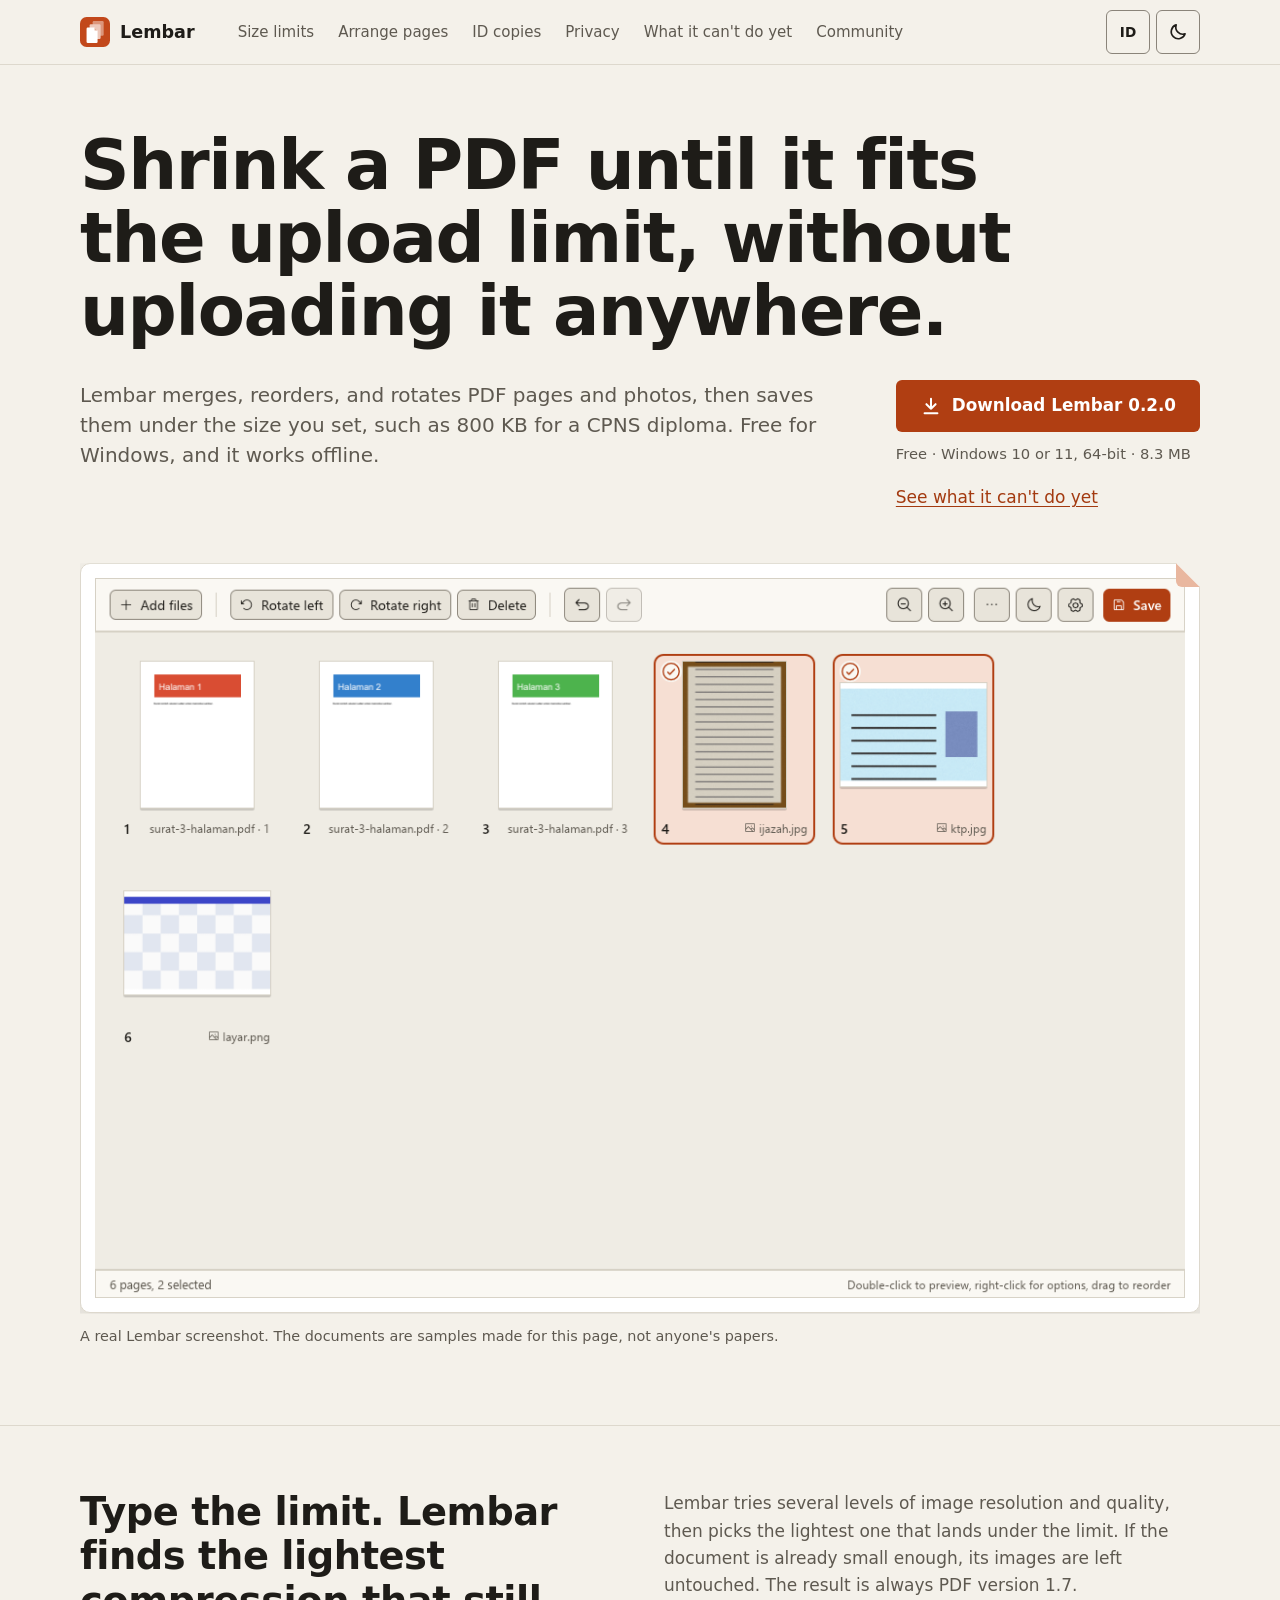
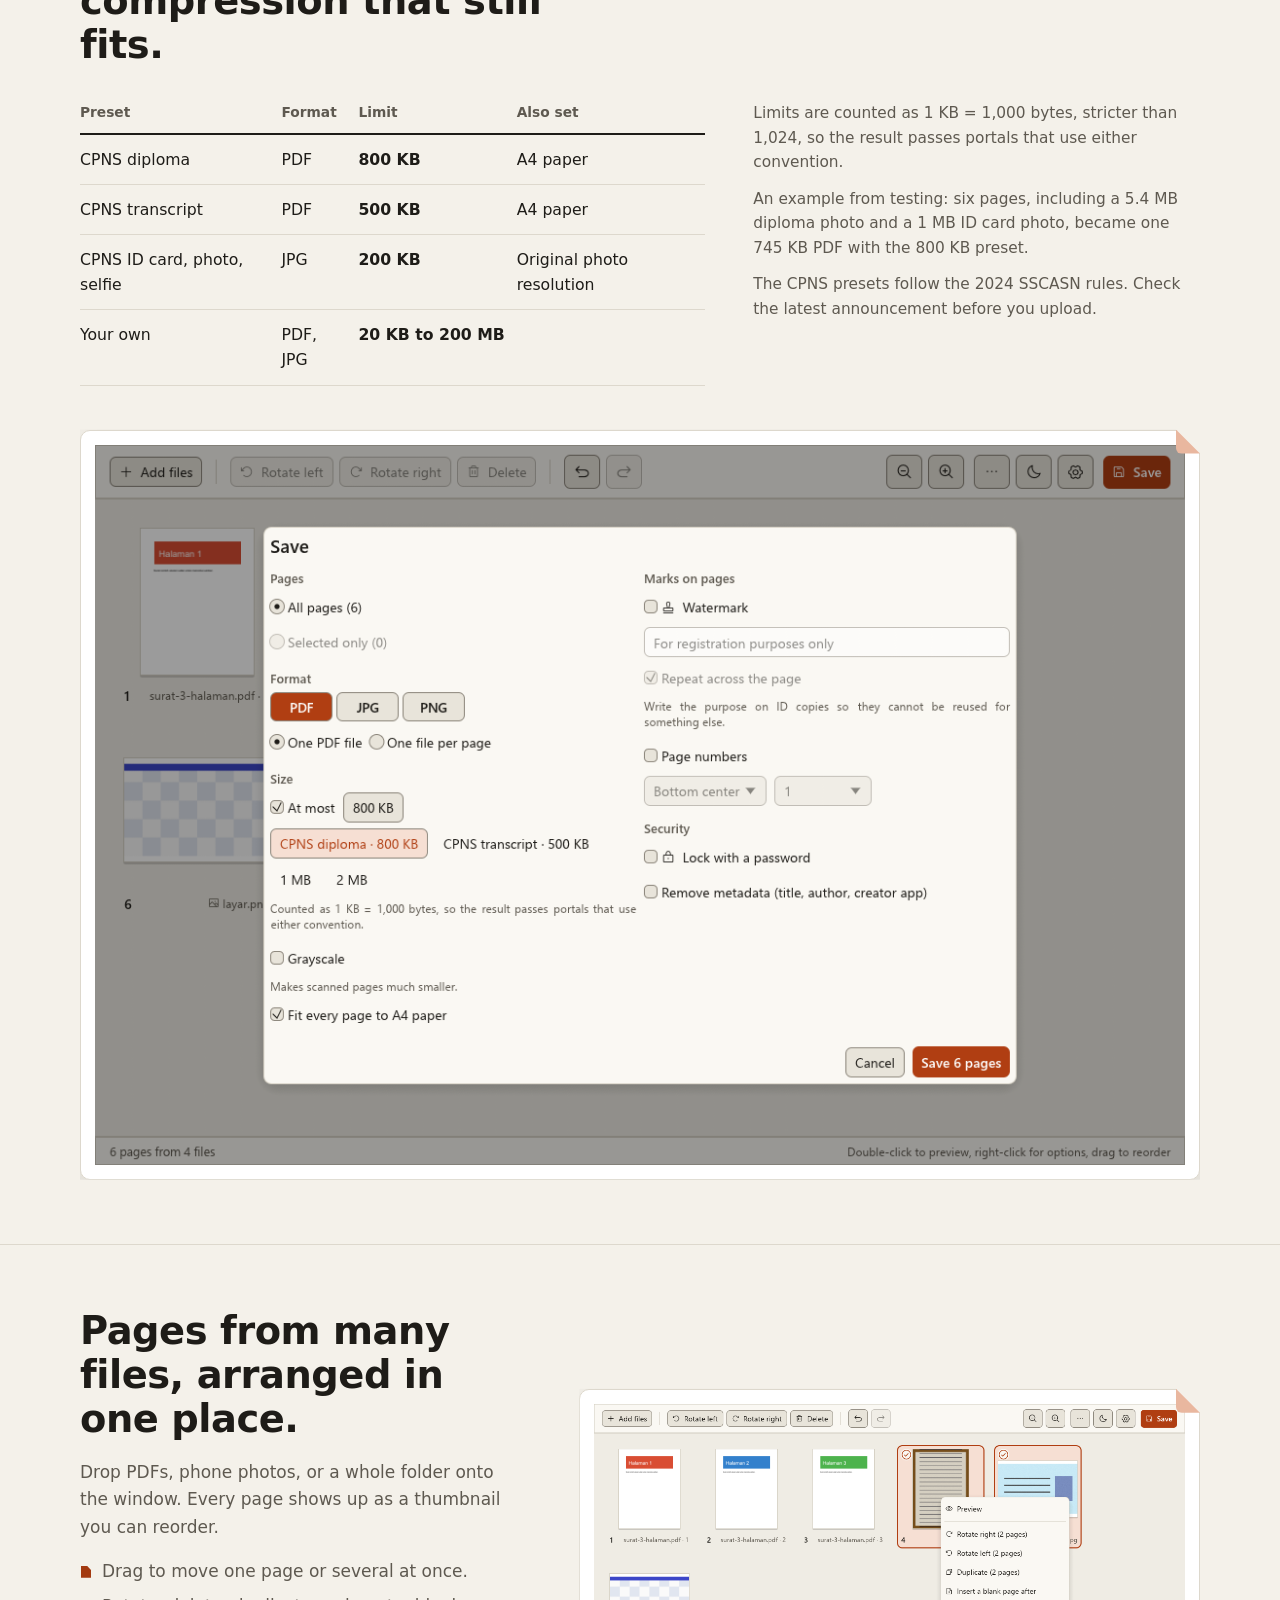
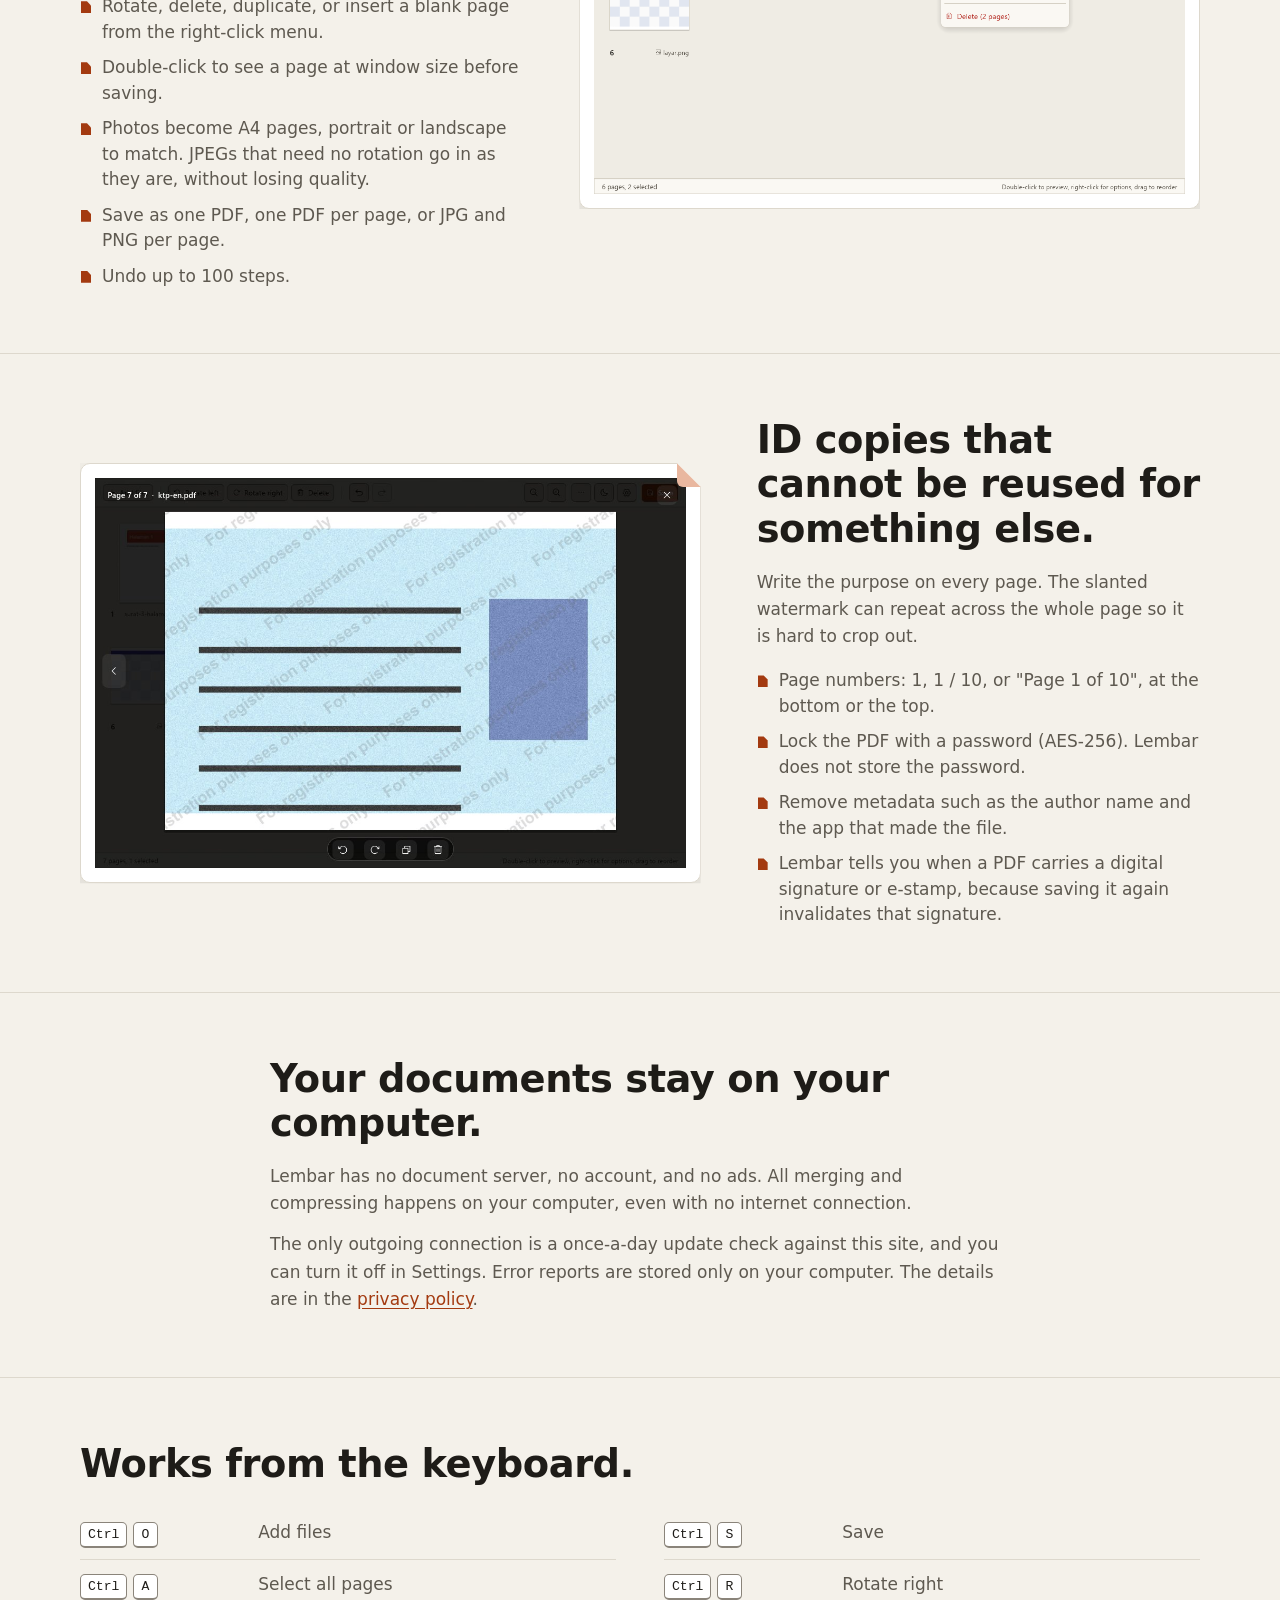
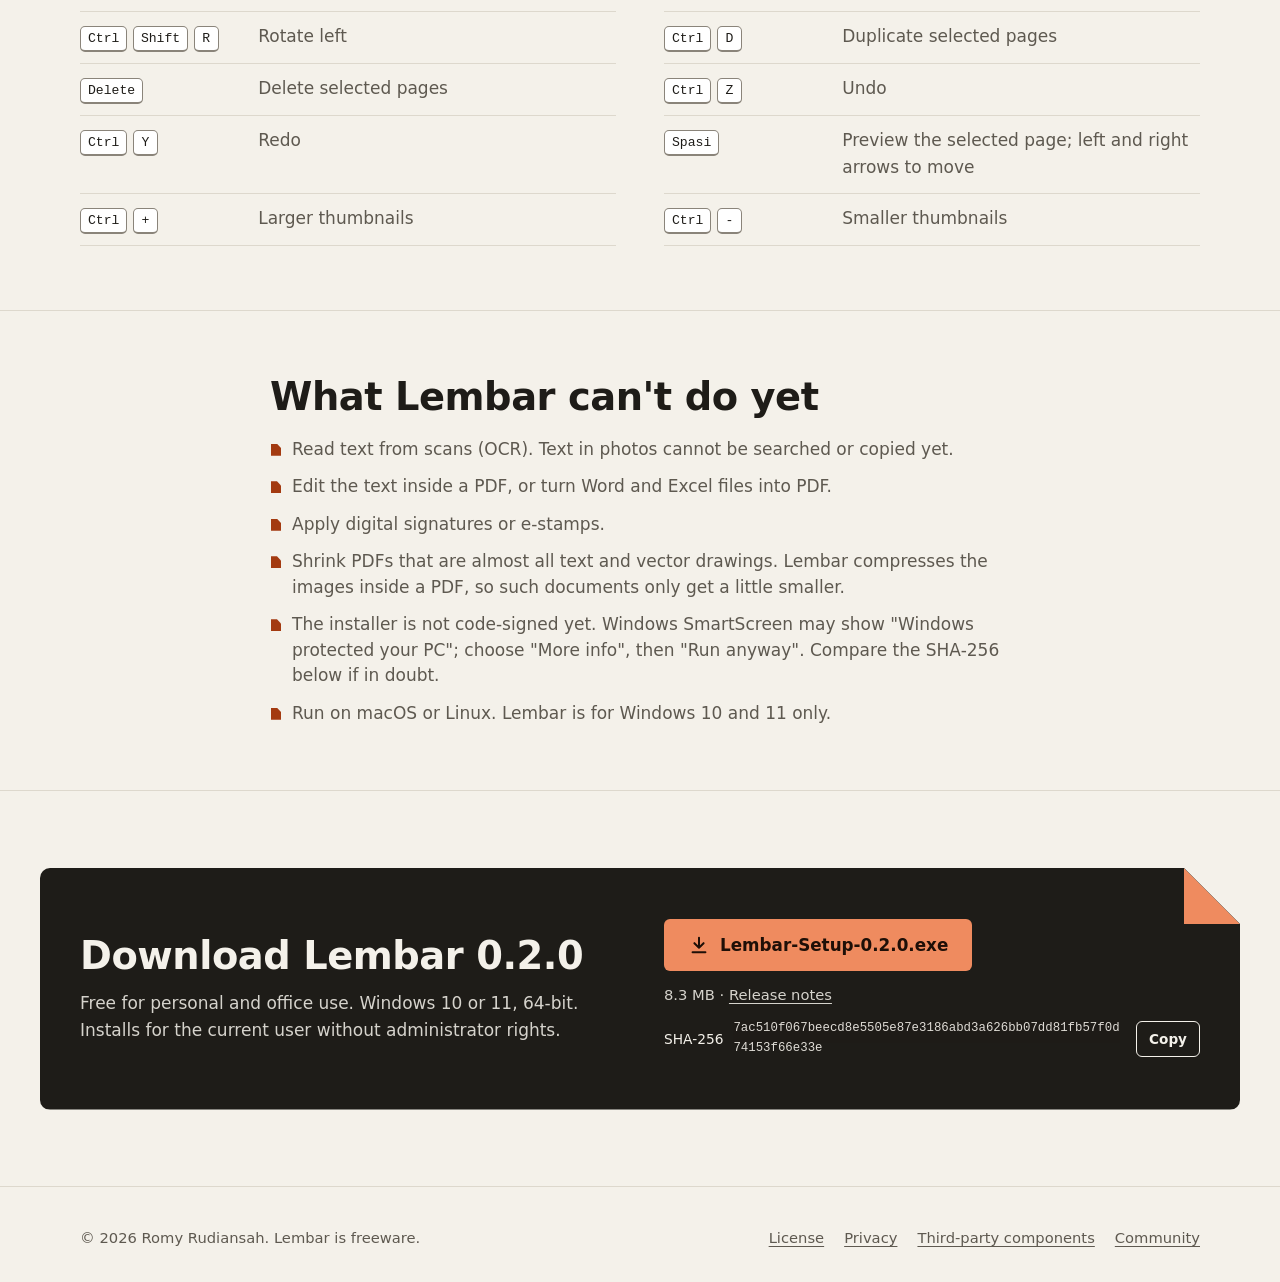
==== index.html @ 1c15072b "Situs Lembar 0.2.0 (dari f6b0cb5)" ====
<!doctype html>
<html lang="id" data-lang="id">
<head>
  <meta charset="utf-8">
  <meta name="viewport" content="width=device-width, initial-scale=1">
  <title>Lembar: kompres PDF ke ukuran target, tanpa unggah</title>
  <meta name="description" content="Lembar menggabung, mengurutkan, dan memutar halaman PDF dan foto, lalu menyimpannya di bawah ukuran yang Anda tentukan. Gratis untuk Windows, berjalan tanpa internet.">
  <meta property="og:title" content="Lembar: kompres PDF ke ukuran target, tanpa unggah">
  <meta property="og:description" content="Gabung, urutkan, dan kompres PDF sampai muat batas unggahan. Freeware untuk Windows.">
  <meta property="og:type" content="website">
  <meta property="og:url" content="https://romyrudiansah.github.io/lembar/">
  <meta property="og:image" content="https://romyrudiansah.github.io/lembar/img/main-en.png">
  <meta name="theme-color" content="#F4F1EA">
  <link rel="icon" href="img/logo.svg" type="image/svg+xml">
  <link rel="icon" href="favicon.ico" sizes="any">
  <link rel="stylesheet" href="style.css">
  <script>
    // Bahasa dan tema dipilih sebelum halaman digambar supaya tidak berkedip.
    (function () {
      var d = document.documentElement, l = null, t = null;
      try { l = localStorage.getItem("lembar-lang"); t = localStorage.getItem("lembar-theme"); } catch (e) {}
      if (l !== "id" && l !== "en") l = /^id\b/i.test(navigator.language || "") ? "id" : "en";
      d.dataset.lang = l;
      d.lang = l;
      if (t === "dark") d.dataset.theme = "dark";
    })();
  </script>
</head>
<body>
<a class="skip" href="#isi"><span data-l="id">Langsung ke isi</span><span data-l="en">Skip to content</span></a>

<header class="top">
  <div class="wrap top-row">
    <a class="brand" href="./"><img src="img/logo.svg" alt="" width="30" height="30">Lembar</a>
    <nav class="nav" id="menu" aria-label="Menu">
      <a href="#batas"><span data-l="id">Batas ukuran</span><span data-l="en">Size limits</span></a>
      <a href="#susun"><span data-l="id">Susun halaman</span><span data-l="en">Arrange pages</span></a>
      <a href="#salinan"><span data-l="id">Salinan KTP</span><span data-l="en">ID copies</span></a>
      <a href="#privasi"><span data-l="id">Privasi</span><span data-l="en">Privacy</span></a>
      <a href="#belum"><span data-l="id">Yang belum bisa</span><span data-l="en">What it can't do yet</span></a>
      <a href="https://github.com/romyrudiansah/lembar/discussions"><span data-l="id">Komunitas</span><span data-l="en">Community</span></a>
    </nav>
    <div class="tools">
      <button class="tool" type="button" data-switch-lang>
        <span data-l="id" aria-label="Switch to English">EN</span><span data-l="en" aria-label="Ganti ke Bahasa Indonesia">ID</span>
      </button>
      <button class="tool tool-icon" type="button" data-switch-theme aria-pressed="false">
        <span class="sr-only"><span data-l="id">Mode gelap</span><span data-l="en">Dark mode</span></span>
        <svg class="i-moon" viewBox="0 0 24 24" aria-hidden="true"><path d="M20.5 14.2A8.5 8.5 0 0 1 9.8 3.5a8.5 8.5 0 1 0 10.7 10.7z"/></svg>
        <svg class="i-sun" viewBox="0 0 24 24" aria-hidden="true"><circle cx="12" cy="12" r="4"/><path d="M12 2.5v2M12 19.5v2M2.5 12h2M19.5 12h2M5.3 5.3l1.4 1.4M17.3 17.3l1.4 1.4M5.3 18.7l1.4-1.4M17.3 6.7l1.4-1.4"/></svg>
      </button>
      <button class="tool menu-btn" type="button" aria-expanded="false" aria-controls="menu" data-menu>Menu</button>
    </div>
  </div>
</header>

<main id="isi">
  <section class="hero">
    <div class="wrap">
      <h1>
        <span data-l="id">Kompres PDF sampai muat batas unggahan, tanpa mengunggahnya ke mana pun.</span>
        <span data-l="en">Shrink a PDF until it fits the upload limit, without uploading it anywhere.</span>
      </h1>
      <div class="hero-row">
        <p class="lead">
          <span data-l="id">Lembar menggabung, mengurutkan, dan memutar halaman PDF dan foto, lalu menyimpannya di bawah ukuran yang Anda tentukan, misalnya 800 KB untuk ijazah CPNS. Gratis untuk Windows dan berjalan tanpa internet.</span>
          <span data-l="en">Lembar merges, reorders, and rotates PDF pages and photos, then saves them under the size you set, such as 800 KB for a CPNS diploma. Free for Windows, and it works offline.</span>
        </p>
        <div class="hero-cta">
          <a class="btn btn-primary" href="https://github.com/romyrudiansah/lembar/releases/download/v0.2.0/Lembar-Setup-0.2.0.exe">
            <svg viewBox="0 0 24 24" aria-hidden="true"><path d="M12 4v11M7 10l5 5 5-5M5 20h14"/></svg>
            <span data-l="id">Unduh Lembar 0.2.0</span><span data-l="en">Download Lembar 0.2.0</span>
          </a>
          <p class="meta"><span data-l="id">Gratis · Windows 10 atau 11, 64-bit · 8.3 MB</span><span data-l="en">Free · Windows 10 or 11, 64-bit · 8.3 MB</span></p>
          <a class="text-link" href="#belum"><span data-l="id">Lihat yang belum bisa</span><span data-l="en">See what it can't do yet</span></a>
        </div>
      </div>
      <figure class="shot shot-hero">
        <img data-l="id" src="img/main-id.png" width="1120" height="740" fetchpriority="high" alt="Jendela Lembar berisi enam halaman: surat tiga halaman, foto ijazah, foto KTP, dan tangkapan layar. Dua halaman terpilih. Di kanan atas ada tombol Simpan.">
        <img data-l="en" src="img/main-en.png" width="1120" height="740" alt="The Lembar window with six pages: a three-page letter, a photo of a diploma, a photo of an ID card, and a screenshot. Two pages are selected. The Save button is at the top right.">
        <figcaption><span data-l="id">Tangkapan layar Lembar sungguhan. Dokumennya contoh buatan sendiri, bukan dokumen orang.</span><span data-l="en">A real Lembar screenshot. The documents are samples made for this page, not anyone's papers.</span></figcaption>
      </figure>
    </div>
  </section>

  <section class="sec" id="batas">
    <div class="wrap">
      <div class="fold-head">
        <h2><span data-l="id">Tulis batasnya. Lembar mencari kompresi paling ringan yang masih muat.</span><span data-l="en">Type the limit. Lembar finds the lightest compression that still fits.</span></h2>
        <p><span data-l="id">Lembar mencoba beberapa tingkat resolusi dan mutu gambar, lalu memilih tingkat paling ringan yang hasilnya di bawah batas. Bila dokumen sudah cukup kecil, gambarnya tidak disentuh sama sekali. Hasil selalu PDF versi 1.7.</span><span data-l="en">Lembar tries several levels of image resolution and quality, then picks the lightest one that lands under the limit. If the document is already small enough, its images are left untouched. The result is always PDF version 1.7.</span></p>
      </div>
      <div class="limits">
        <table>
          <caption class="sr-only"><span data-l="id">Preset batas ukuran di Lembar</span><span data-l="en">Size presets in Lembar</span></caption>
          <thead>
            <tr><th scope="col"><span data-l="id">Preset</span><span data-l="en">Preset</span></th><th scope="col">Format</th><th scope="col"><span data-l="id">Batas</span><span data-l="en">Limit</span></th><th scope="col"><span data-l="id">Ikut diatur</span><span data-l="en">Also set</span></th></tr>
          </thead>
          <tbody>
            <tr><td><span data-l="id">Ijazah CPNS</span><span data-l="en">CPNS diploma</span></td><td>PDF</td><td>800 KB</td><td><span data-l="id">Kertas A4</span><span data-l="en">A4 paper</span></td></tr>
            <tr><td><span data-l="id">Transkrip CPNS</span><span data-l="en">CPNS transcript</span></td><td>PDF</td><td>500 KB</td><td><span data-l="id">Kertas A4</span><span data-l="en">A4 paper</span></td></tr>
            <tr><td><span data-l="id">KTP, pas foto, swafoto CPNS</span><span data-l="en">CPNS ID card, photo, selfie</span></td><td>JPG</td><td>200 KB</td><td><span data-l="id">Resolusi asli foto</span><span data-l="en">Original photo resolution</span></td></tr>
            <tr><td><span data-l="id">Bebas</span><span data-l="en">Your own</span></td><td>PDF, JPG</td><td><span data-l="id">20 KB sampai 200 MB</span><span data-l="en">20 KB to 200 MB</span></td><td>&nbsp;</td></tr>
          </tbody>
        </table>
        <div class="limits-notes">
          <p><span data-l="id">Batas dihitung 1 KB = 1.000 byte, lebih ketat daripada 1.024, jadi hasilnya lolos portal yang memakai hitungan mana pun.</span><span data-l="en">Limits are counted as 1 KB = 1,000 bytes, stricter than 1,024, so the result passes portals that use either convention.</span></p>
          <p><span data-l="id">Contoh dari pengujian: enam halaman, termasuk foto ijazah 5,4 MB dan foto KTP 1 MB, menjadi satu PDF 745 KB dengan preset 800 KB.</span><span data-l="en">An example from testing: six pages, including a 5.4 MB diploma photo and a 1 MB ID card photo, became one 745 KB PDF with the 800 KB preset.</span></p>
          <p><span data-l="id">Preset CPNS mengikuti ketentuan SSCASN 2024. Periksa pengumuman terbaru sebelum mengunggah.</span><span data-l="en">The CPNS presets follow the 2024 SSCASN rules. Check the latest announcement before you upload.</span></p>
        </div>
      </div>
      <figure class="shot shot-wide">
        <img data-l="id" src="img/save-id.png" width="1120" height="740" loading="lazy" alt="Dialog Simpan Lembar. Kolom kiri: pilihan halaman, format PDF, JPG, atau PNG, batas ukuran dengan preset Ijazah CPNS 800 KB dan Transkrip CPNS 500 KB, hitam-putih, dan kertas A4. Kolom kanan: watermark, nomor halaman, kata sandi, dan hapus metadata.">
        <img data-l="en" src="img/save-en.png" width="1120" height="740" loading="lazy" alt="The Lembar Save dialog. Left column: page choice, PDF, JPG, or PNG format, a size limit with CPNS diploma 800 KB and CPNS transcript 500 KB presets, grayscale, and A4 paper. Right column: watermark, page numbers, password, and metadata removal.">
      </figure>
    </div>
  </section>

  <section class="sec" id="susun">
    <div class="wrap split">
      <div class="split-text">
        <h2><span data-l="id">Halaman dari banyak file, disusun di satu tempat.</span><span data-l="en">Pages from many files, arranged in one place.</span></h2>
        <p><span data-l="id">Seret PDF, foto dari ponsel, atau satu folder sekaligus ke jendela. Setiap halaman muncul sebagai gambar kecil yang bisa diurutkan.</span><span data-l="en">Drop PDFs, phone photos, or a whole folder onto the window. Every page shows up as a thumbnail you can reorder.</span></p>
        <ul>
          <li><span data-l="id">Seret untuk memindah satu atau beberapa halaman sekaligus.</span><span data-l="en">Drag to move one page or several at once.</span></li>
          <li><span data-l="id">Putar, hapus, duplikat, atau sisipkan halaman kosong dari menu klik kanan.</span><span data-l="en">Rotate, delete, duplicate, or insert a blank page from the right-click menu.</span></li>
          <li><span data-l="id">Klik dua kali untuk melihat halaman sebesar jendela sebelum disimpan.</span><span data-l="en">Double-click to see a page at window size before saving.</span></li>
          <li><span data-l="id">Foto menjadi halaman A4, tegak atau mendatar mengikuti fotonya. JPEG yang tidak perlu diputar masuk apa adanya, tanpa turun mutu.</span><span data-l="en">Photos become A4 pages, portrait or landscape to match. JPEGs that need no rotation go in as they are, without losing quality.</span></li>
          <li><span data-l="id">Simpan sebagai satu PDF, satu PDF per halaman, atau JPG dan PNG per halaman.</span><span data-l="en">Save as one PDF, one PDF per page, or JPG and PNG per page.</span></li>
          <li><span data-l="id">Urungkan sampai 100 langkah.</span><span data-l="en">Undo up to 100 steps.</span></li>
        </ul>
      </div>
      <figure class="shot">
        <img data-l="id" src="img/arrange-id.png" width="1120" height="740" loading="lazy" alt="Grid halaman Lembar dengan menu klik kanan terbuka: Pratinjau, Putar kanan, Putar kiri, Duplikat, Sisipkan halaman kosong setelahnya, dan Hapus.">
        <img data-l="en" src="img/arrange-en.png" width="1120" height="740" loading="lazy" alt="The Lembar page grid with the right-click menu open: Preview, Rotate right, Rotate left, Duplicate, Insert a blank page after, and Delete.">
      </figure>
    </div>
  </section>

  <section class="sec" id="salinan">
    <div class="wrap split split-flip">
      <figure class="shot">
        <img data-l="id" src="img/watermark-id.jpg" width="1120" height="740" loading="lazy" alt="Pratinjau satu halaman di Lembar dengan watermark miring 'Hanya untuk keperluan pendaftaran' yang diulang di seluruh halaman.">
        <img data-l="en" src="img/watermark-en.jpg" width="1120" height="740" loading="lazy" alt="A single-page preview in Lembar with a slanted 'For registration purposes only' watermark repeated across the page.">
      </figure>
      <div class="split-text">
        <h2><span data-l="id">Salinan KTP yang tidak bisa dipakai untuk keperluan lain.</span><span data-l="en">ID copies that cannot be reused for something else.</span></h2>
        <p><span data-l="id">Tulis tujuannya di setiap halaman. Watermark miring bisa diulang di seluruh halaman supaya sulit dipotong.</span><span data-l="en">Write the purpose on every page. The slanted watermark can repeat across the whole page so it is hard to crop out.</span></p>
        <ul>
          <li><span data-l="id">Nomor halaman: 1, 1 / 10, atau "Halaman 1 dari 10", di bawah atau di atas.</span><span data-l="en">Page numbers: 1, 1 / 10, or "Page 1 of 10", at the bottom or the top.</span></li>
          <li><span data-l="id">Kunci PDF dengan kata sandi (AES-256). Lembar tidak menyimpan kata sandinya.</span><span data-l="en">Lock the PDF with a password (AES-256). Lembar does not store the password.</span></li>
          <li><span data-l="id">Hapus metadata seperti nama penulis dan aplikasi pembuat.</span><span data-l="en">Remove metadata such as the author name and the app that made the file.</span></li>
          <li><span data-l="id">Lembar memberi tahu bila sebuah PDF bertanda tangan digital atau e-meterai, karena menyimpannya ulang membatalkan tanda tangan itu.</span><span data-l="en">Lembar tells you when a PDF carries a digital signature or e-stamp, because saving it again invalidates that signature.</span></li>
        </ul>
      </div>
    </div>
  </section>

  <section class="sec" id="privasi">
    <div class="wrap narrow">
      <h2><span data-l="id">Dokumen Anda tetap di komputer Anda.</span><span data-l="en">Your documents stay on your computer.</span></h2>
      <p><span data-l="id">Lembar tidak punya server dokumen, akun, atau iklan. Semua penggabungan dan kompresi terjadi di komputer Anda, juga saat tidak ada internet.</span><span data-l="en">Lembar has no document server, no account, and no ads. All merging and compressing happens on your computer, even with no internet connection.</span></p>
      <p><span data-l="id">Satu-satunya sambungan keluar adalah pemeriksaan pembaruan sekali sehari ke situs ini, dan bisa dimatikan di Pengaturan. Laporan galat hanya disimpan di komputer Anda. Rinciannya ada di <a href="privacy.html">kebijakan privasi</a>.</span><span data-l="en">The only outgoing connection is a once-a-day update check against this site, and you can turn it off in Settings. Error reports are stored only on your computer. The details are in the <a href="privacy.html">privacy policy</a>.</span></p>
    </div>
  </section>

  <section class="sec" id="keyboard">
    <div class="wrap">
      <h2><span data-l="id">Bisa dipakai dengan keyboard.</span><span data-l="en">Works from the keyboard.</span></h2>
      <dl class="keys">
        <div><dt><kbd>Ctrl</kbd> <kbd>O</kbd></dt><dd><span data-l="id">Tambah file</span><span data-l="en">Add files</span></dd></div>
        <div><dt><kbd>Ctrl</kbd> <kbd>S</kbd></dt><dd><span data-l="id">Simpan</span><span data-l="en">Save</span></dd></div>
        <div><dt><kbd>Ctrl</kbd> <kbd>A</kbd></dt><dd><span data-l="id">Pilih semua halaman</span><span data-l="en">Select all pages</span></dd></div>
        <div><dt><kbd>Ctrl</kbd> <kbd>R</kbd></dt><dd><span data-l="id">Putar kanan</span><span data-l="en">Rotate right</span></dd></div>
        <div><dt><kbd>Ctrl</kbd> <kbd>Shift</kbd> <kbd>R</kbd></dt><dd><span data-l="id">Putar kiri</span><span data-l="en">Rotate left</span></dd></div>
        <div><dt><kbd>Ctrl</kbd> <kbd>D</kbd></dt><dd><span data-l="id">Duplikat halaman terpilih</span><span data-l="en">Duplicate selected pages</span></dd></div>
        <div><dt><kbd>Delete</kbd></dt><dd><span data-l="id">Hapus halaman terpilih</span><span data-l="en">Delete selected pages</span></dd></div>
        <div><dt><kbd>Ctrl</kbd> <kbd>Z</kbd></dt><dd><span data-l="id">Urungkan</span><span data-l="en">Undo</span></dd></div>
        <div><dt><kbd>Ctrl</kbd> <kbd>Y</kbd></dt><dd><span data-l="id">Ulangi</span><span data-l="en">Redo</span></dd></div>
        <div><dt><kbd>Spasi</kbd></dt><dd><span data-l="id">Pratinjau halaman terpilih; panah kiri dan kanan untuk berpindah</span><span data-l="en">Preview the selected page; left and right arrows to move</span></dd></div>
        <div><dt><kbd>Ctrl</kbd> <kbd>+</kbd></dt><dd><span data-l="id">Perbesar gambar halaman</span><span data-l="en">Larger thumbnails</span></dd></div>
        <div><dt><kbd>Ctrl</kbd> <kbd>-</kbd></dt><dd><span data-l="id">Perkecil gambar halaman</span><span data-l="en">Smaller thumbnails</span></dd></div>
      </dl>
    </div>
  </section>

  <section class="sec" id="belum">
    <div class="wrap narrow">
      <h2><span data-l="id">Yang belum bisa dilakukan Lembar</span><span data-l="en">What Lembar can't do yet</span></h2>
      <ul class="gaps">
        <li><span data-l="id">Membaca teks dari hasil pindai (OCR). Teks di foto belum bisa dicari atau disalin.</span><span data-l="en">Read text from scans (OCR). Text in photos cannot be searched or copied yet.</span></li>
        <li><span data-l="id">Mengedit tulisan di dalam PDF, atau mengubah Word dan Excel menjadi PDF.</span><span data-l="en">Edit the text inside a PDF, or turn Word and Excel files into PDF.</span></li>
        <li><span data-l="id">Membubuhkan tanda tangan digital atau e-meterai.</span><span data-l="en">Apply digital signatures or e-stamps.</span></li>
        <li><span data-l="id">Mengecilkan PDF yang isinya hampir semua teks dan gambar vektor. Lembar mengompres gambar di dalam PDF, jadi dokumen seperti itu hanya mengecil sedikit.</span><span data-l="en">Shrink PDFs that are almost all text and vector drawings. Lembar compresses the images inside a PDF, so such documents only get a little smaller.</span></li>
        <li><span data-l="id">Installer belum bertanda tangan kode. Windows SmartScreen bisa menampilkan "Windows protected your PC"; pilih "More info", lalu "Run anyway". Bandingkan SHA-256 di bawah bila ragu.</span><span data-l="en">The installer is not code-signed yet. Windows SmartScreen may show "Windows protected your PC"; choose "More info", then "Run anyway". Compare the SHA-256 below if in doubt.</span></li>
        <li><span data-l="id">Berjalan di macOS atau Linux. Lembar hanya untuk Windows 10 dan 11.</span><span data-l="en">Run on macOS or Linux. Lembar is for Windows 10 and 11 only.</span></li>
      </ul>
    </div>
  </section>

  <section class="get" id="unduh">
    <div class="wrap get-sheet">
      <div>
        <h2><span data-l="id">Unduh Lembar 0.2.0</span><span data-l="en">Download Lembar 0.2.0</span></h2>
        <p><span data-l="id">Gratis untuk pemakaian pribadi maupun kantor. Windows 10 atau 11, 64-bit. Dipasang untuk pengguna ini tanpa hak administrator.</span><span data-l="en">Free for personal and office use. Windows 10 or 11, 64-bit. Installs for the current user without administrator rights.</span></p>
      </div>
      <div class="get-cta">
        <a class="btn btn-ink" href="https://github.com/romyrudiansah/lembar/releases/download/v0.2.0/Lembar-Setup-0.2.0.exe">
          <svg viewBox="0 0 24 24" aria-hidden="true"><path d="M12 4v11M7 10l5 5 5-5M5 20h14"/></svg>
          <span>Lembar-Setup-0.2.0.exe</span>
        </a>
        <p class="meta-ink">8.3 MB · <a href="https://github.com/romyrudiansah/lembar/releases"><span data-l="id">Catatan rilis</span><span data-l="en">Release notes</span></a></p>
        <div class="sha">
          <span>SHA-256</span>
          <code id="sha">7ac510f067beecd8e5505e87e3186abd3a626bb07dd81fb57f0d74153f66e33e</code>
          <button type="button" class="copy" data-copy="sha"><span data-l="id">Salin</span><span data-l="en">Copy</span></button>
        </div>
      </div>
    </div>
  </section>
</main>

<footer class="foot">
  <div class="wrap foot-row">
    <p>© 2026 Romy Rudiansah. <span data-l="id">Lembar adalah freeware.</span><span data-l="en">Lembar is freeware.</span></p>
    <nav aria-label="Footer">
      <a href="LICENSE.txt"><span data-l="id">Lisensi</span><span data-l="en">License</span></a>
      <a href="privacy.html"><span data-l="id">Privasi</span><span data-l="en">Privacy</span></a>
      <a href="THIRD-PARTY-NOTICES.txt"><span data-l="id">Komponen pihak ketiga</span><span data-l="en">Third-party components</span></a>
      <a href="https://github.com/romyrudiansah/lembar/discussions"><span data-l="id">Komunitas</span><span data-l="en">Community</span></a>
    </nav>
  </div>
</footer>
<script src="site.js"></script>
</body>
</html>
---- style.css ----
/* Situs Lembar. Alasan tiap pilihan ada di site/DESIGN.md. */
:root {
  --bg: #F4F1EA;
  --panel: #FFFFFF;
  --ink: #1E1C18;
  --dim: #5E5950;
  --line: #DDD8CD;
  --edge: #8A847A;
  --accent: #B03E12;
  --on-accent: #FFFFFF;
  --link: #A33A10;
  --fold: #E9B79F;
  --sheet: #1E1C18;
  --on-sheet: #F4F1EA;
  /* Tombol di lembar unduh memakai aksen tema sebaliknya supaya tepinya kontras 3:1 dengan lembar. */
  --sheet-btn: #EF8B5F;
  --on-sheet-btn: #1E0F07;
  --shadow: 0 14px 40px rgba(30, 28, 24, .16);
  --gutter: clamp(16px, 4vw, 40px);
  color-scheme: light;
}
:root[data-theme="dark"] {
  --bg: #12110F;
  --panel: #1C1B18;
  --ink: #F0EDE6;
  --dim: #A8A298;
  --line: #33302B;
  --edge: #7A746B;
  --accent: #EF8B5F;
  --on-accent: #1E0F07;
  --link: #F09A72;
  --fold: #7A3A1F;
  --sheet: #F0EDE6;
  --on-sheet: #1E1C18;
  --sheet-btn: #B03E12;
  --on-sheet-btn: #FFFFFF;
  --shadow: 0 14px 40px rgba(0, 0, 0, .5);
  color-scheme: dark;
}

*, *::before, *::after { box-sizing: border-box; }
html { -webkit-text-size-adjust: 100%; scroll-behavior: smooth; }
body {
  margin: 0;
  background: var(--bg);
  color: var(--ink);
  font: 17px/1.6 "Segoe UI Variable Text", "Segoe UI", system-ui, sans-serif;
}
img, svg { display: block; max-width: 100%; }
img { height: auto; }
h1, h2, h3 { font-family: "Segoe UI Variable Display", "Segoe UI", system-ui, sans-serif; margin: 0; font-weight: 600; }
h1 { font-size: clamp(2.1rem, 1.2rem + 4vw, 4.3rem); line-height: 1.06; letter-spacing: -.02em; max-width: 20ch; }
h2 { font-size: clamp(1.6rem, 1.2rem + 1.5vw, 2.4rem); line-height: 1.15; letter-spacing: -.012em; }
p { margin: 0; }
ul { margin: 0; padding: 0; list-style: none; }
a { color: var(--link); text-underline-offset: 3px; }
a:hover { text-decoration-thickness: 2px; }
:focus-visible { outline: 3px solid var(--link); outline-offset: 2px; border-radius: 4px; }
code, kbd { font-family: "Cascadia Mono", Consolas, monospace; font-size: .9em; }

html[data-lang="id"] [data-l="en"], html[data-lang="en"] [data-l="id"] { display: none !important; }

.wrap { width: min(1200px, 100%); margin-inline: auto; padding-inline: var(--gutter); }
.narrow { max-width: 820px; }
.sr-only { position: absolute; width: 1px; height: 1px; overflow: hidden; clip-path: inset(50%); white-space: nowrap; }
.skip { position: absolute; left: 12px; top: -60px; padding: 10px 14px; background: var(--accent); color: var(--on-accent); border-radius: 6px; z-index: 5; }
.skip:focus { top: 12px; }

/* Kepala halaman */
.top { border-bottom: 1px solid var(--line); }
.top-row { display: flex; align-items: center; gap: 20px; min-height: 64px; }
.brand { display: inline-flex; align-items: center; gap: 10px; min-height: 44px; font: 600 1.1rem "Segoe UI Variable Display", "Segoe UI", system-ui, sans-serif; color: var(--ink); text-decoration: none; }
.nav { display: flex; gap: 2px; margin-left: 12px; }
.nav a { display: inline-flex; align-items: center; min-height: 44px; padding: 0 11px; border-radius: 6px; color: var(--dim); font-size: .94rem; text-decoration: none; white-space: nowrap; }
.nav a:hover { color: var(--ink); background: var(--panel); }
.tools { display: flex; gap: 6px; margin-left: auto; }
.tool { display: inline-grid; place-items: center; min-width: 44px; height: 44px; padding: 0 10px; border: 1px solid var(--edge); border-radius: 6px; background: transparent; color: var(--ink); font: 600 .85rem "Segoe UI", system-ui, sans-serif; cursor: pointer; }
.tool:hover { background: var(--panel); }
.tool svg { width: 20px; height: 20px; fill: none; stroke: currentColor; stroke-width: 2; stroke-linecap: round; stroke-linejoin: round; }
.i-sun { display: none; }
:root[data-theme="dark"] .i-sun { display: block; }
:root[data-theme="dark"] .i-moon { display: none; }
.menu-btn { display: none; }

/* Pembuka */
.hero { padding-block: clamp(36px, 5vw, 72px) clamp(40px, 6vw, 80px); }
.hero-row { display: grid; grid-template-columns: minmax(0, 1fr) auto; gap: 24px 56px; align-items: start; margin-top: clamp(20px, 3vw, 32px); }
.lead { max-width: 58ch; color: var(--dim); font-size: clamp(1.05rem, 1rem + .35vw, 1.25rem); line-height: 1.5; }
.hero-cta { display: grid; justify-items: start; gap: 10px; }
.meta { color: var(--dim); font-size: .92rem; }
.btn { display: inline-flex; align-items: center; justify-content: center; gap: 10px; min-height: 52px; padding: 0 24px; border-radius: 6px; font-weight: 600; font-size: 1.05rem; text-decoration: none; transition: filter .12s ease; }
.btn svg { width: 22px; height: 22px; fill: none; stroke: currentColor; stroke-width: 2.2; stroke-linecap: round; stroke-linejoin: round; }
.btn-primary { background: var(--accent); color: var(--on-accent); }
.btn-primary:hover { filter: brightness(1.1); }
.btn-ink { background: var(--sheet-btn); color: var(--on-sheet-btn); }
.btn-ink:hover { filter: brightness(1.1); }
.text-link { display: inline-flex; align-items: center; min-height: 44px; }

/* Motif: sudut terlipat dari logo. Tangkapan layar duduk di atas lembar kertas tipis yang sudut kanan atasnya
   terlipat. Lipatan (24 px) lebih kecil dari tepi kertas (14 px) ditambah jaraknya, jadi isi gambar tidak
   pernah terpotong. */
.shot { margin: 0; position: relative; }
.shot img {
  width: 100%;
  padding: 14px;
  background: var(--panel);
  border-radius: 10px;
  border: 1px solid var(--line);
  box-shadow: var(--shadow);
  clip-path: polygon(0 0, calc(100% - 24px) 0, 100% 24px, 100% 100%, 0 100%);
}
.shot::after {
  content: "";
  position: absolute;
  top: 0;
  right: 0;
  width: 24px;
  height: 24px;
  background: var(--fold);
  clip-path: polygon(0 0, 0 100%, 100% 100%);
  border-bottom-left-radius: 6px;
}
.shot figcaption { margin-top: 12px; color: var(--dim); font-size: .9rem; }
.shot-hero { margin-top: clamp(28px, 4vw, 44px); }
.shot-wide { margin-top: clamp(28px, 4vw, 44px); }

.sec { padding-block: clamp(36px, 5vw, 72px); border-top: 1px solid var(--line); }
.sec p + p { margin-top: 14px; }
.sec > .wrap > h2, .narrow > h2 { margin-bottom: 18px; }
.narrow p { color: var(--dim); }

.fold-head { display: grid; grid-template-columns: minmax(0, 6fr) minmax(0, 6fr); gap: 16px 48px; align-items: start; margin-bottom: clamp(24px, 3vw, 34px); }
.fold-head p { color: var(--dim); }

.limits { display: grid; grid-template-columns: minmax(0, 7fr) minmax(0, 5fr); gap: 24px 48px; align-items: start; }
.limits table { width: 100%; border-collapse: collapse; font-size: .98rem; }
.limits th { text-align: left; font-weight: 600; color: var(--dim); font-size: .86rem; padding: 0 12px 10px 0; border-bottom: 2px solid var(--ink); }
.limits td { padding: 12px 12px 12px 0; border-bottom: 1px solid var(--line); vertical-align: top; }
.limits td:nth-child(3) { font-weight: 600; white-space: nowrap; }
.limits-notes { display: grid; gap: 12px; color: var(--dim); font-size: .96rem; }
.limits-notes p + p { margin-top: 0; }

.split { display: grid; grid-template-columns: minmax(0, 5fr) minmax(0, 7fr); gap: 32px 56px; align-items: center; }
.split-flip { grid-template-columns: minmax(0, 7fr) minmax(0, 5fr); }
.split-text h2 { margin-bottom: 18px; }
.split-text p { color: var(--dim); }
.split-text ul { margin-top: 18px; display: grid; gap: 10px; }
.split-text li, .gaps li { position: relative; padding-left: 22px; color: var(--dim); line-height: 1.5; }
.split-text li::before, .gaps li::before {
  content: "";
  position: absolute;
  left: 1px;
  top: .42em;
  width: 10px;
  height: 12px;
  background: var(--link);
  clip-path: polygon(0 0, 60% 0, 100% 34%, 100% 100%, 0 100%);
}
.gaps { display: grid; gap: 12px; }

.keys { display: grid; grid-template-columns: repeat(2, minmax(0, 1fr)); gap: 0 48px; margin: 22px 0 0; }
.keys div { display: grid; grid-template-columns: minmax(0, 15ch) minmax(0, 1fr); gap: 16px; padding: 11px 0; border-bottom: 1px solid var(--line); }
.keys dt { white-space: nowrap; }
.keys dd { margin: 0; color: var(--dim); }
kbd { display: inline-block; min-width: 1.9em; padding: 1px 7px; border: 1px solid var(--edge); border-bottom-width: 2px; border-radius: 5px; background: var(--panel); color: var(--ink); text-align: center; font-size: .82rem; }

/* Unduh: satu lembar besar dengan sudut terlipat, satu-satunya blok warna besar di halaman. */
.get { padding-block: clamp(40px, 6vw, 80px); border-top: 1px solid var(--line); }
.get-sheet {
  position: relative;
  display: grid;
  grid-template-columns: minmax(0, 6fr) minmax(0, 6fr);
  gap: 24px 48px;
  align-items: center;
  padding-block: clamp(30px, 4vw, 52px);
  background: var(--sheet);
  color: var(--on-sheet);
  border-radius: 10px;
  clip-path: polygon(0 0, calc(100% - 56px) 0, 100% 56px, 100% 100%, 0 100%);
}
.get-sheet::after {
  content: "";
  position: absolute;
  top: 0;
  right: 0;
  width: 56px;
  height: 56px;
  background: var(--sheet-btn);
  clip-path: polygon(0 0, 0 100%, 100% 100%);
}
.get-sheet h2 { margin-bottom: 12px; }
.get-sheet p { color: inherit; opacity: .86; }
.get-cta { display: grid; gap: 12px; justify-items: start; }
.meta-ink { font-size: .92rem; opacity: .86; }
.meta-ink a, .get-sheet a:not(.btn) { color: inherit; }
.sha { display: grid; grid-template-columns: auto minmax(0, 1fr) auto; gap: 10px; align-items: center; width: 100%; font-size: .86rem; }
.sha code { overflow-wrap: anywhere; opacity: .9; }
.copy { min-height: 36px; padding: 0 12px; border: 1px solid currentColor; border-radius: 6px; background: transparent; color: inherit; font: 600 .85rem "Segoe UI", system-ui, sans-serif; cursor: pointer; }
.copy:hover { background: rgba(127, 127, 127, .18); }

.foot { border-top: 1px solid var(--line); padding-block: 28px; color: var(--dim); font-size: .92rem; }
.foot-row { display: flex; flex-wrap: wrap; gap: 12px 28px; align-items: center; justify-content: space-between; }
.foot nav { display: flex; flex-wrap: wrap; gap: 4px 20px; }
.foot a { color: var(--dim); display: inline-flex; align-items: center; min-height: 44px; }

/* Halaman privasi */
.doc { padding-block: clamp(36px, 5vw, 64px); }
.doc h1 { font-size: clamp(1.9rem, 1.4rem + 2vw, 2.8rem); margin-bottom: 18px; }
.doc h2 { font-size: 1.3rem; margin: 30px 0 10px; }
.doc p, .doc li { color: var(--dim); max-width: 70ch; }
.doc ul { list-style: disc; padding-left: 22px; display: grid; gap: 6px; }

@media (max-width: 980px) {
  .nav { display: none; position: absolute; top: 64px; left: 0; right: 0; z-index: 4; flex-direction: column; gap: 0; margin: 0; padding: 8px var(--gutter) 14px; background: var(--bg); border-bottom: 1px solid var(--line); }
  .nav.open { display: flex; }
  .top { position: relative; }
  .menu-btn { display: inline-grid; }
  .hero-row, .fold-head, .limits, .split, .split-flip, .get-sheet { grid-template-columns: minmax(0, 1fr); }
  .split-flip .shot { order: 2; }
  .keys { grid-template-columns: minmax(0, 1fr); }
}
@media (max-width: 560px) {
  .keys div { grid-template-columns: minmax(0, 1fr); gap: 4px; }
  .limits th:nth-child(4), .limits td:nth-child(4) { display: none; }
  .shot img { padding: 8px; clip-path: polygon(0 0, calc(100% - 14px) 0, 100% 14px, 100% 100%, 0 100%); }
  .shot::after { width: 14px; height: 14px; }
  .get-sheet { clip-path: polygon(0 0, calc(100% - 36px) 0, 100% 36px, 100% 100%, 0 100%); }
  .get-sheet::after { width: 36px; height: 36px; }
}
@media (prefers-reduced-motion: reduce) {
  html { scroll-behavior: auto; }
  .btn { transition: none; }
}
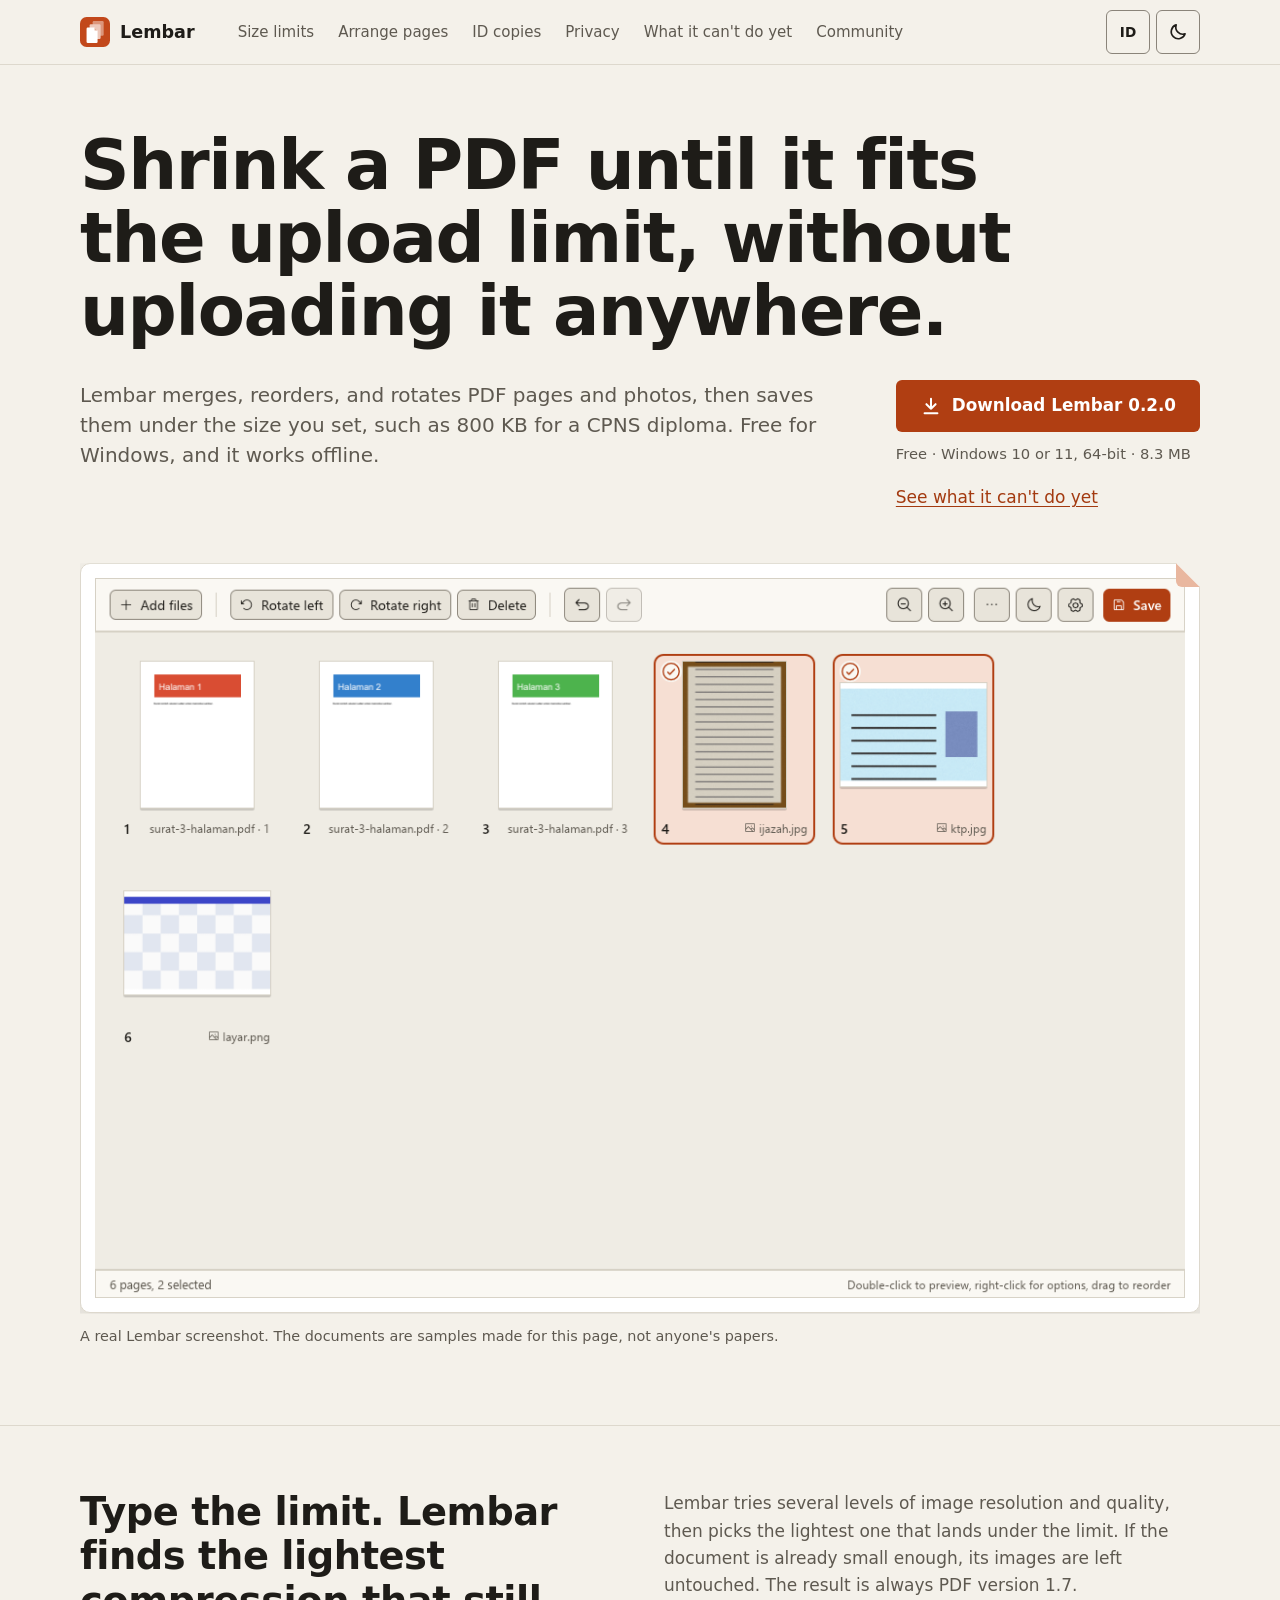
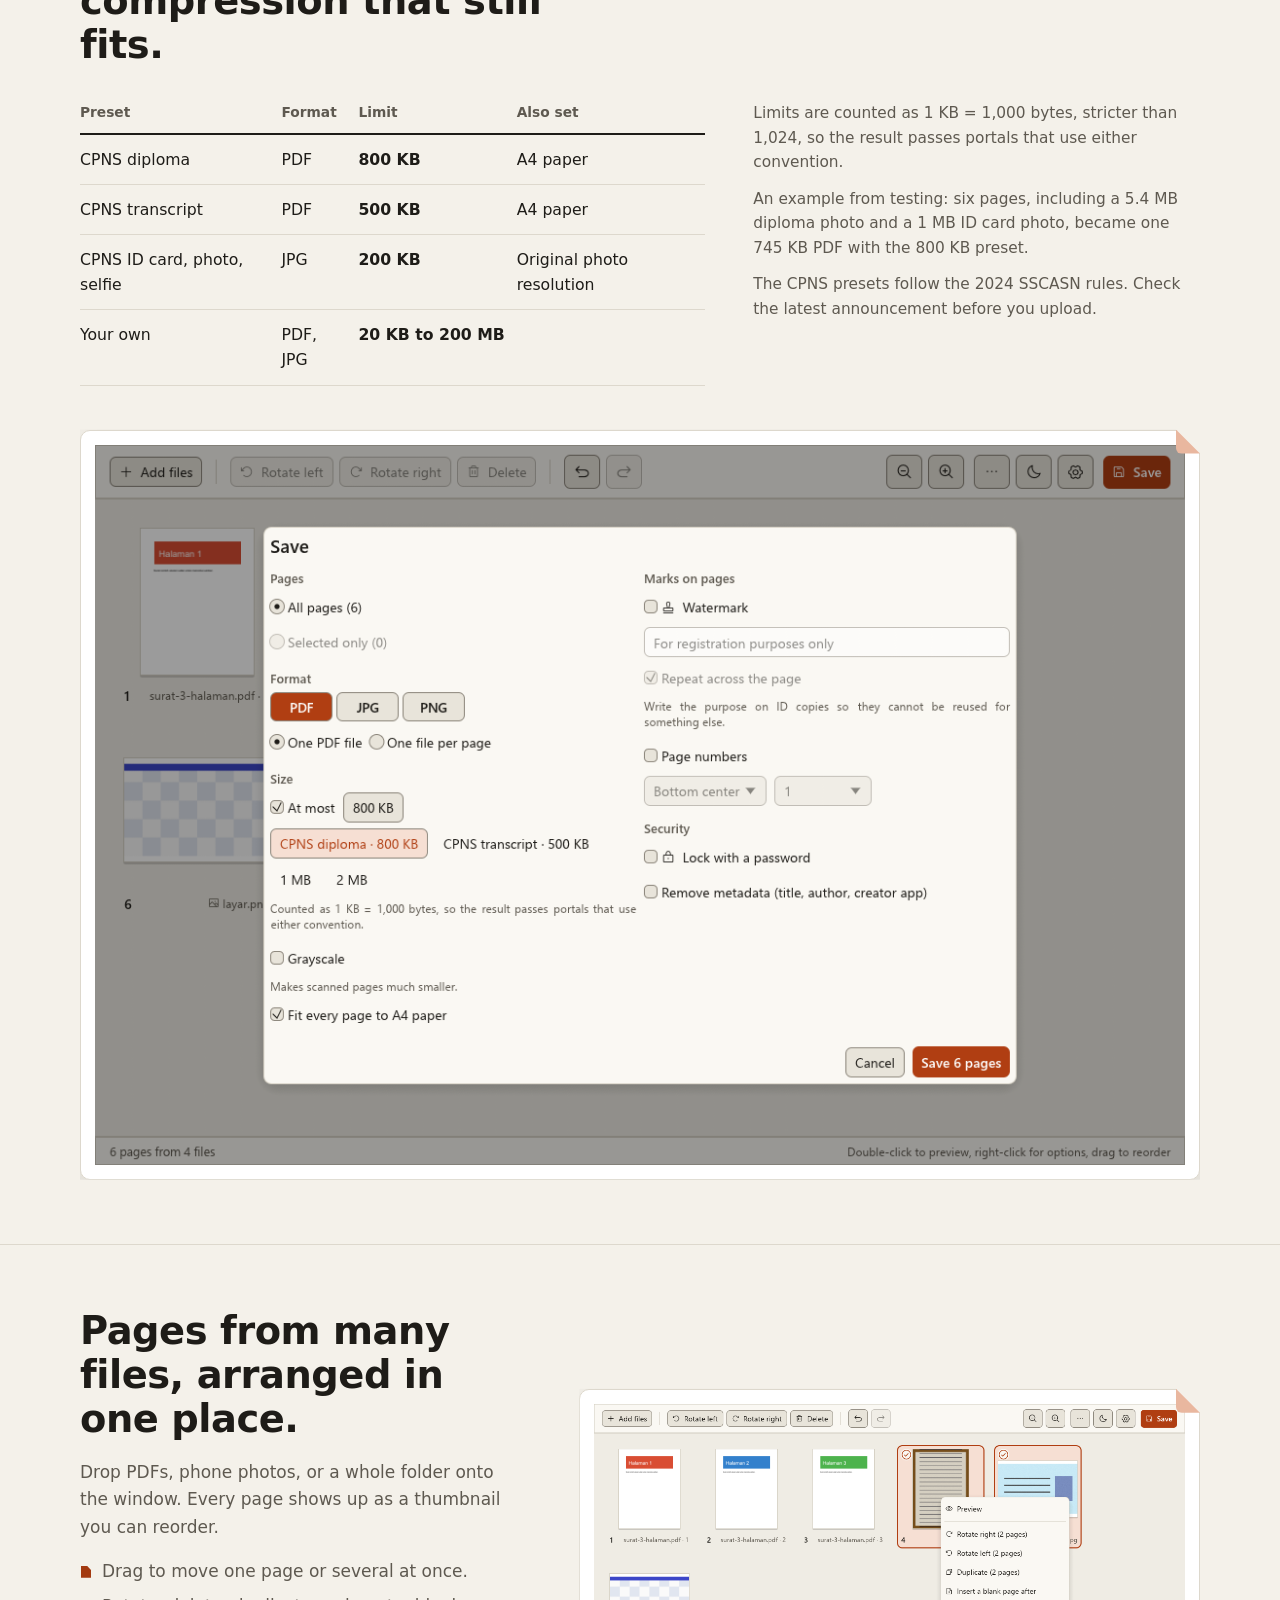
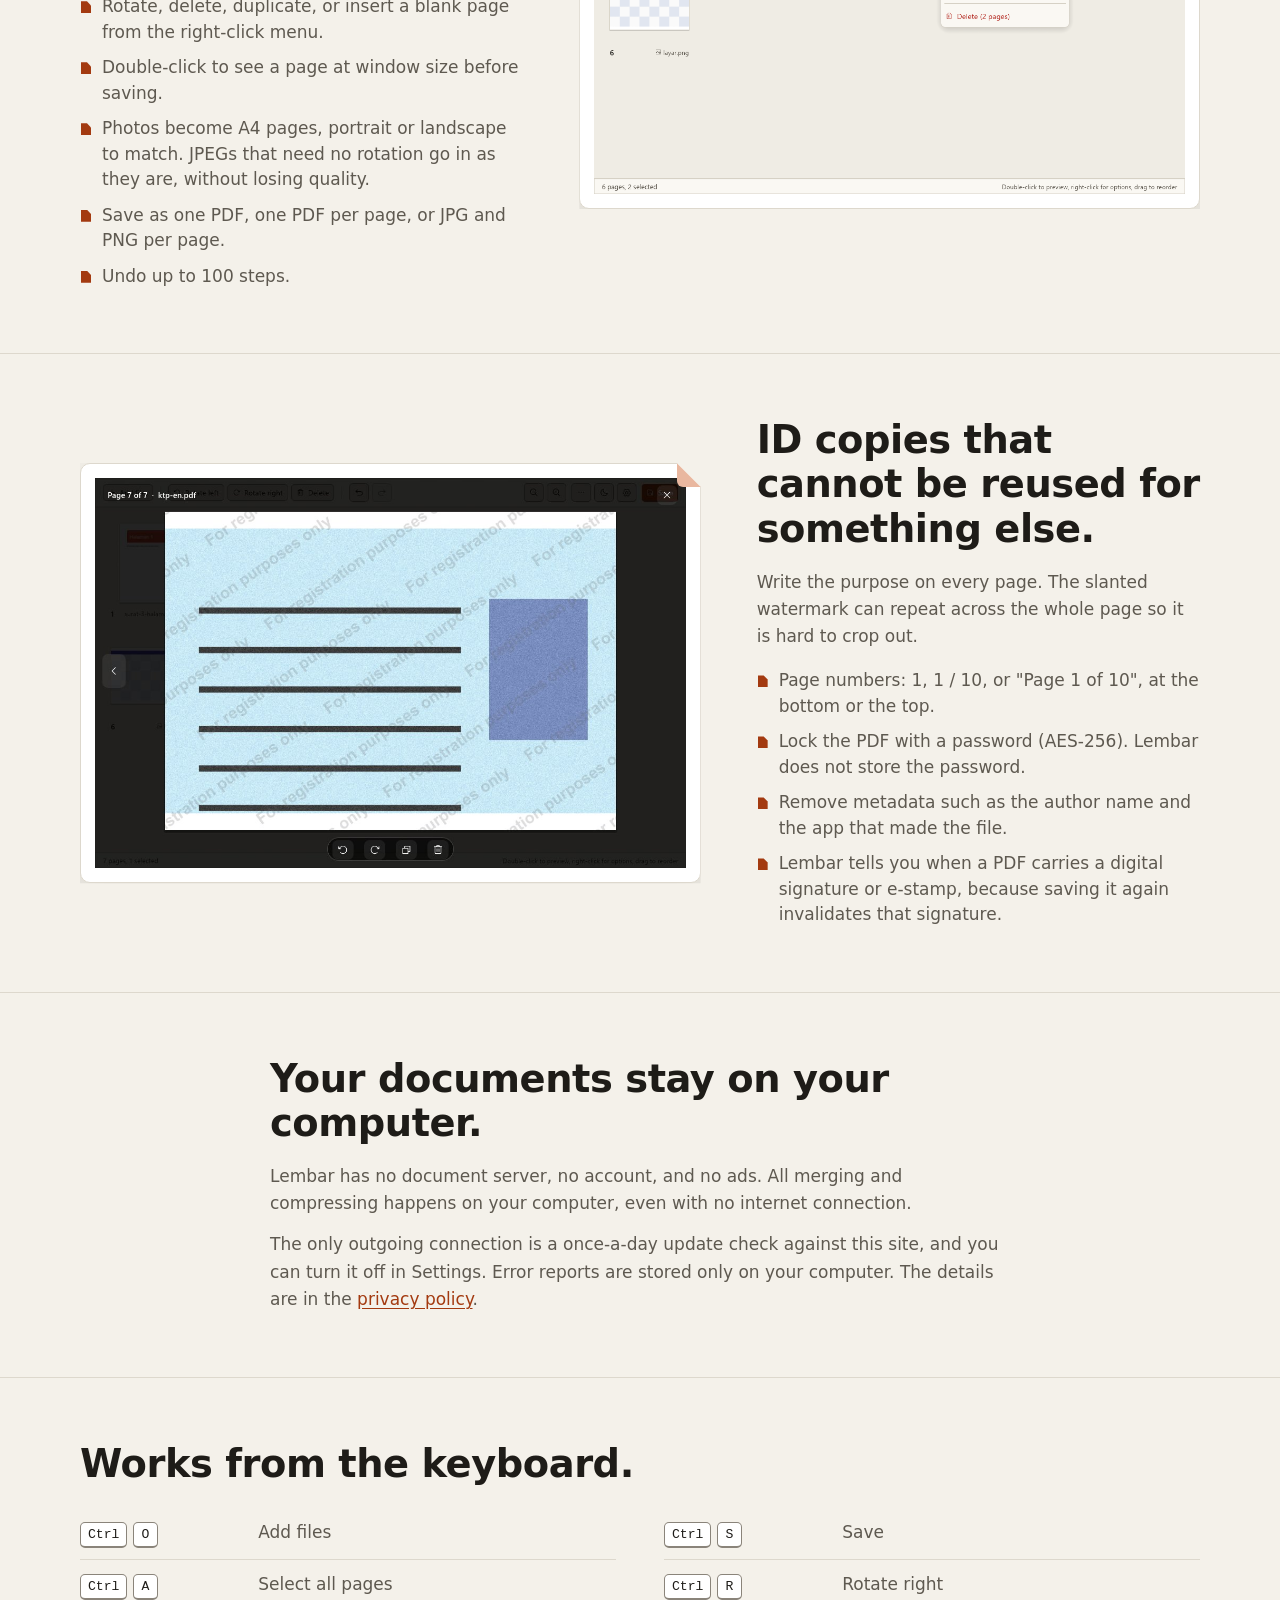
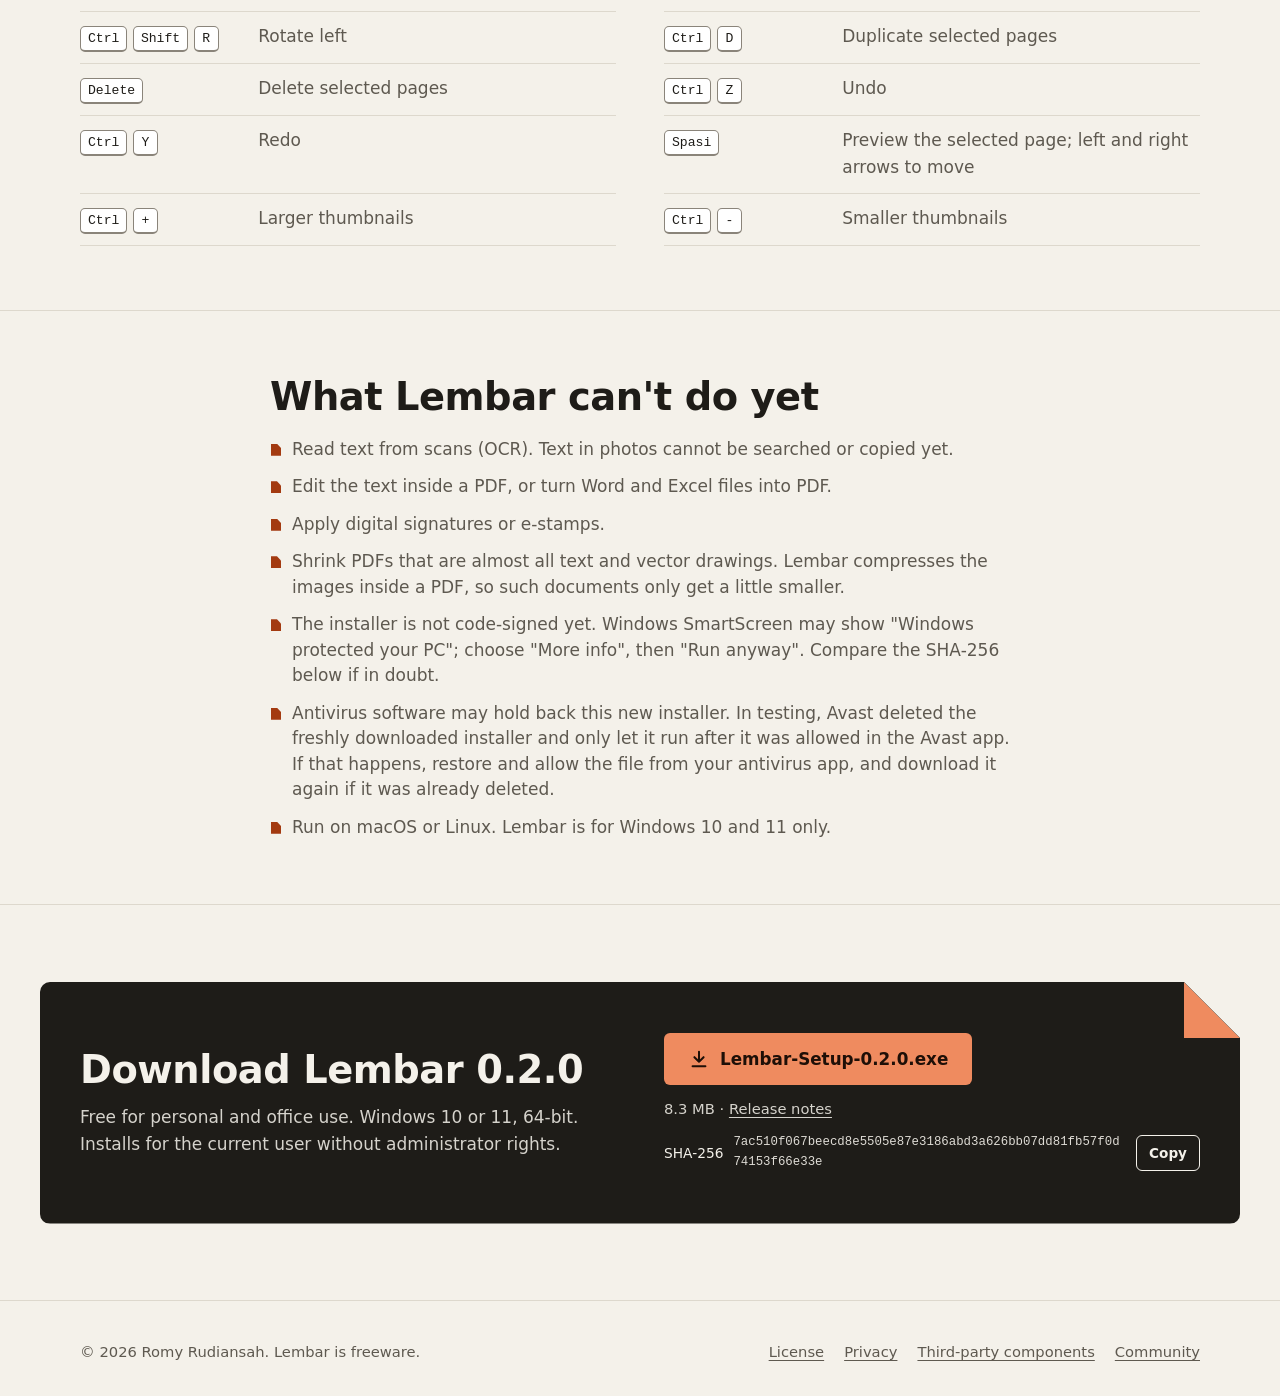
==== commit 690574f3: "Situs Lembar 0.2.0 (dari 7cf916c)" ====
--- a/index.html
+++ b/index.html
@@ -192,6 +192,7 @@
         <li><span data-l="id">Membubuhkan tanda tangan digital atau e-meterai.</span><span data-l="en">Apply digital signatures or e-stamps.</span></li>
         <li><span data-l="id">Mengecilkan PDF yang isinya hampir semua teks dan gambar vektor. Lembar mengompres gambar di dalam PDF, jadi dokumen seperti itu hanya mengecil sedikit.</span><span data-l="en">Shrink PDFs that are almost all text and vector drawings. Lembar compresses the images inside a PDF, so such documents only get a little smaller.</span></li>
         <li><span data-l="id">Installer belum bertanda tangan kode. Windows SmartScreen bisa menampilkan "Windows protected your PC"; pilih "More info", lalu "Run anyway". Bandingkan SHA-256 di bawah bila ragu.</span><span data-l="en">The installer is not code-signed yet. Windows SmartScreen may show "Windows protected your PC"; choose "More info", then "Run anyway". Compare the SHA-256 below if in doubt.</span></li>
+        <li><span data-l="id">Antivirus bisa menahan installer yang masih baru ini. Saat diuji, Avast menghapus installer yang baru diunduh dan baru membiarkannya setelah diizinkan dari aplikasi Avast. Bila itu terjadi, pulihkan dan izinkan file itu dari aplikasi antivirus Anda, lalu unduh ulang bila filenya sudah terhapus.</span><span data-l="en">Antivirus software may hold back this new installer. In testing, Avast deleted the freshly downloaded installer and only let it run after it was allowed in the Avast app. If that happens, restore and allow the file from your antivirus app, and download it again if it was already deleted.</span></li>
         <li><span data-l="id">Berjalan di macOS atau Linux. Lembar hanya untuk Windows 10 dan 11.</span><span data-l="en">Run on macOS or Linux. Lembar is for Windows 10 and 11 only.</span></li>
       </ul>
     </div>
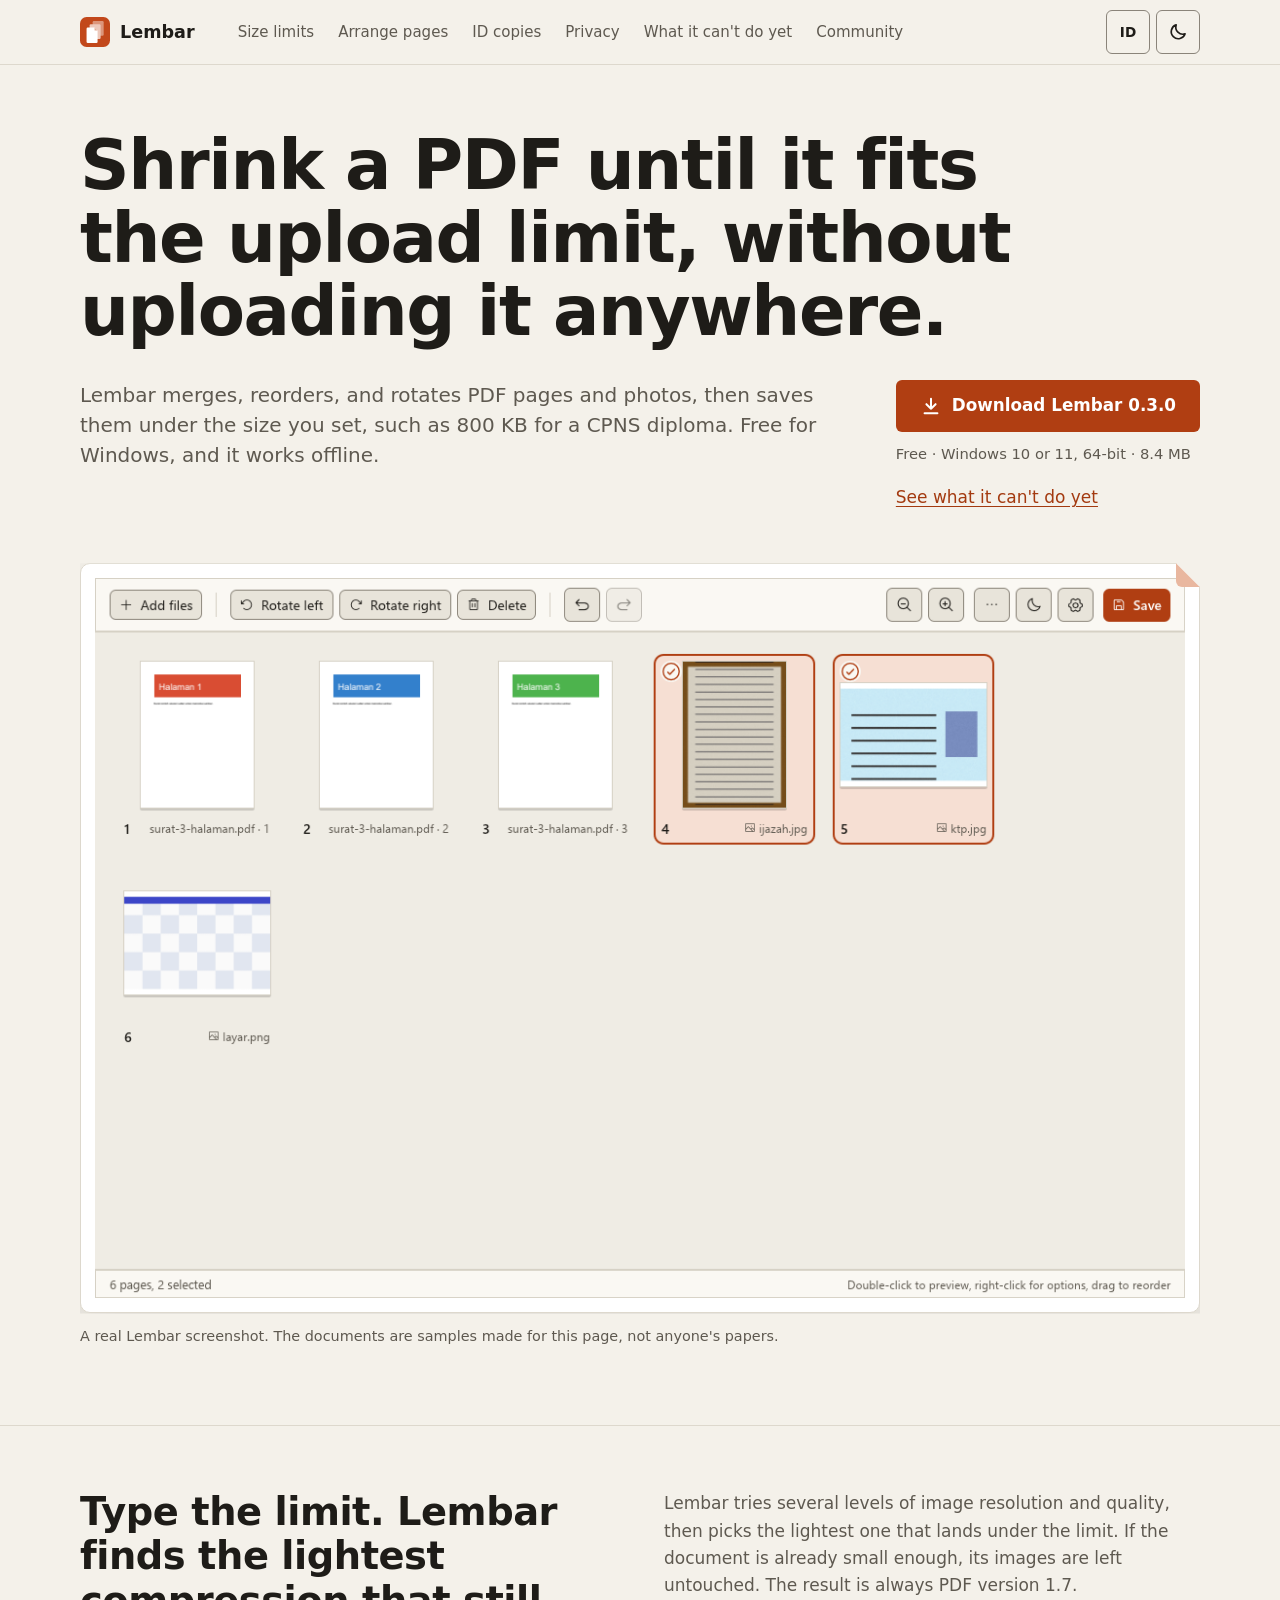
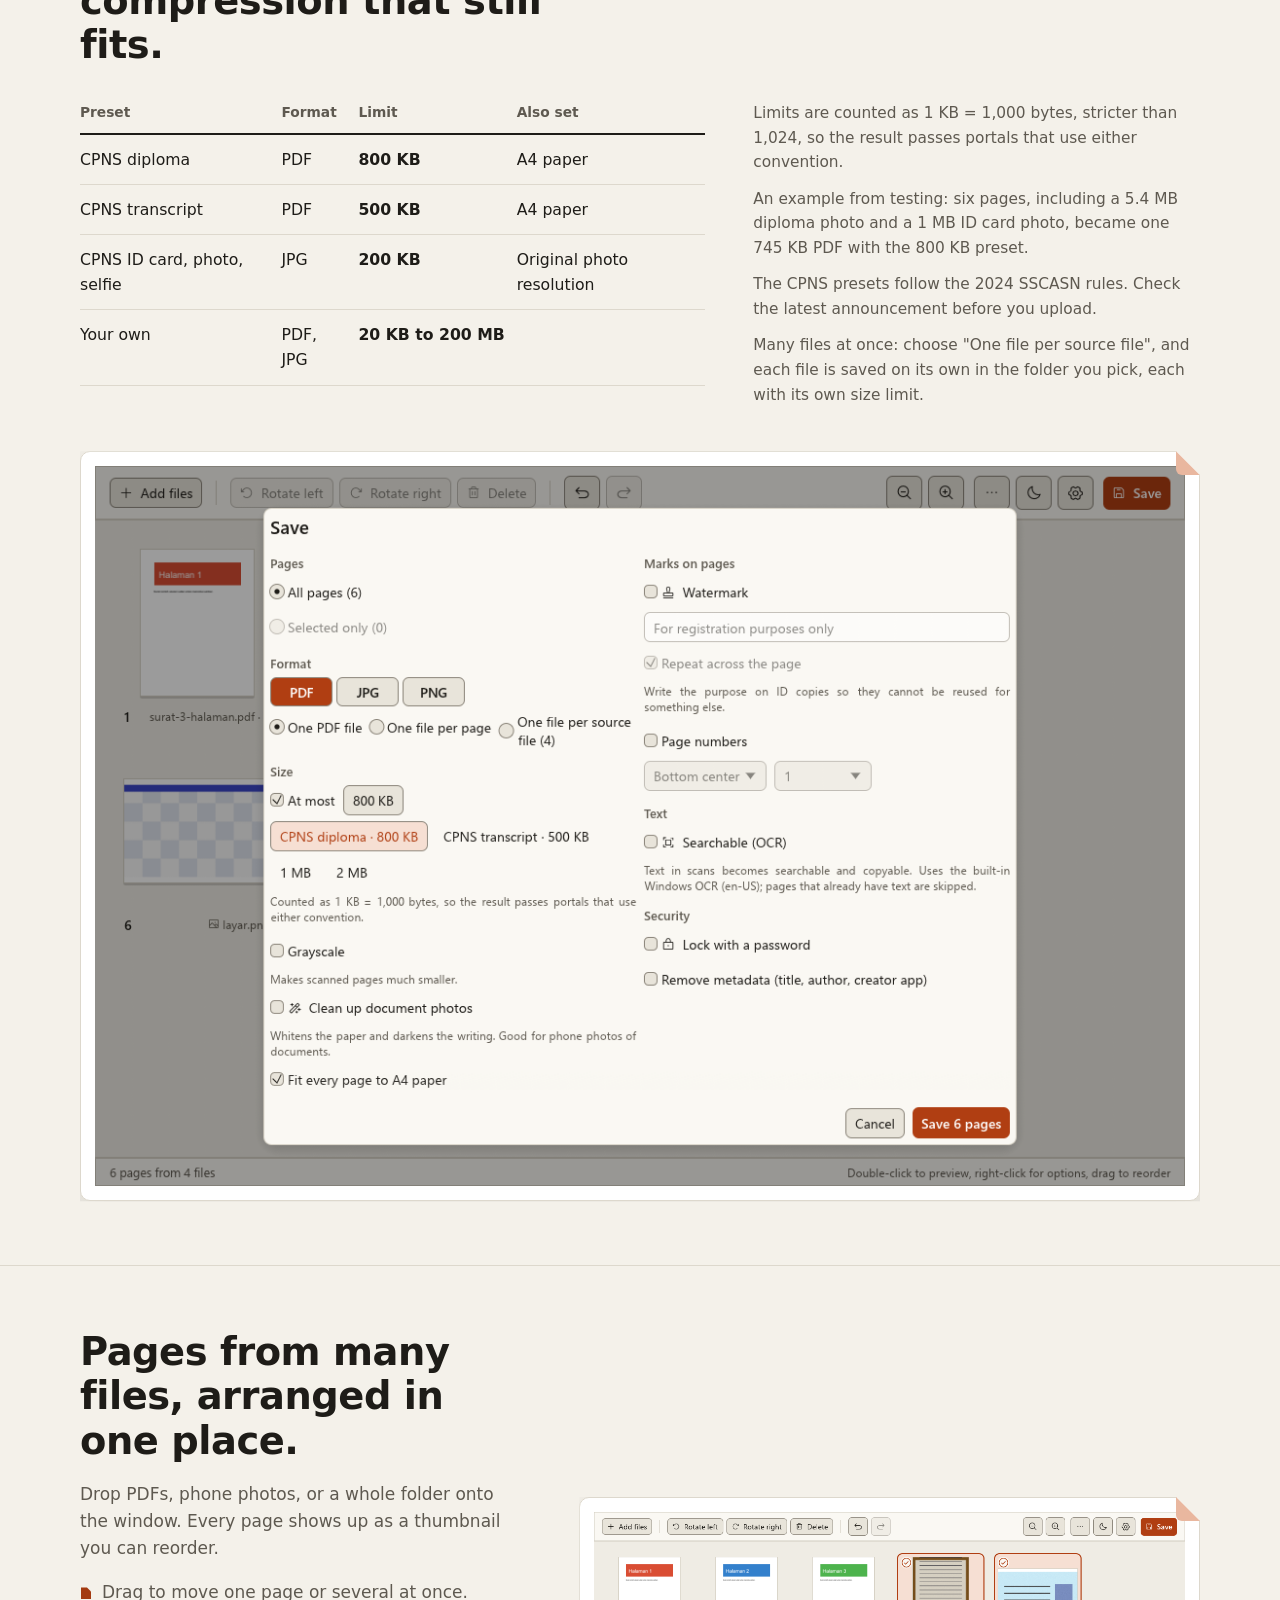
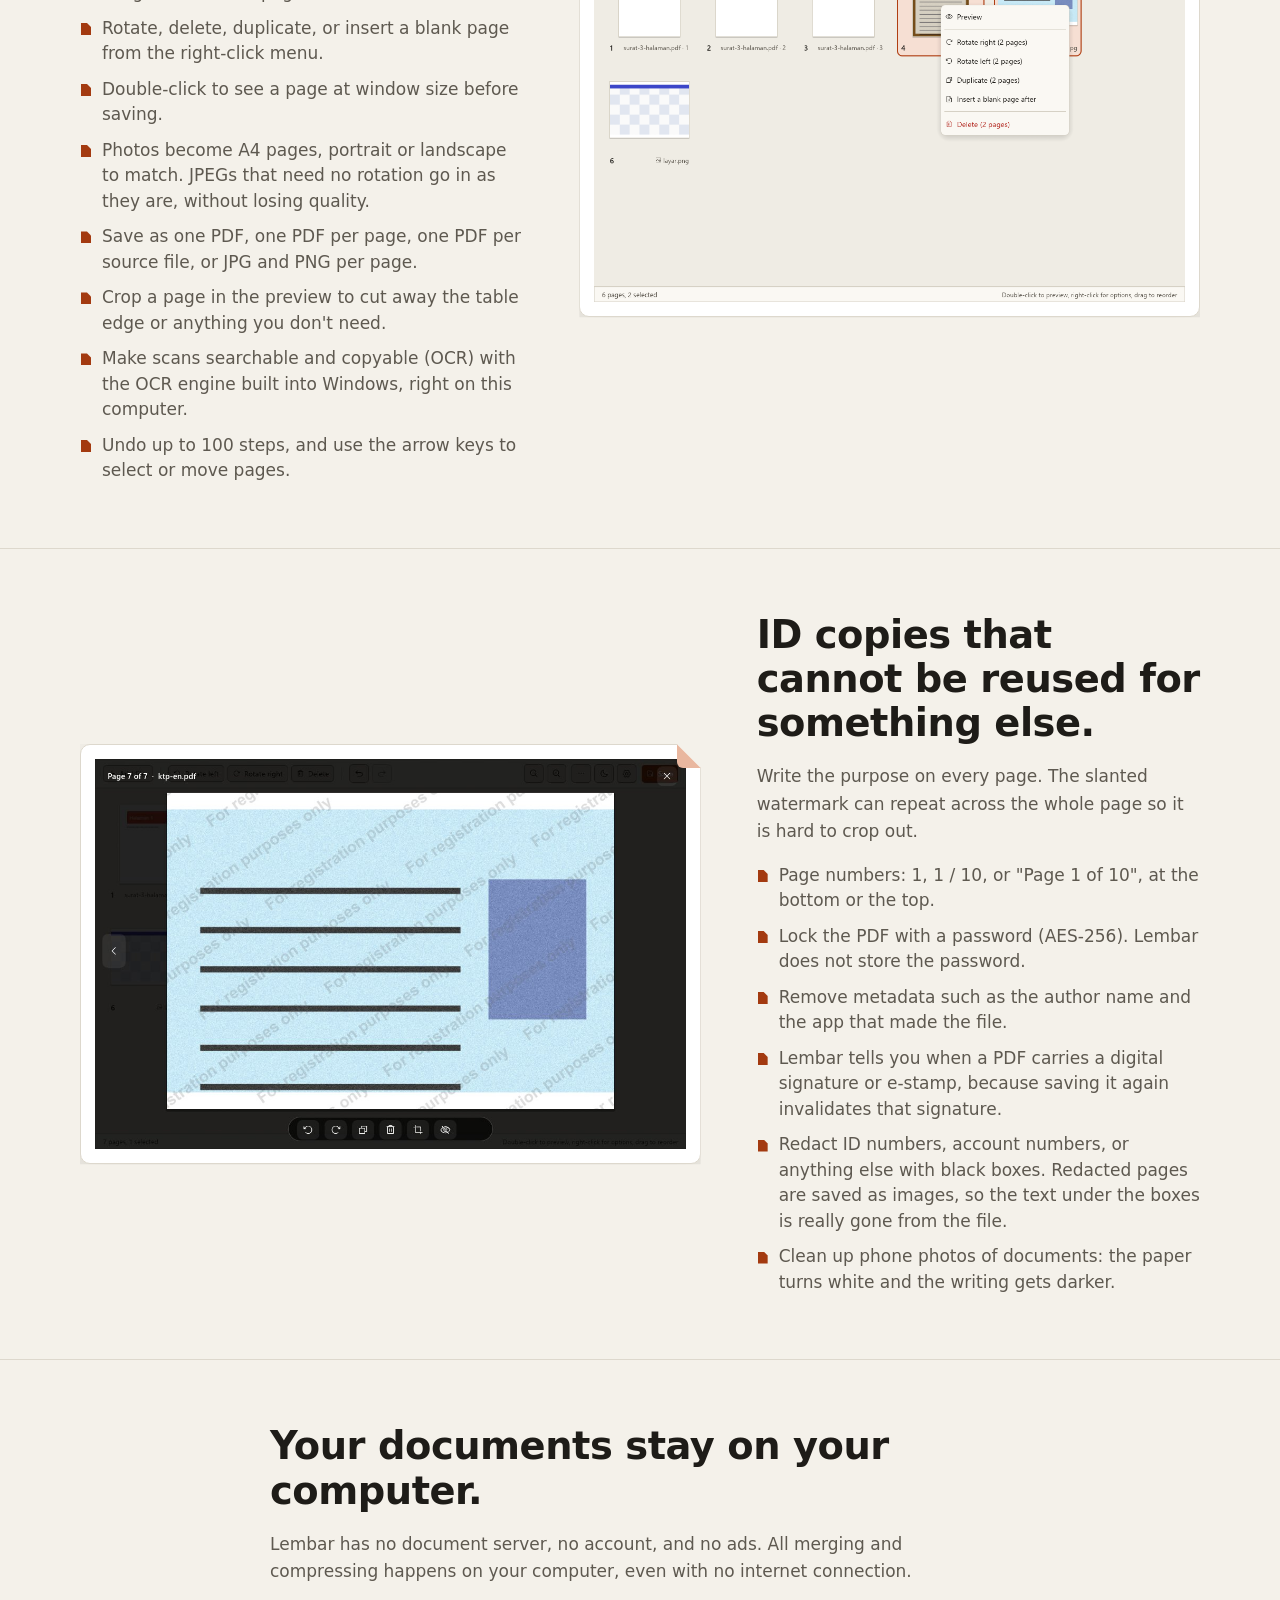
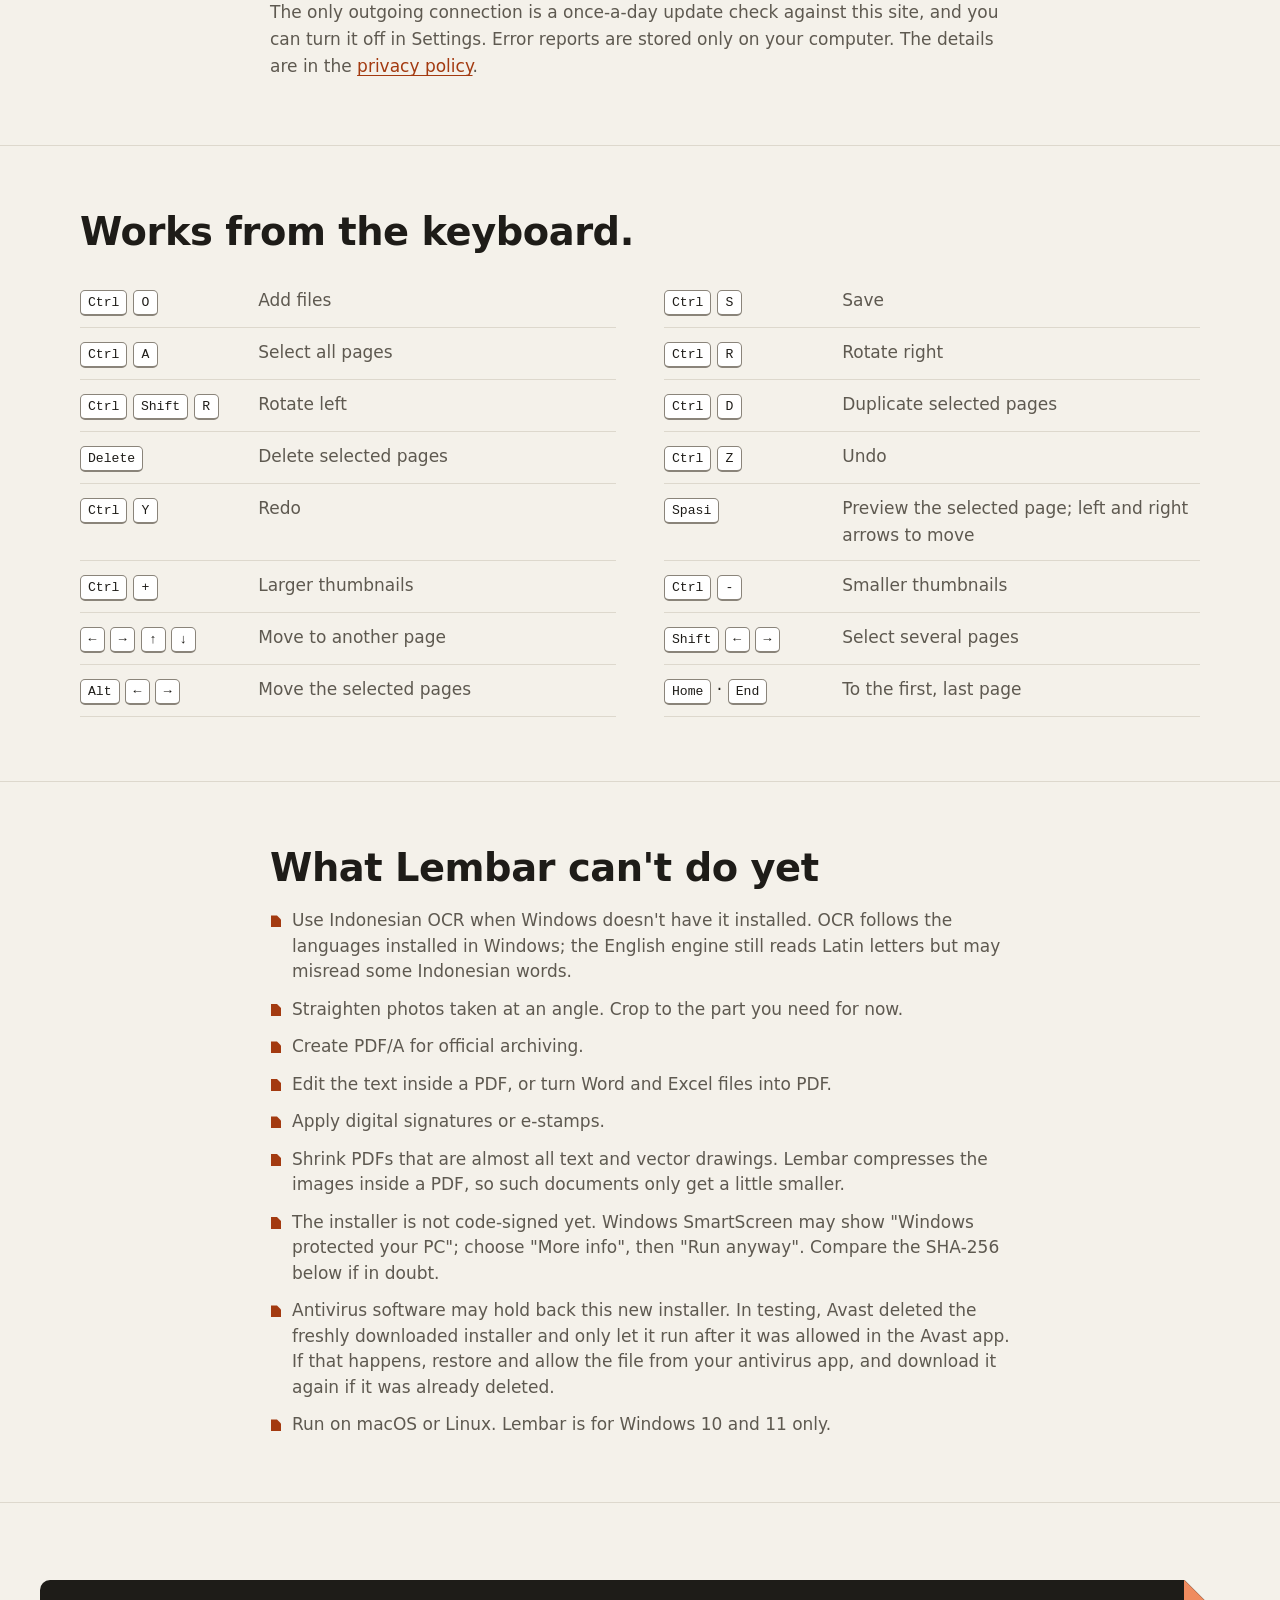
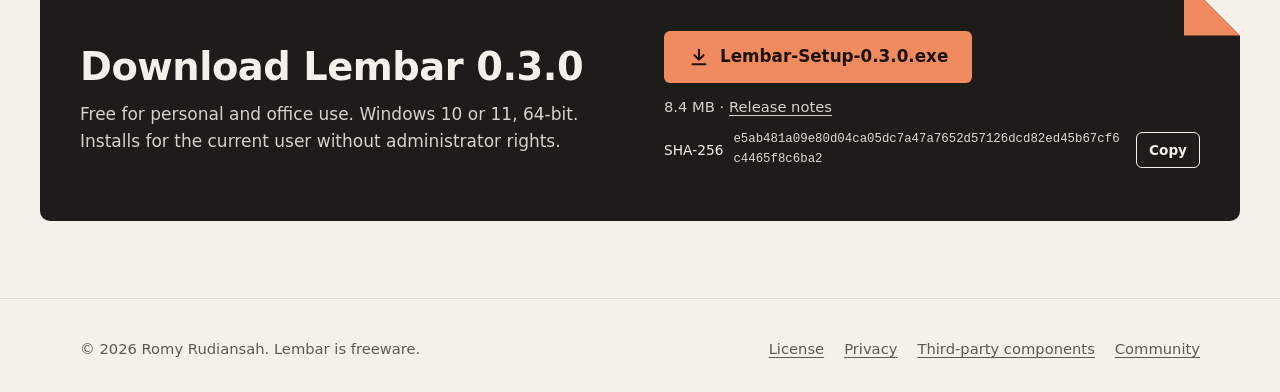
==== commit abd5fcff: "Situs Lembar 0.3.0 (dari 448ff41)" ====
--- a/index.html
+++ b/index.html
@@ -67,11 +67,11 @@
           <span data-l="en">Lembar merges, reorders, and rotates PDF pages and photos, then saves them under the size you set, such as 800 KB for a CPNS diploma. Free for Windows, and it works offline.</span>
         </p>
         <div class="hero-cta">
-          <a class="btn btn-primary" href="https://github.com/romyrudiansah/lembar/releases/download/v0.2.0/Lembar-Setup-0.2.0.exe">
+          <a class="btn btn-primary" href="https://github.com/romyrudiansah/lembar/releases/download/v0.3.0/Lembar-Setup-0.3.0.exe">
             <svg viewBox="0 0 24 24" aria-hidden="true"><path d="M12 4v11M7 10l5 5 5-5M5 20h14"/></svg>
-            <span data-l="id">Unduh Lembar 0.2.0</span><span data-l="en">Download Lembar 0.2.0</span>
+            <span data-l="id">Unduh Lembar 0.3.0</span><span data-l="en">Download Lembar 0.3.0</span>
           </a>
-          <p class="meta"><span data-l="id">Gratis · Windows 10 atau 11, 64-bit · 8.3 MB</span><span data-l="en">Free · Windows 10 or 11, 64-bit · 8.3 MB</span></p>
+          <p class="meta"><span data-l="id">Gratis · Windows 10 atau 11, 64-bit · 8.4 MB</span><span data-l="en">Free · Windows 10 or 11, 64-bit · 8.4 MB</span></p>
           <a class="text-link" href="#belum"><span data-l="id">Lihat yang belum bisa</span><span data-l="en">See what it can't do yet</span></a>
         </div>
       </div>
@@ -106,11 +106,12 @@
           <p><span data-l="id">Batas dihitung 1 KB = 1.000 byte, lebih ketat daripada 1.024, jadi hasilnya lolos portal yang memakai hitungan mana pun.</span><span data-l="en">Limits are counted as 1 KB = 1,000 bytes, stricter than 1,024, so the result passes portals that use either convention.</span></p>
           <p><span data-l="id">Contoh dari pengujian: enam halaman, termasuk foto ijazah 5,4 MB dan foto KTP 1 MB, menjadi satu PDF 745 KB dengan preset 800 KB.</span><span data-l="en">An example from testing: six pages, including a 5.4 MB diploma photo and a 1 MB ID card photo, became one 745 KB PDF with the 800 KB preset.</span></p>
           <p><span data-l="id">Preset CPNS mengikuti ketentuan SSCASN 2024. Periksa pengumuman terbaru sebelum mengunggah.</span><span data-l="en">The CPNS presets follow the 2024 SSCASN rules. Check the latest announcement before you upload.</span></p>
+          <p><span data-l="id">Banyak file sekaligus: pilih "Satu file per file asal", dan tiap file disimpan sendiri di folder pilihan dengan batas ukurannya masing-masing.</span><span data-l="en">Many files at once: choose "One file per source file", and each file is saved on its own in the folder you pick, each with its own size limit.</span></p>
         </div>
       </div>
       <figure class="shot shot-wide">
-        <img data-l="id" src="img/save-id.png" width="1120" height="740" loading="lazy" alt="Dialog Simpan Lembar. Kolom kiri: pilihan halaman, format PDF, JPG, atau PNG, batas ukuran dengan preset Ijazah CPNS 800 KB dan Transkrip CPNS 500 KB, hitam-putih, dan kertas A4. Kolom kanan: watermark, nomor halaman, kata sandi, dan hapus metadata.">
-        <img data-l="en" src="img/save-en.png" width="1120" height="740" loading="lazy" alt="The Lembar Save dialog. Left column: page choice, PDF, JPG, or PNG format, a size limit with CPNS diploma 800 KB and CPNS transcript 500 KB presets, grayscale, and A4 paper. Right column: watermark, page numbers, password, and metadata removal.">
+        <img data-l="id" src="img/save-id.png" width="1120" height="740" loading="lazy" alt="Dialog Simpan Lembar. Kolom kiri: pilihan halaman, format PDF, JPG, atau PNG, satu file, per halaman, atau per file asal, batas ukuran dengan preset Ijazah CPNS 800 KB dan Transkrip CPNS 500 KB, hitam-putih, perjelas foto dokumen, dan kertas A4. Kolom kanan: watermark, nomor halaman, OCR, kata sandi, dan hapus metadata.">
+        <img data-l="en" src="img/save-en.png" width="1120" height="740" loading="lazy" alt="The Lembar Save dialog. Left column: page choice, PDF, JPG, or PNG format, one file, per page, or per source file, a size limit with CPNS diploma 800 KB and CPNS transcript 500 KB presets, grayscale, document photo cleanup, and A4 paper. Right column: watermark, page numbers, OCR, password, and metadata removal.">
       </figure>
     </div>
   </section>
@@ -125,8 +126,10 @@
           <li><span data-l="id">Putar, hapus, duplikat, atau sisipkan halaman kosong dari menu klik kanan.</span><span data-l="en">Rotate, delete, duplicate, or insert a blank page from the right-click menu.</span></li>
           <li><span data-l="id">Klik dua kali untuk melihat halaman sebesar jendela sebelum disimpan.</span><span data-l="en">Double-click to see a page at window size before saving.</span></li>
           <li><span data-l="id">Foto menjadi halaman A4, tegak atau mendatar mengikuti fotonya. JPEG yang tidak perlu diputar masuk apa adanya, tanpa turun mutu.</span><span data-l="en">Photos become A4 pages, portrait or landscape to match. JPEGs that need no rotation go in as they are, without losing quality.</span></li>
-          <li><span data-l="id">Simpan sebagai satu PDF, satu PDF per halaman, atau JPG dan PNG per halaman.</span><span data-l="en">Save as one PDF, one PDF per page, or JPG and PNG per page.</span></li>
-          <li><span data-l="id">Urungkan sampai 100 langkah.</span><span data-l="en">Undo up to 100 steps.</span></li>
+          <li><span data-l="id">Simpan sebagai satu PDF, satu PDF per halaman, satu PDF per file asal, atau JPG dan PNG per halaman.</span><span data-l="en">Save as one PDF, one PDF per page, one PDF per source file, or JPG and PNG per page.</span></li>
+          <li><span data-l="id">Potong halaman di pratinjau untuk membuang tepi meja atau bagian yang tidak perlu.</span><span data-l="en">Crop a page in the preview to cut away the table edge or anything you don't need.</span></li>
+          <li><span data-l="id">Jadikan hasil pindai bisa dicari dan disalin (OCR) dengan mesin OCR bawaan Windows, langsung di komputer ini.</span><span data-l="en">Make scans searchable and copyable (OCR) with the OCR engine built into Windows, right on this computer.</span></li>
+          <li><span data-l="id">Urungkan sampai 100 langkah, dan pakai panah keyboard untuk memilih atau memindah halaman.</span><span data-l="en">Undo up to 100 steps, and use the arrow keys to select or move pages.</span></li>
         </ul>
       </div>
       <figure class="shot">
@@ -150,6 +153,8 @@
           <li><span data-l="id">Kunci PDF dengan kata sandi (AES-256). Lembar tidak menyimpan kata sandinya.</span><span data-l="en">Lock the PDF with a password (AES-256). Lembar does not store the password.</span></li>
           <li><span data-l="id">Hapus metadata seperti nama penulis dan aplikasi pembuat.</span><span data-l="en">Remove metadata such as the author name and the app that made the file.</span></li>
           <li><span data-l="id">Lembar memberi tahu bila sebuah PDF bertanda tangan digital atau e-meterai, karena menyimpannya ulang membatalkan tanda tangan itu.</span><span data-l="en">Lembar tells you when a PDF carries a digital signature or e-stamp, because saving it again invalidates that signature.</span></li>
+          <li><span data-l="id">Sensor NIK, nomor rekening, atau bagian lain dengan kotak hitam. Halaman bersensor disimpan sebagai gambar, jadi teks di bawah kotak benar-benar hilang dari file.</span><span data-l="en">Redact ID numbers, account numbers, or anything else with black boxes. Redacted pages are saved as images, so the text under the boxes is really gone from the file.</span></li>
+          <li><span data-l="id">Perjelas foto dokumen dari ponsel: kertas diputihkan dan tulisan dipertegas.</span><span data-l="en">Clean up phone photos of documents: the paper turns white and the writing gets darker.</span></li>
         </ul>
       </div>
     </div>
@@ -179,6 +184,10 @@
         <div><dt><kbd>Spasi</kbd></dt><dd><span data-l="id">Pratinjau halaman terpilih; panah kiri dan kanan untuk berpindah</span><span data-l="en">Preview the selected page; left and right arrows to move</span></dd></div>
         <div><dt><kbd>Ctrl</kbd> <kbd>+</kbd></dt><dd><span data-l="id">Perbesar gambar halaman</span><span data-l="en">Larger thumbnails</span></dd></div>
         <div><dt><kbd>Ctrl</kbd> <kbd>-</kbd></dt><dd><span data-l="id">Perkecil gambar halaman</span><span data-l="en">Smaller thumbnails</span></dd></div>
+        <div><dt><kbd>←</kbd> <kbd>→</kbd> <kbd>↑</kbd> <kbd>↓</kbd></dt><dd><span data-l="id">Pindah ke halaman lain</span><span data-l="en">Move to another page</span></dd></div>
+        <div><dt><kbd>Shift</kbd> <kbd>←</kbd> <kbd>→</kbd></dt><dd><span data-l="id">Pilih beberapa halaman</span><span data-l="en">Select several pages</span></dd></div>
+        <div><dt><kbd>Alt</kbd> <kbd>←</kbd> <kbd>→</kbd></dt><dd><span data-l="id">Pindahkan halaman terpilih</span><span data-l="en">Move the selected pages</span></dd></div>
+        <div><dt><kbd>Home</kbd> · <kbd>End</kbd></dt><dd><span data-l="id">Ke halaman pertama, terakhir</span><span data-l="en">To the first, last page</span></dd></div>
       </dl>
     </div>
   </section>
@@ -187,7 +196,9 @@
     <div class="wrap narrow">
       <h2><span data-l="id">Yang belum bisa dilakukan Lembar</span><span data-l="en">What Lembar can't do yet</span></h2>
       <ul class="gaps">
-        <li><span data-l="id">Membaca teks dari hasil pindai (OCR). Teks di foto belum bisa dicari atau disalin.</span><span data-l="en">Read text from scans (OCR). Text in photos cannot be searched or copied yet.</span></li>
+        <li><span data-l="id">Memakai OCR bahasa Indonesia bila Windows tidak memasangnya. OCR mengikuti bahasa yang terpasang di Windows; mesin bahasa Inggris tetap membaca huruf Latin, tetapi bisa salah membaca sebagian kata Indonesia.</span><span data-l="en">Use Indonesian OCR when Windows doesn't have it installed. OCR follows the languages installed in Windows; the English engine still reads Latin letters but may misread some Indonesian words.</span></li>
+        <li><span data-l="id">Meluruskan foto yang miring atau perspektifnya condong. Potong bagian yang perlu saja dulu.</span><span data-l="en">Straighten photos taken at an angle. Crop to the part you need for now.</span></li>
+        <li><span data-l="id">Membuat PDF/A untuk arsip resmi.</span><span data-l="en">Create PDF/A for official archiving.</span></li>
         <li><span data-l="id">Mengedit tulisan di dalam PDF, atau mengubah Word dan Excel menjadi PDF.</span><span data-l="en">Edit the text inside a PDF, or turn Word and Excel files into PDF.</span></li>
         <li><span data-l="id">Membubuhkan tanda tangan digital atau e-meterai.</span><span data-l="en">Apply digital signatures or e-stamps.</span></li>
         <li><span data-l="id">Mengecilkan PDF yang isinya hampir semua teks dan gambar vektor. Lembar mengompres gambar di dalam PDF, jadi dokumen seperti itu hanya mengecil sedikit.</span><span data-l="en">Shrink PDFs that are almost all text and vector drawings. Lembar compresses the images inside a PDF, so such documents only get a little smaller.</span></li>
@@ -201,18 +212,18 @@
   <section class="get" id="unduh">
     <div class="wrap get-sheet">
       <div>
-        <h2><span data-l="id">Unduh Lembar 0.2.0</span><span data-l="en">Download Lembar 0.2.0</span></h2>
+        <h2><span data-l="id">Unduh Lembar 0.3.0</span><span data-l="en">Download Lembar 0.3.0</span></h2>
         <p><span data-l="id">Gratis untuk pemakaian pribadi maupun kantor. Windows 10 atau 11, 64-bit. Dipasang untuk pengguna ini tanpa hak administrator.</span><span data-l="en">Free for personal and office use. Windows 10 or 11, 64-bit. Installs for the current user without administrator rights.</span></p>
       </div>
       <div class="get-cta">
-        <a class="btn btn-ink" href="https://github.com/romyrudiansah/lembar/releases/download/v0.2.0/Lembar-Setup-0.2.0.exe">
+        <a class="btn btn-ink" href="https://github.com/romyrudiansah/lembar/releases/download/v0.3.0/Lembar-Setup-0.3.0.exe">
           <svg viewBox="0 0 24 24" aria-hidden="true"><path d="M12 4v11M7 10l5 5 5-5M5 20h14"/></svg>
-          <span>Lembar-Setup-0.2.0.exe</span>
+          <span>Lembar-Setup-0.3.0.exe</span>
         </a>
-        <p class="meta-ink">8.3 MB · <a href="https://github.com/romyrudiansah/lembar/releases"><span data-l="id">Catatan rilis</span><span data-l="en">Release notes</span></a></p>
+        <p class="meta-ink">8.4 MB · <a href="https://github.com/romyrudiansah/lembar/releases"><span data-l="id">Catatan rilis</span><span data-l="en">Release notes</span></a></p>
         <div class="sha">
           <span>SHA-256</span>
-          <code id="sha">7ac510f067beecd8e5505e87e3186abd3a626bb07dd81fb57f0d74153f66e33e</code>
+          <code id="sha">e5ab481a09e80d04ca05dc7a47a7652d57126dcd82ed45b67cf6c4465f8c6ba2</code>
           <button type="button" class="copy" data-copy="sha"><span data-l="id">Salin</span><span data-l="en">Copy</span></button>
         </div>
       </div>
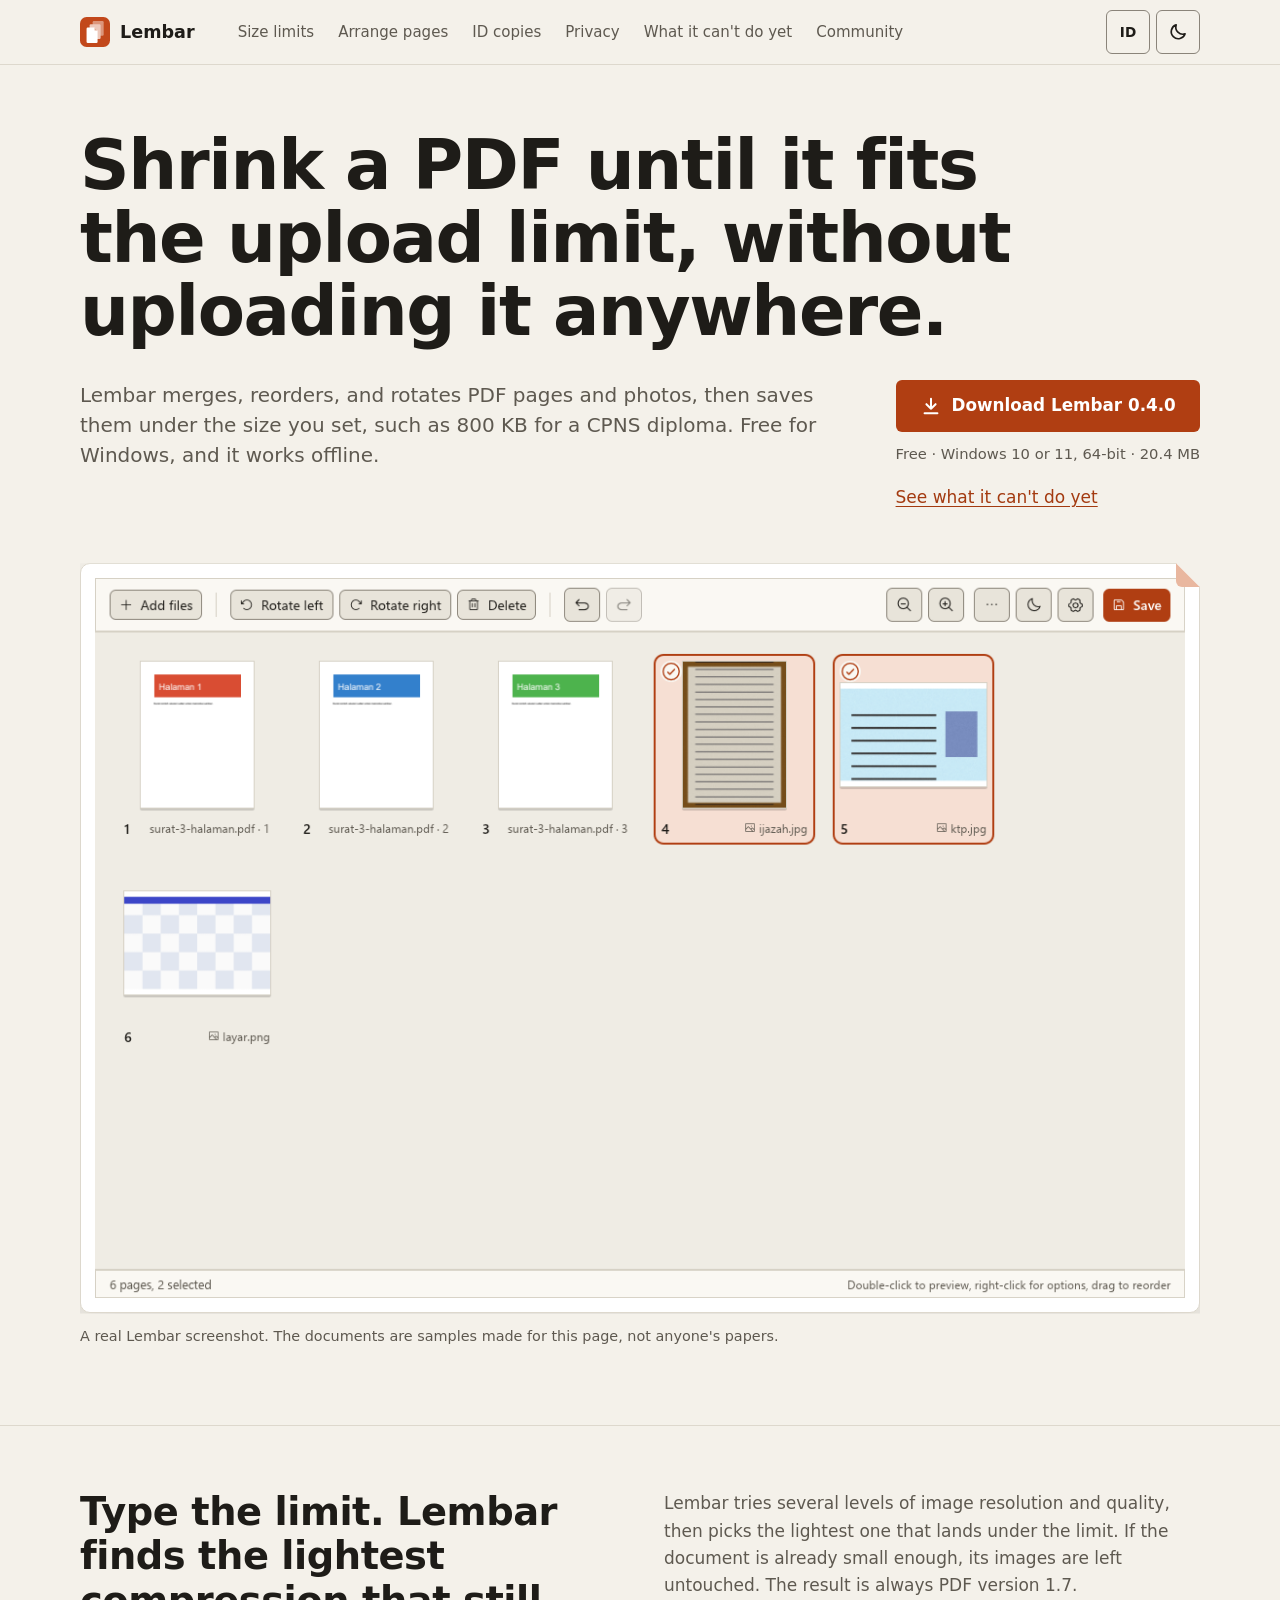
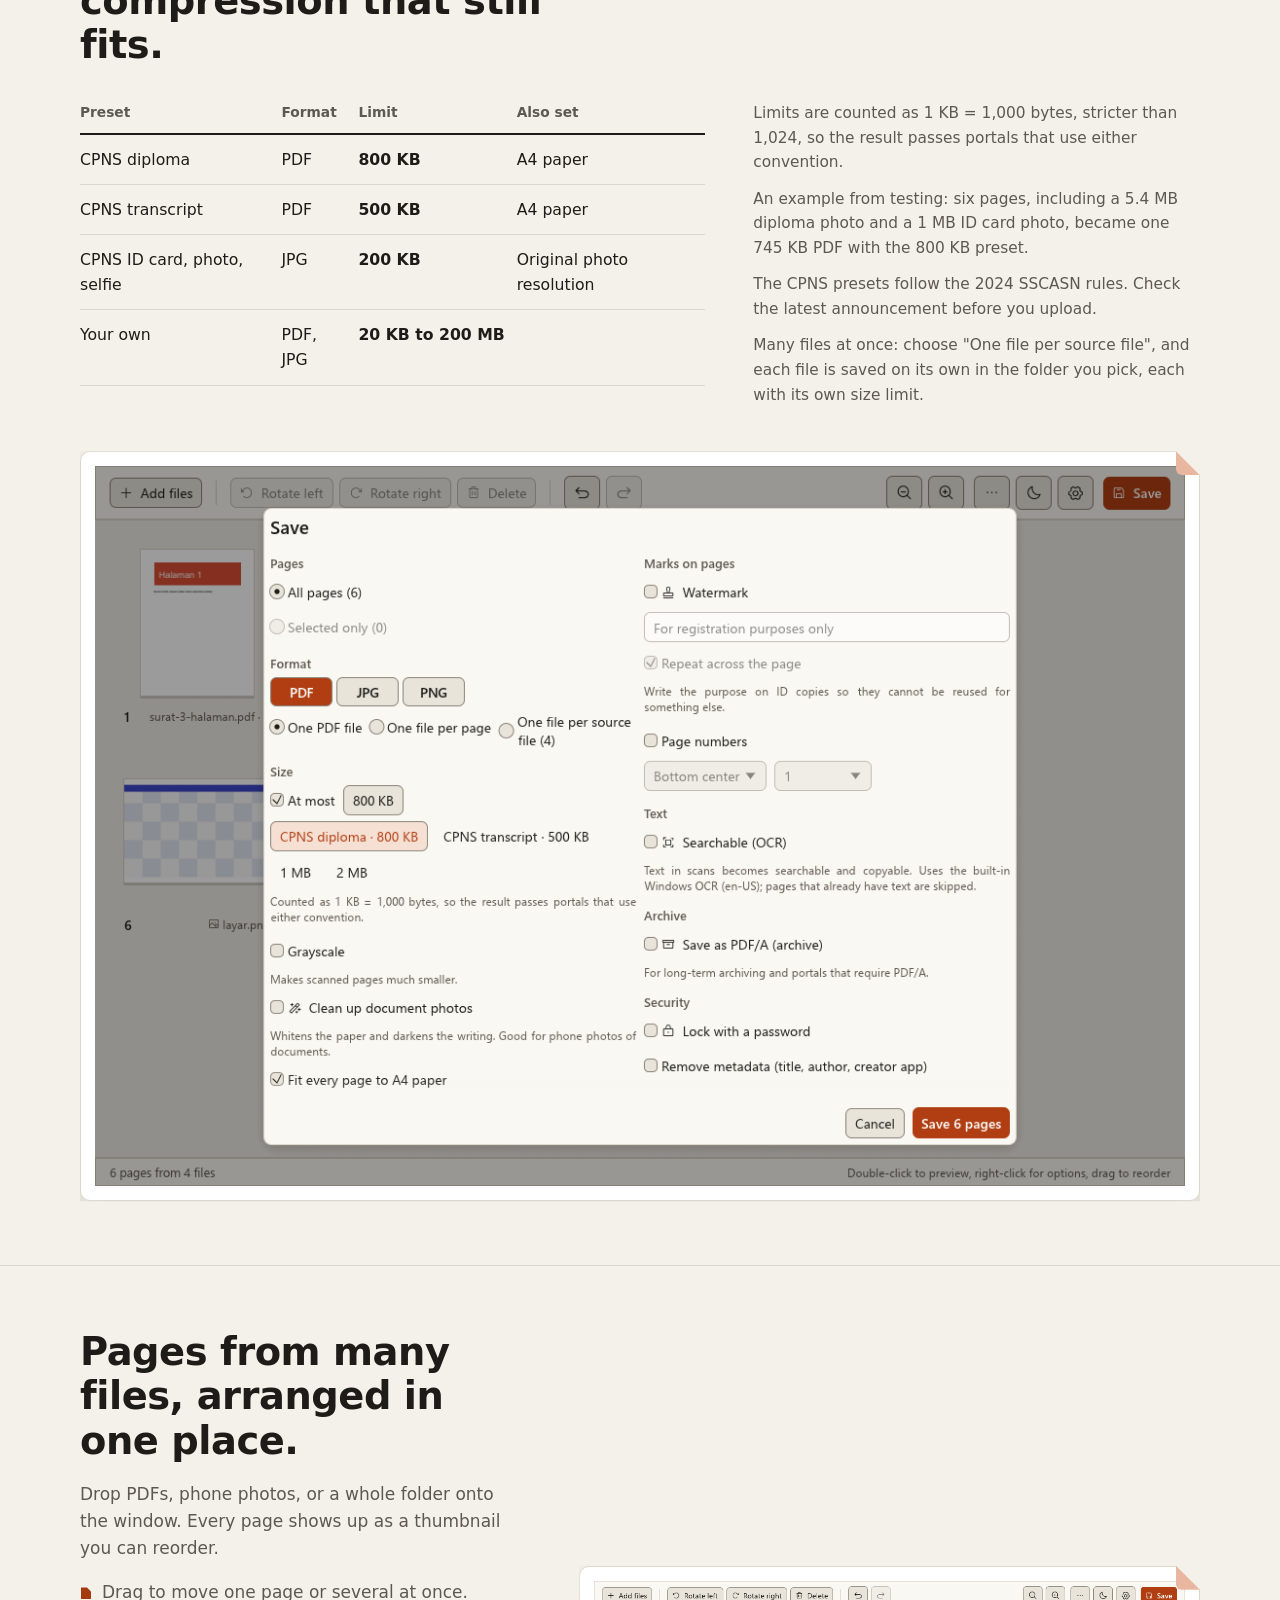
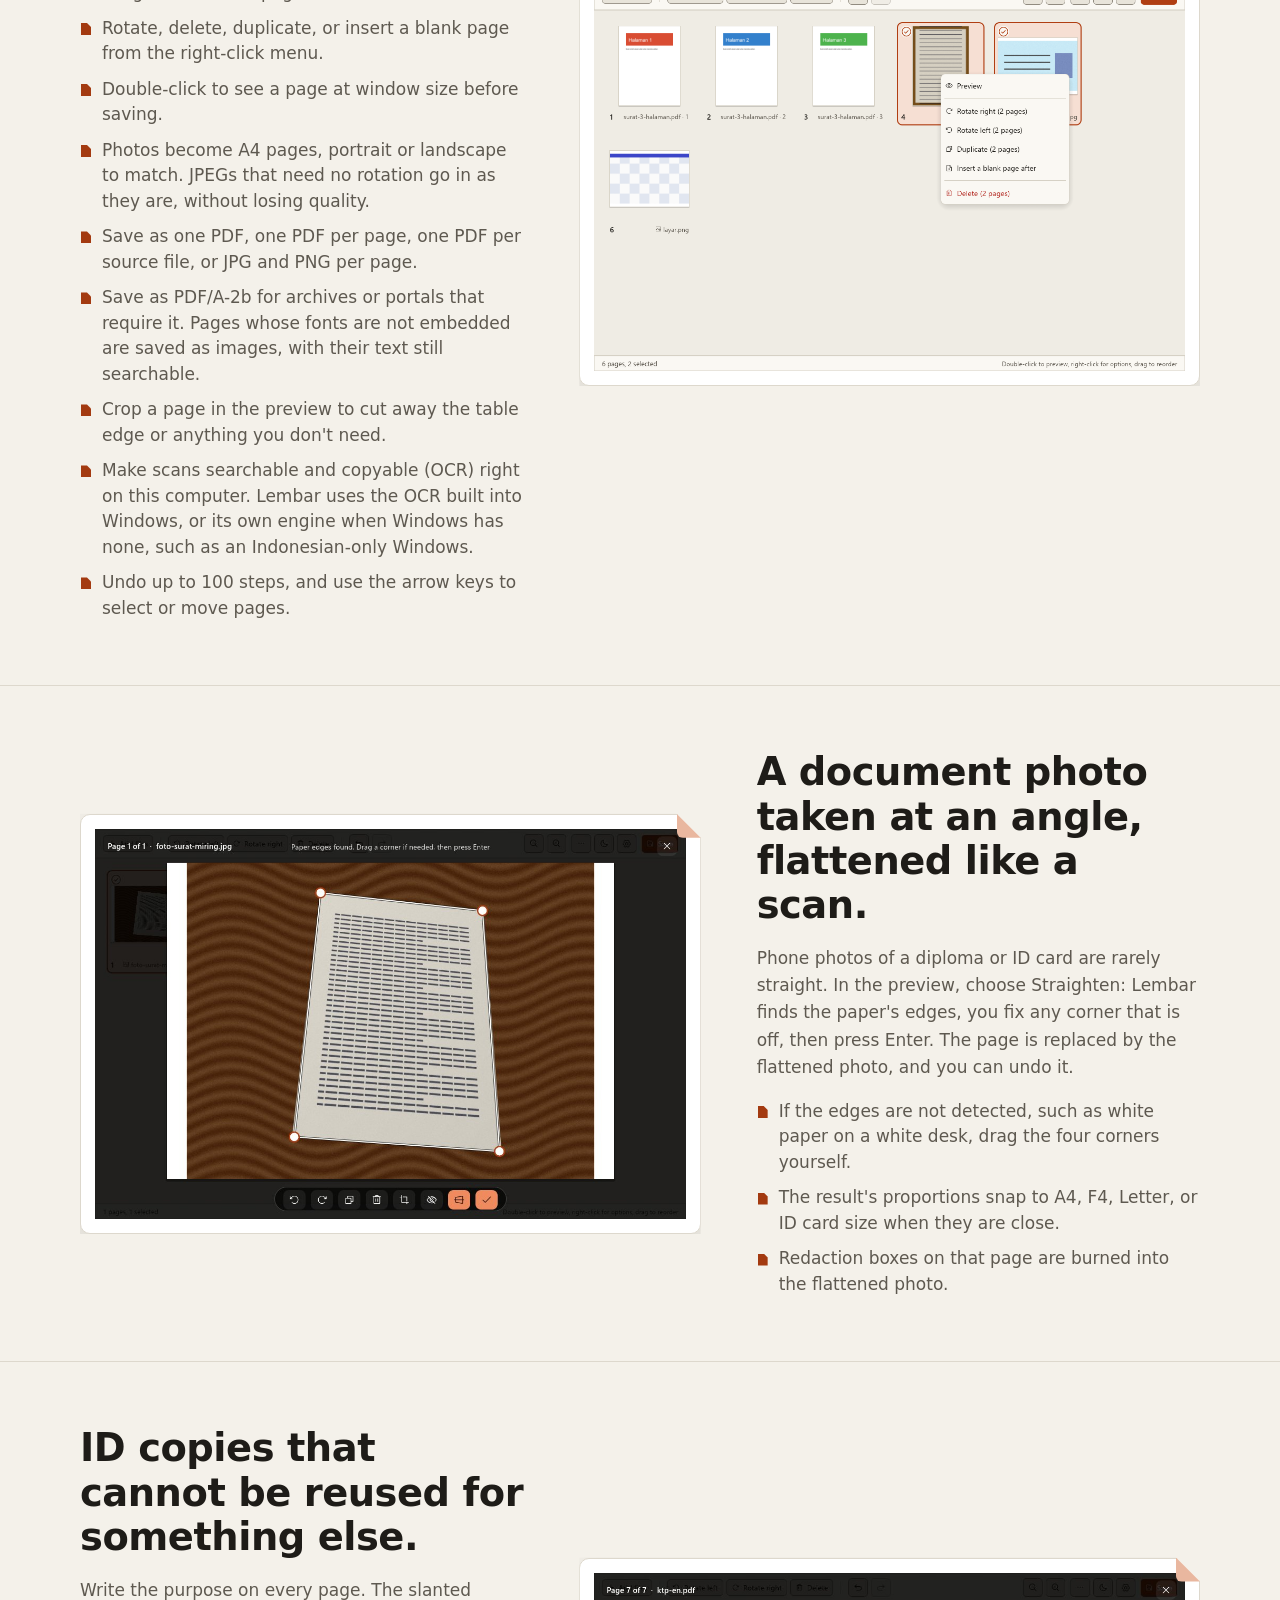
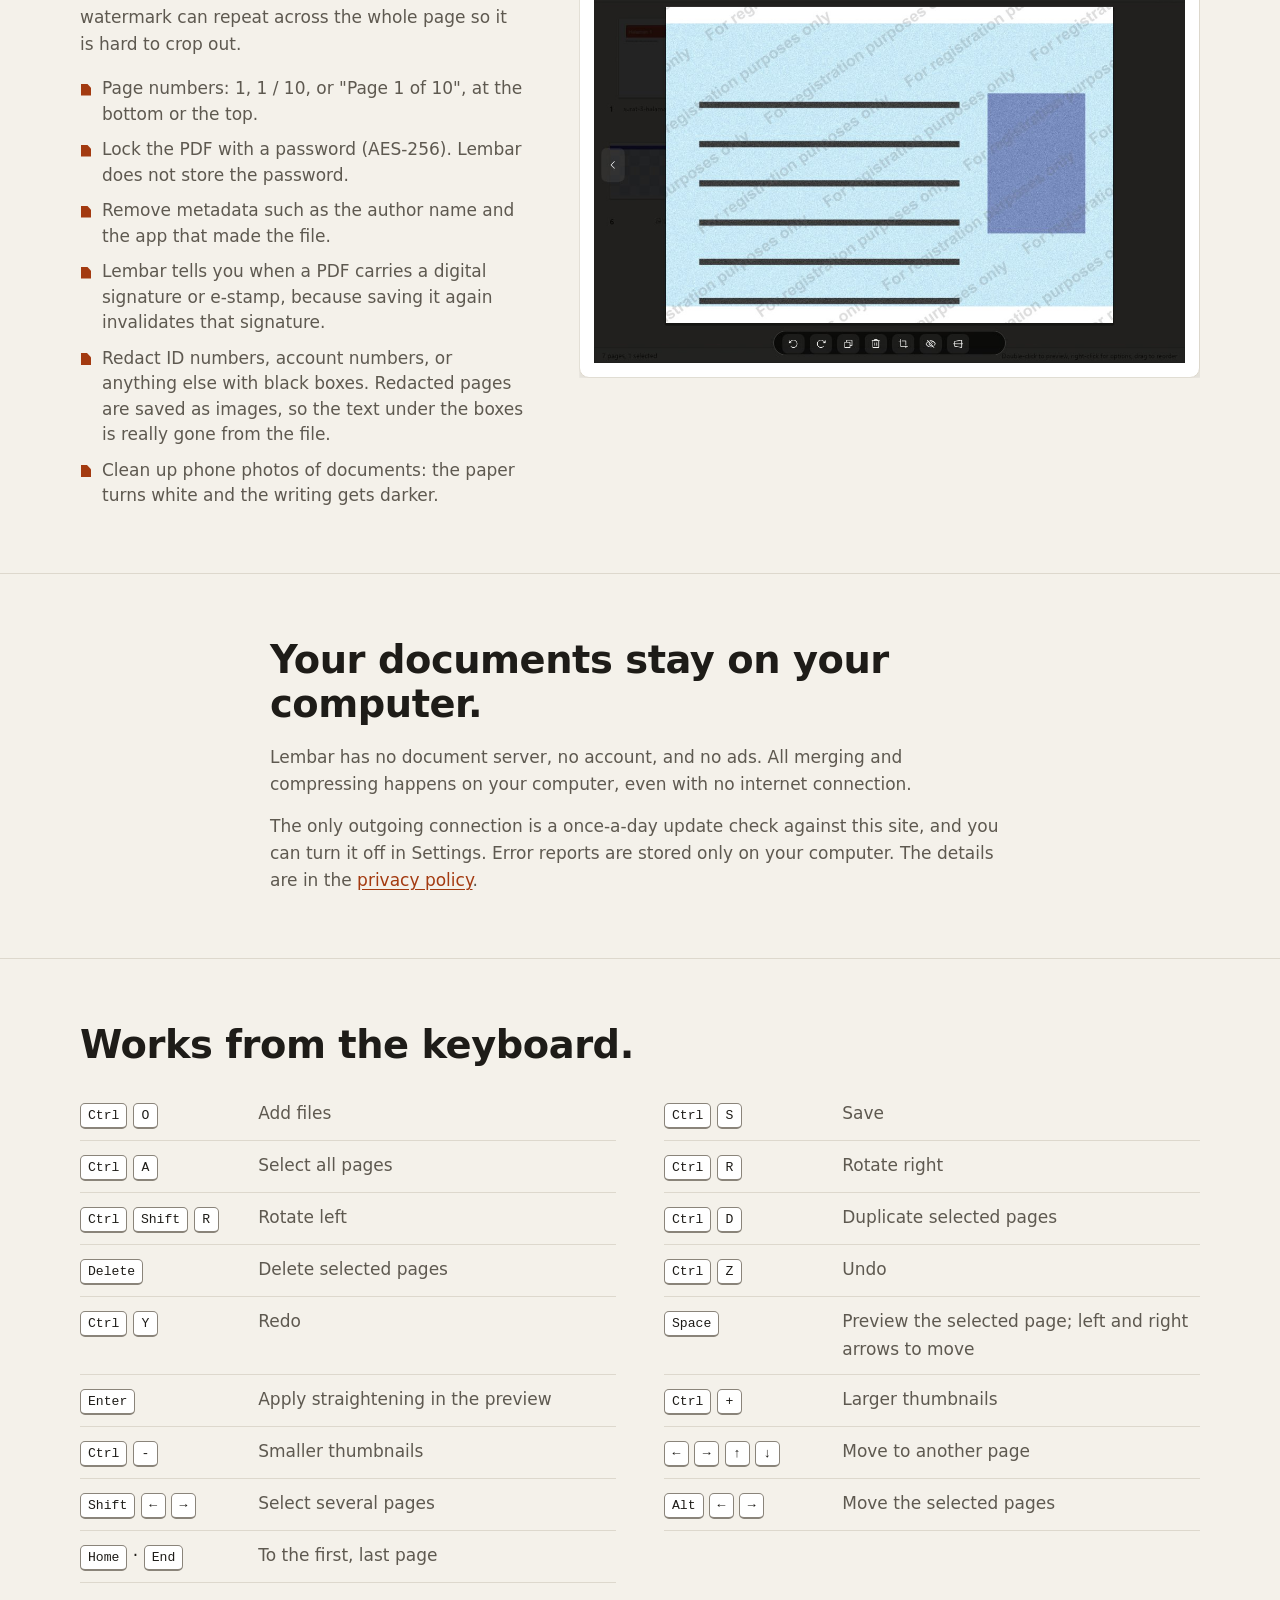
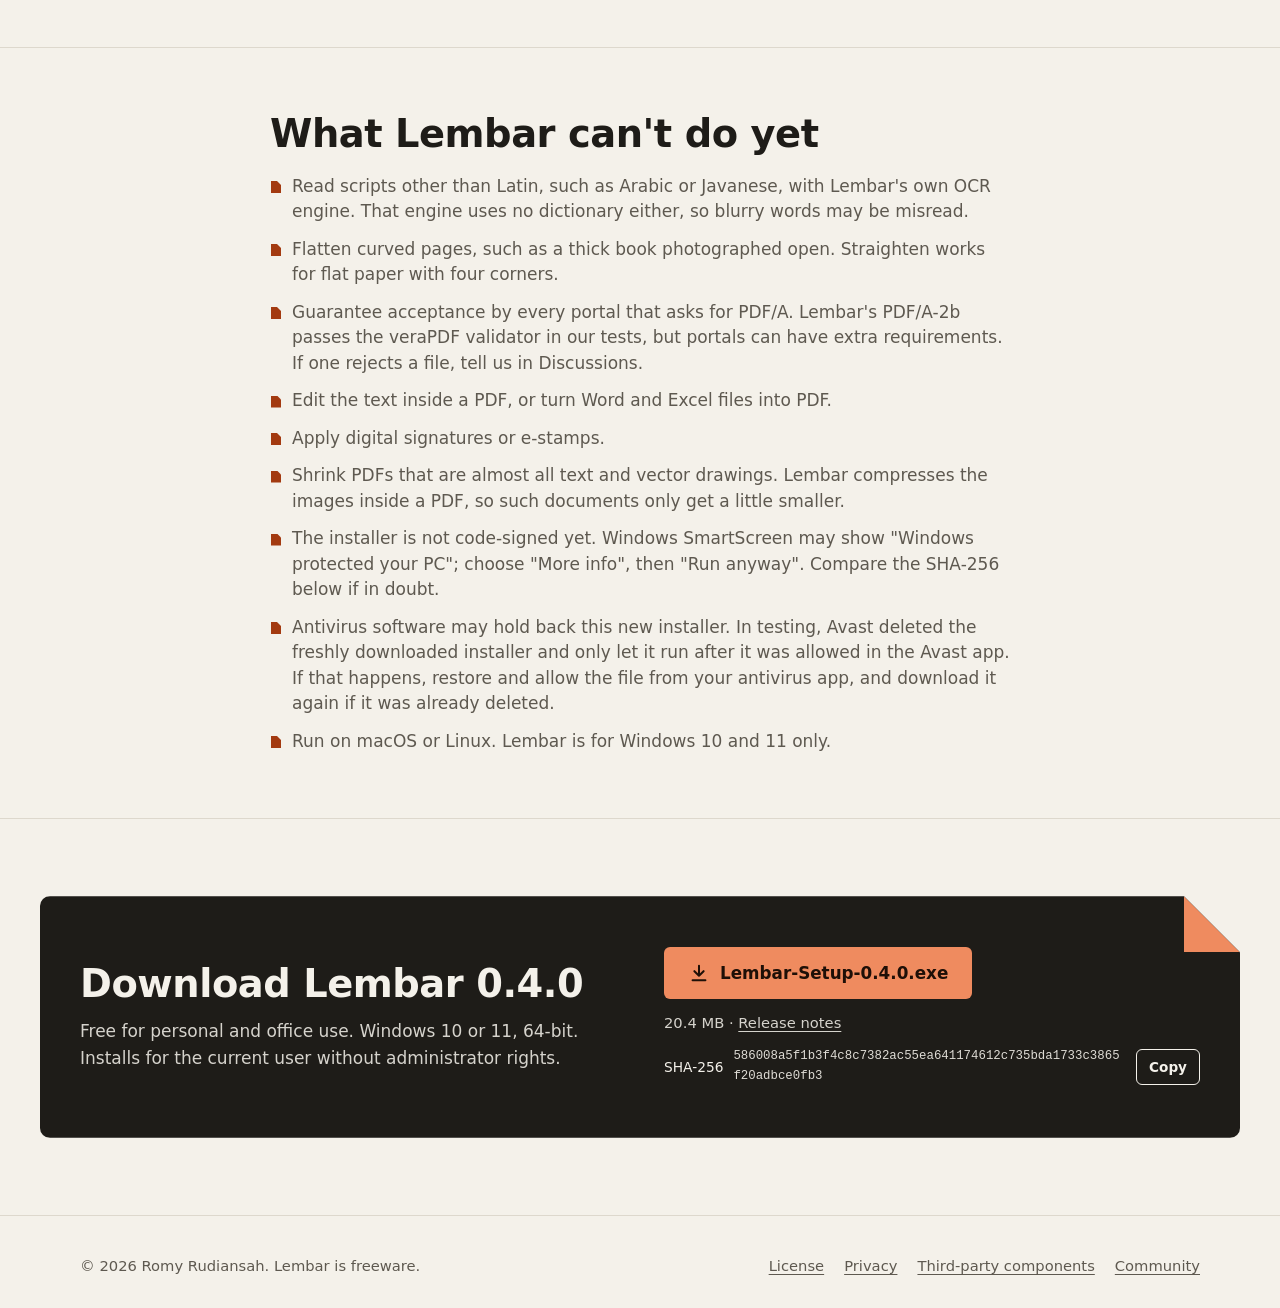
==== commit f82f3c46: "Situs Lembar 0.4.0 (dari cbfd5f1)" ====
--- a/index.html
+++ b/index.html
@@ -67,11 +67,11 @@
           <span data-l="en">Lembar merges, reorders, and rotates PDF pages and photos, then saves them under the size you set, such as 800 KB for a CPNS diploma. Free for Windows, and it works offline.</span>
         </p>
         <div class="hero-cta">
-          <a class="btn btn-primary" href="https://github.com/romyrudiansah/lembar/releases/download/v0.3.0/Lembar-Setup-0.3.0.exe">
+          <a class="btn btn-primary" href="https://github.com/romyrudiansah/lembar/releases/download/v0.4.0/Lembar-Setup-0.4.0.exe">
             <svg viewBox="0 0 24 24" aria-hidden="true"><path d="M12 4v11M7 10l5 5 5-5M5 20h14"/></svg>
-            <span data-l="id">Unduh Lembar 0.3.0</span><span data-l="en">Download Lembar 0.3.0</span>
+            <span data-l="id">Unduh Lembar 0.4.0</span><span data-l="en">Download Lembar 0.4.0</span>
           </a>
-          <p class="meta"><span data-l="id">Gratis · Windows 10 atau 11, 64-bit · 8.4 MB</span><span data-l="en">Free · Windows 10 or 11, 64-bit · 8.4 MB</span></p>
+          <p class="meta"><span data-l="id">Gratis · Windows 10 atau 11, 64-bit · 20.4 MB</span><span data-l="en">Free · Windows 10 or 11, 64-bit · 20.4 MB</span></p>
           <a class="text-link" href="#belum"><span data-l="id">Lihat yang belum bisa</span><span data-l="en">See what it can't do yet</span></a>
         </div>
       </div>
@@ -110,8 +110,8 @@
         </div>
       </div>
       <figure class="shot shot-wide">
-        <img data-l="id" src="img/save-id.png" width="1120" height="740" loading="lazy" alt="Dialog Simpan Lembar. Kolom kiri: pilihan halaman, format PDF, JPG, atau PNG, satu file, per halaman, atau per file asal, batas ukuran dengan preset Ijazah CPNS 800 KB dan Transkrip CPNS 500 KB, hitam-putih, perjelas foto dokumen, dan kertas A4. Kolom kanan: watermark, nomor halaman, OCR, kata sandi, dan hapus metadata.">
-        <img data-l="en" src="img/save-en.png" width="1120" height="740" loading="lazy" alt="The Lembar Save dialog. Left column: page choice, PDF, JPG, or PNG format, one file, per page, or per source file, a size limit with CPNS diploma 800 KB and CPNS transcript 500 KB presets, grayscale, document photo cleanup, and A4 paper. Right column: watermark, page numbers, OCR, password, and metadata removal.">
+        <img data-l="id" src="img/save-id.png" width="1120" height="740" loading="lazy" alt="Dialog Simpan Lembar. Kolom kiri: pilihan halaman, format PDF, JPG, atau PNG, satu file, per halaman, atau per file asal, batas ukuran dengan preset Ijazah CPNS 800 KB dan Transkrip CPNS 500 KB, hitam-putih, perjelas foto dokumen, dan kertas A4. Kolom kanan: watermark, nomor halaman, OCR, PDF/A untuk arsip, kata sandi, dan hapus metadata.">
+        <img data-l="en" src="img/save-en.png" width="1120" height="740" loading="lazy" alt="The Lembar Save dialog. Left column: page choice, PDF, JPG, or PNG format, one file, per page, or per source file, a size limit with CPNS diploma 800 KB and CPNS transcript 500 KB presets, grayscale, document photo cleanup, and A4 paper. Right column: watermark, page numbers, OCR, PDF/A for archiving, password, and metadata removal.">
       </figure>
     </div>
   </section>
@@ -127,8 +127,9 @@
           <li><span data-l="id">Klik dua kali untuk melihat halaman sebesar jendela sebelum disimpan.</span><span data-l="en">Double-click to see a page at window size before saving.</span></li>
           <li><span data-l="id">Foto menjadi halaman A4, tegak atau mendatar mengikuti fotonya. JPEG yang tidak perlu diputar masuk apa adanya, tanpa turun mutu.</span><span data-l="en">Photos become A4 pages, portrait or landscape to match. JPEGs that need no rotation go in as they are, without losing quality.</span></li>
           <li><span data-l="id">Simpan sebagai satu PDF, satu PDF per halaman, satu PDF per file asal, atau JPG dan PNG per halaman.</span><span data-l="en">Save as one PDF, one PDF per page, one PDF per source file, or JPG and PNG per page.</span></li>
+          <li><span data-l="id">Simpan sebagai PDF/A-2b untuk arsip atau portal yang memintanya. Halaman yang fontnya tidak tertanam disimpan sebagai gambar, dengan teksnya tetap bisa dicari.</span><span data-l="en">Save as PDF/A-2b for archives or portals that require it. Pages whose fonts are not embedded are saved as images, with their text still searchable.</span></li>
           <li><span data-l="id">Potong halaman di pratinjau untuk membuang tepi meja atau bagian yang tidak perlu.</span><span data-l="en">Crop a page in the preview to cut away the table edge or anything you don't need.</span></li>
-          <li><span data-l="id">Jadikan hasil pindai bisa dicari dan disalin (OCR) dengan mesin OCR bawaan Windows, langsung di komputer ini.</span><span data-l="en">Make scans searchable and copyable (OCR) with the OCR engine built into Windows, right on this computer.</span></li>
+          <li><span data-l="id">Jadikan hasil pindai bisa dicari dan disalin (OCR) langsung di komputer ini. Lembar memakai OCR bawaan Windows, atau mesinnya sendiri bila Windows tidak punya, misalnya Windows yang hanya berbahasa Indonesia.</span><span data-l="en">Make scans searchable and copyable (OCR) right on this computer. Lembar uses the OCR built into Windows, or its own engine when Windows has none, such as an Indonesian-only Windows.</span></li>
           <li><span data-l="id">Urungkan sampai 100 langkah, dan pakai panah keyboard untuk memilih atau memindah halaman.</span><span data-l="en">Undo up to 100 steps, and use the arrow keys to select or move pages.</span></li>
         </ul>
       </div>
@@ -139,12 +140,26 @@
     </div>
   </section>
 
-  <section class="sec" id="salinan">
+  <section class="sec" id="luruskan">
     <div class="wrap split split-flip">
       <figure class="shot">
-        <img data-l="id" src="img/watermark-id.jpg" width="1120" height="740" loading="lazy" alt="Pratinjau satu halaman di Lembar dengan watermark miring 'Hanya untuk keperluan pendaftaran' yang diulang di seluruh halaman.">
-        <img data-l="en" src="img/watermark-en.jpg" width="1120" height="740" loading="lazy" alt="A single-page preview in Lembar with a slanted 'For registration purposes only' watermark repeated across the page.">
-      </figure>
+        <img data-l="id" src="img/straighten-id.jpg" width="1120" height="740" loading="lazy" alt="Pratinjau foto surat yang diambil miring di atas meja kayu. Alat Luruskan aktif: empat titik putih menandai sudut kertas yang ditemukan otomatis, dengan petunjuk 'Tepi kertas ketemu. Seret sudut bila perlu, lalu tekan Enter'.">
+        <img data-l="en" src="img/straighten-en.jpg" width="1120" height="740" loading="lazy" alt="A preview of a letter photographed at an angle on a wooden desk. The Straighten tool is active: four white dots mark the paper corners found automatically, with the hint 'Paper edges found. Drag a corner if needed, then press Enter'.">
+      </figure>
+      <div class="split-text">
+        <h2><span data-l="id">Foto dokumen yang miring, jadi lurus seperti hasil pindai.</span><span data-l="en">A document photo taken at an angle, flattened like a scan.</span></h2>
+        <p><span data-l="id">Foto ijazah atau KTP dari ponsel jarang lurus. Di pratinjau, pilih Luruskan: Lembar mencari tepi kertas, Anda membetulkan sudut yang meleset, lalu tekan Enter. Halaman itu diganti foto yang sudah lurus, dan bisa diurungkan.</span><span data-l="en">Phone photos of a diploma or ID card are rarely straight. In the preview, choose Straighten: Lembar finds the paper's edges, you fix any corner that is off, then press Enter. The page is replaced by the flattened photo, and you can undo it.</span></p>
+        <ul>
+          <li><span data-l="id">Bila tepi kertas tidak terdeteksi, misalnya kertas putih di meja putih, seret keempat sudutnya sendiri.</span><span data-l="en">If the edges are not detected, such as white paper on a white desk, drag the four corners yourself.</span></li>
+          <li><span data-l="id">Rasio hasil dibulatkan ke A4, F4, Letter, atau ukuran KTP bila sudah dekat.</span><span data-l="en">The result's proportions snap to A4, F4, Letter, or ID card size when they are close.</span></li>
+          <li><span data-l="id">Kotak sensor di halaman itu ikut menyatu ke foto hasil pelurusan.</span><span data-l="en">Redaction boxes on that page are burned into the flattened photo.</span></li>
+        </ul>
+      </div>
+    </div>
+  </section>
+
+  <section class="sec" id="salinan">
+    <div class="wrap split">
       <div class="split-text">
         <h2><span data-l="id">Salinan KTP yang tidak bisa dipakai untuk keperluan lain.</span><span data-l="en">ID copies that cannot be reused for something else.</span></h2>
         <p><span data-l="id">Tulis tujuannya di setiap halaman. Watermark miring bisa diulang di seluruh halaman supaya sulit dipotong.</span><span data-l="en">Write the purpose on every page. The slanted watermark can repeat across the whole page so it is hard to crop out.</span></p>
@@ -157,6 +172,10 @@
           <li><span data-l="id">Perjelas foto dokumen dari ponsel: kertas diputihkan dan tulisan dipertegas.</span><span data-l="en">Clean up phone photos of documents: the paper turns white and the writing gets darker.</span></li>
         </ul>
       </div>
+      <figure class="shot">
+        <img data-l="id" src="img/watermark-id.jpg" width="1120" height="740" loading="lazy" alt="Pratinjau satu halaman di Lembar dengan watermark miring 'Hanya untuk keperluan pendaftaran' yang diulang di seluruh halaman.">
+        <img data-l="en" src="img/watermark-en.jpg" width="1120" height="740" loading="lazy" alt="A single-page preview in Lembar with a slanted 'For registration purposes only' watermark repeated across the page.">
+      </figure>
     </div>
   </section>
 
@@ -181,7 +200,8 @@
         <div><dt><kbd>Delete</kbd></dt><dd><span data-l="id">Hapus halaman terpilih</span><span data-l="en">Delete selected pages</span></dd></div>
         <div><dt><kbd>Ctrl</kbd> <kbd>Z</kbd></dt><dd><span data-l="id">Urungkan</span><span data-l="en">Undo</span></dd></div>
         <div><dt><kbd>Ctrl</kbd> <kbd>Y</kbd></dt><dd><span data-l="id">Ulangi</span><span data-l="en">Redo</span></dd></div>
-        <div><dt><kbd>Spasi</kbd></dt><dd><span data-l="id">Pratinjau halaman terpilih; panah kiri dan kanan untuk berpindah</span><span data-l="en">Preview the selected page; left and right arrows to move</span></dd></div>
+        <div><dt><kbd><span data-l="id">Spasi</span><span data-l="en">Space</span></kbd></dt><dd><span data-l="id">Pratinjau halaman terpilih; panah kiri dan kanan untuk berpindah</span><span data-l="en">Preview the selected page; left and right arrows to move</span></dd></div>
+        <div><dt><kbd>Enter</kbd></dt><dd><span data-l="id">Terapkan pelurusan di pratinjau</span><span data-l="en">Apply straightening in the preview</span></dd></div>
         <div><dt><kbd>Ctrl</kbd> <kbd>+</kbd></dt><dd><span data-l="id">Perbesar gambar halaman</span><span data-l="en">Larger thumbnails</span></dd></div>
         <div><dt><kbd>Ctrl</kbd> <kbd>-</kbd></dt><dd><span data-l="id">Perkecil gambar halaman</span><span data-l="en">Smaller thumbnails</span></dd></div>
         <div><dt><kbd>←</kbd> <kbd>→</kbd> <kbd>↑</kbd> <kbd>↓</kbd></dt><dd><span data-l="id">Pindah ke halaman lain</span><span data-l="en">Move to another page</span></dd></div>
@@ -196,9 +216,9 @@
     <div class="wrap narrow">
       <h2><span data-l="id">Yang belum bisa dilakukan Lembar</span><span data-l="en">What Lembar can't do yet</span></h2>
       <ul class="gaps">
-        <li><span data-l="id">Memakai OCR bahasa Indonesia bila Windows tidak memasangnya. OCR mengikuti bahasa yang terpasang di Windows; mesin bahasa Inggris tetap membaca huruf Latin, tetapi bisa salah membaca sebagian kata Indonesia.</span><span data-l="en">Use Indonesian OCR when Windows doesn't have it installed. OCR follows the languages installed in Windows; the English engine still reads Latin letters but may misread some Indonesian words.</span></li>
-        <li><span data-l="id">Meluruskan foto yang miring atau perspektifnya condong. Potong bagian yang perlu saja dulu.</span><span data-l="en">Straighten photos taken at an angle. Crop to the part you need for now.</span></li>
-        <li><span data-l="id">Membuat PDF/A untuk arsip resmi.</span><span data-l="en">Create PDF/A for official archiving.</span></li>
+        <li><span data-l="id">Membaca huruf selain Latin, misalnya Arab atau aksara Jawa, dengan mesin OCR bawaan Lembar. Mesin itu juga tidak memakai kamus, jadi kata yang hurufnya buram bisa terbaca keliru.</span><span data-l="en">Read scripts other than Latin, such as Arabic or Javanese, with Lembar's own OCR engine. That engine uses no dictionary either, so blurry words may be misread.</span></li>
+        <li><span data-l="id">Meluruskan halaman yang melengkung, misalnya buku tebal yang difoto terbuka. Luruskan bekerja untuk kertas datar dengan empat sudut.</span><span data-l="en">Flatten curved pages, such as a thick book photographed open. Straighten works for flat paper with four corners.</span></li>
+        <li><span data-l="id">Menjamin diterima semua portal yang meminta PDF/A. PDF/A-2b dari Lembar lolos validator veraPDF dalam uji kami, tetapi portal bisa punya syarat tambahan. Bila ada yang menolak, ceritakan di Diskusi.</span><span data-l="en">Guarantee acceptance by every portal that asks for PDF/A. Lembar's PDF/A-2b passes the veraPDF validator in our tests, but portals can have extra requirements. If one rejects a file, tell us in Discussions.</span></li>
         <li><span data-l="id">Mengedit tulisan di dalam PDF, atau mengubah Word dan Excel menjadi PDF.</span><span data-l="en">Edit the text inside a PDF, or turn Word and Excel files into PDF.</span></li>
         <li><span data-l="id">Membubuhkan tanda tangan digital atau e-meterai.</span><span data-l="en">Apply digital signatures or e-stamps.</span></li>
         <li><span data-l="id">Mengecilkan PDF yang isinya hampir semua teks dan gambar vektor. Lembar mengompres gambar di dalam PDF, jadi dokumen seperti itu hanya mengecil sedikit.</span><span data-l="en">Shrink PDFs that are almost all text and vector drawings. Lembar compresses the images inside a PDF, so such documents only get a little smaller.</span></li>
@@ -212,18 +232,18 @@
   <section class="get" id="unduh">
     <div class="wrap get-sheet">
       <div>
-        <h2><span data-l="id">Unduh Lembar 0.3.0</span><span data-l="en">Download Lembar 0.3.0</span></h2>
+        <h2><span data-l="id">Unduh Lembar 0.4.0</span><span data-l="en">Download Lembar 0.4.0</span></h2>
         <p><span data-l="id">Gratis untuk pemakaian pribadi maupun kantor. Windows 10 atau 11, 64-bit. Dipasang untuk pengguna ini tanpa hak administrator.</span><span data-l="en">Free for personal and office use. Windows 10 or 11, 64-bit. Installs for the current user without administrator rights.</span></p>
       </div>
       <div class="get-cta">
-        <a class="btn btn-ink" href="https://github.com/romyrudiansah/lembar/releases/download/v0.3.0/Lembar-Setup-0.3.0.exe">
+        <a class="btn btn-ink" href="https://github.com/romyrudiansah/lembar/releases/download/v0.4.0/Lembar-Setup-0.4.0.exe">
           <svg viewBox="0 0 24 24" aria-hidden="true"><path d="M12 4v11M7 10l5 5 5-5M5 20h14"/></svg>
-          <span>Lembar-Setup-0.3.0.exe</span>
+          <span>Lembar-Setup-0.4.0.exe</span>
         </a>
-        <p class="meta-ink">8.4 MB · <a href="https://github.com/romyrudiansah/lembar/releases"><span data-l="id">Catatan rilis</span><span data-l="en">Release notes</span></a></p>
+        <p class="meta-ink">20.4 MB · <a href="https://github.com/romyrudiansah/lembar/releases"><span data-l="id">Catatan rilis</span><span data-l="en">Release notes</span></a></p>
         <div class="sha">
           <span>SHA-256</span>
-          <code id="sha">e5ab481a09e80d04ca05dc7a47a7652d57126dcd82ed45b67cf6c4465f8c6ba2</code>
+          <code id="sha">586008a5f1b3f4c8c7382ac55ea641174612c735bda1733c3865f20adbce0fb3</code>
           <button type="button" class="copy" data-copy="sha"><span data-l="id">Salin</span><span data-l="en">Copy</span></button>
         </div>
       </div>
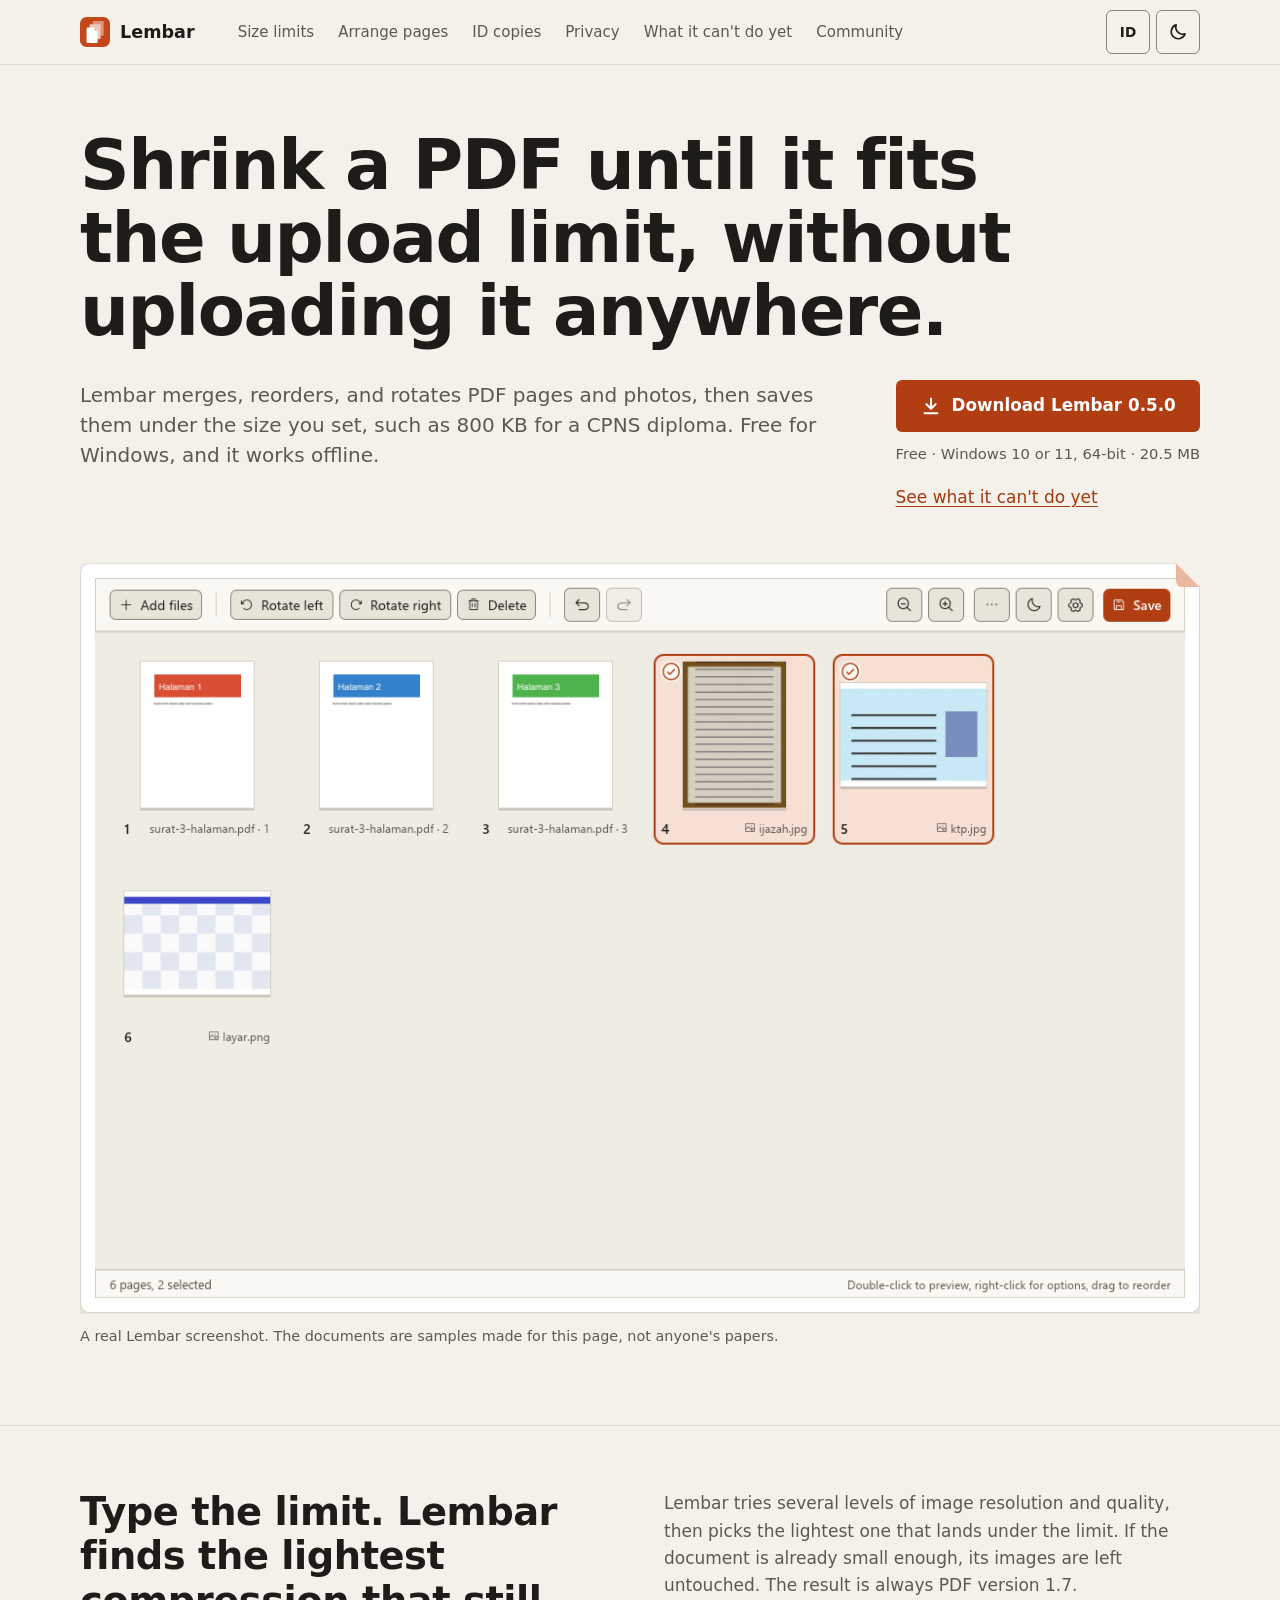
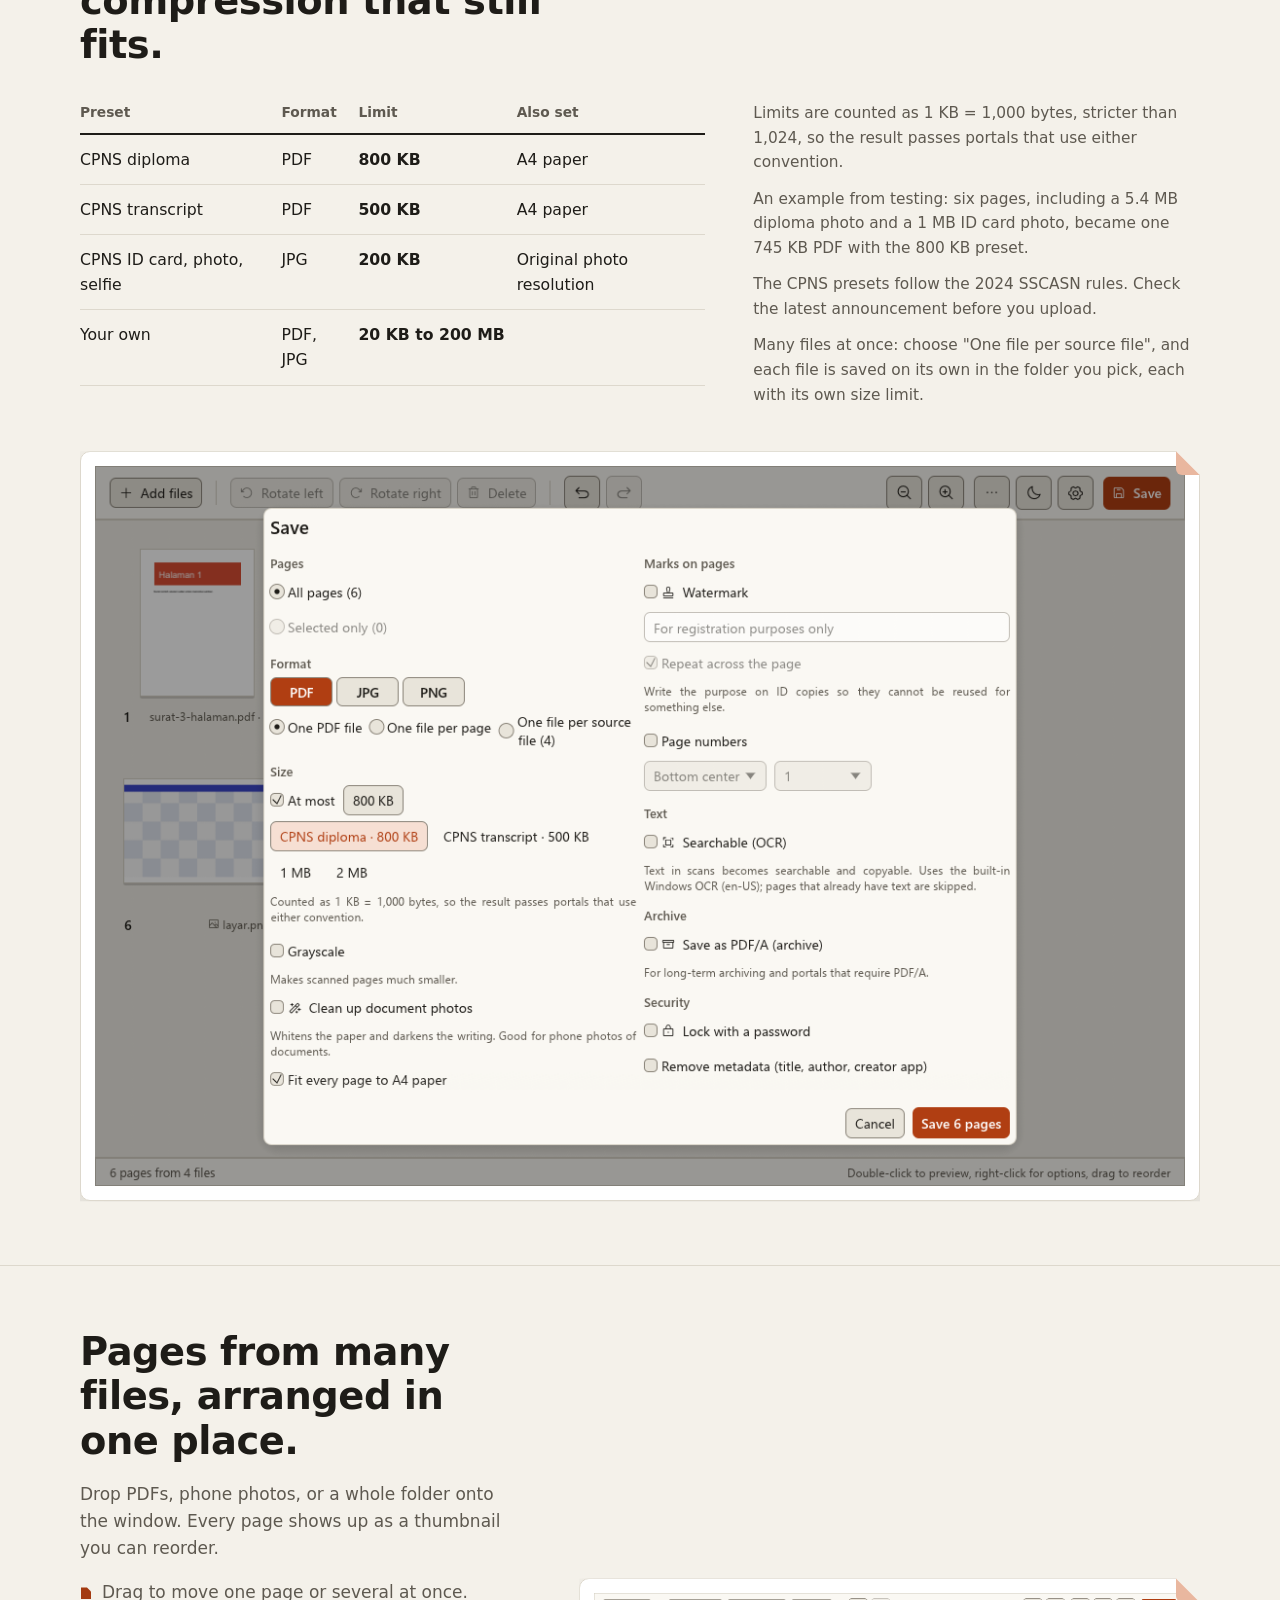
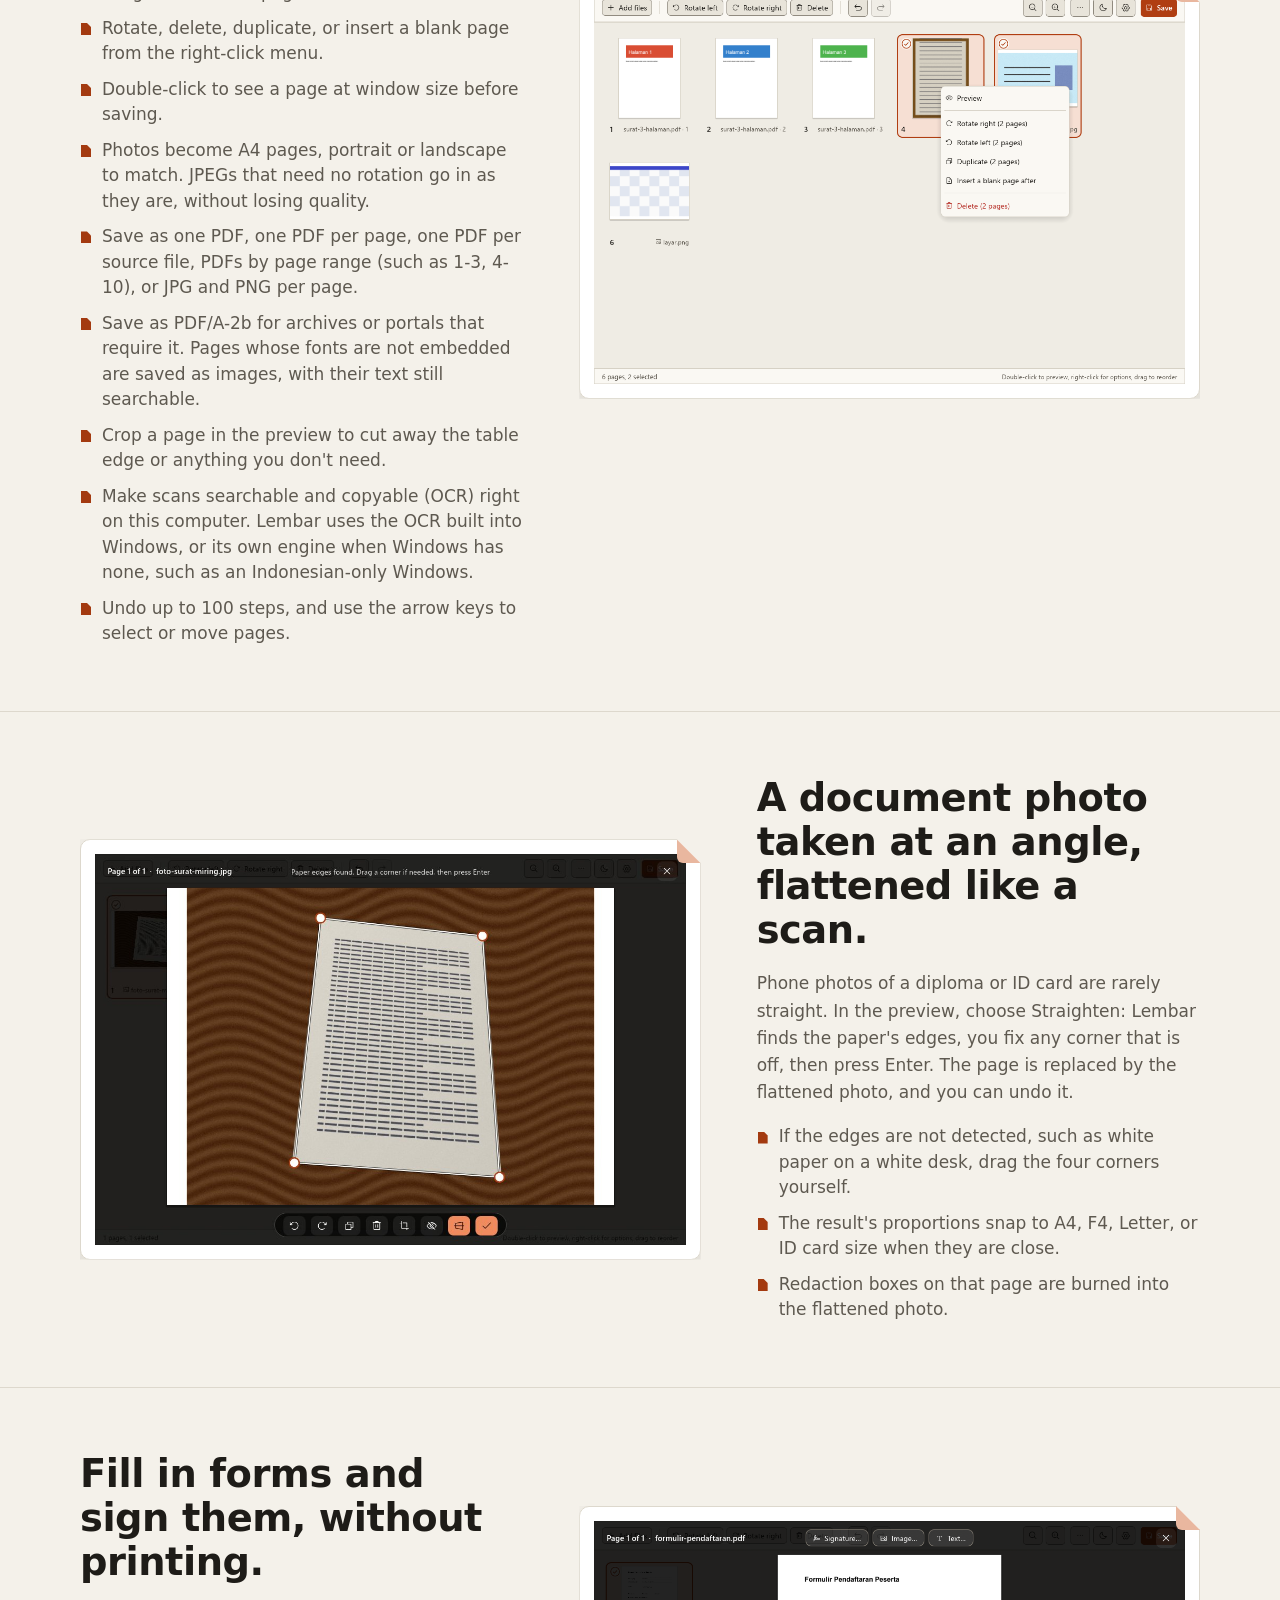
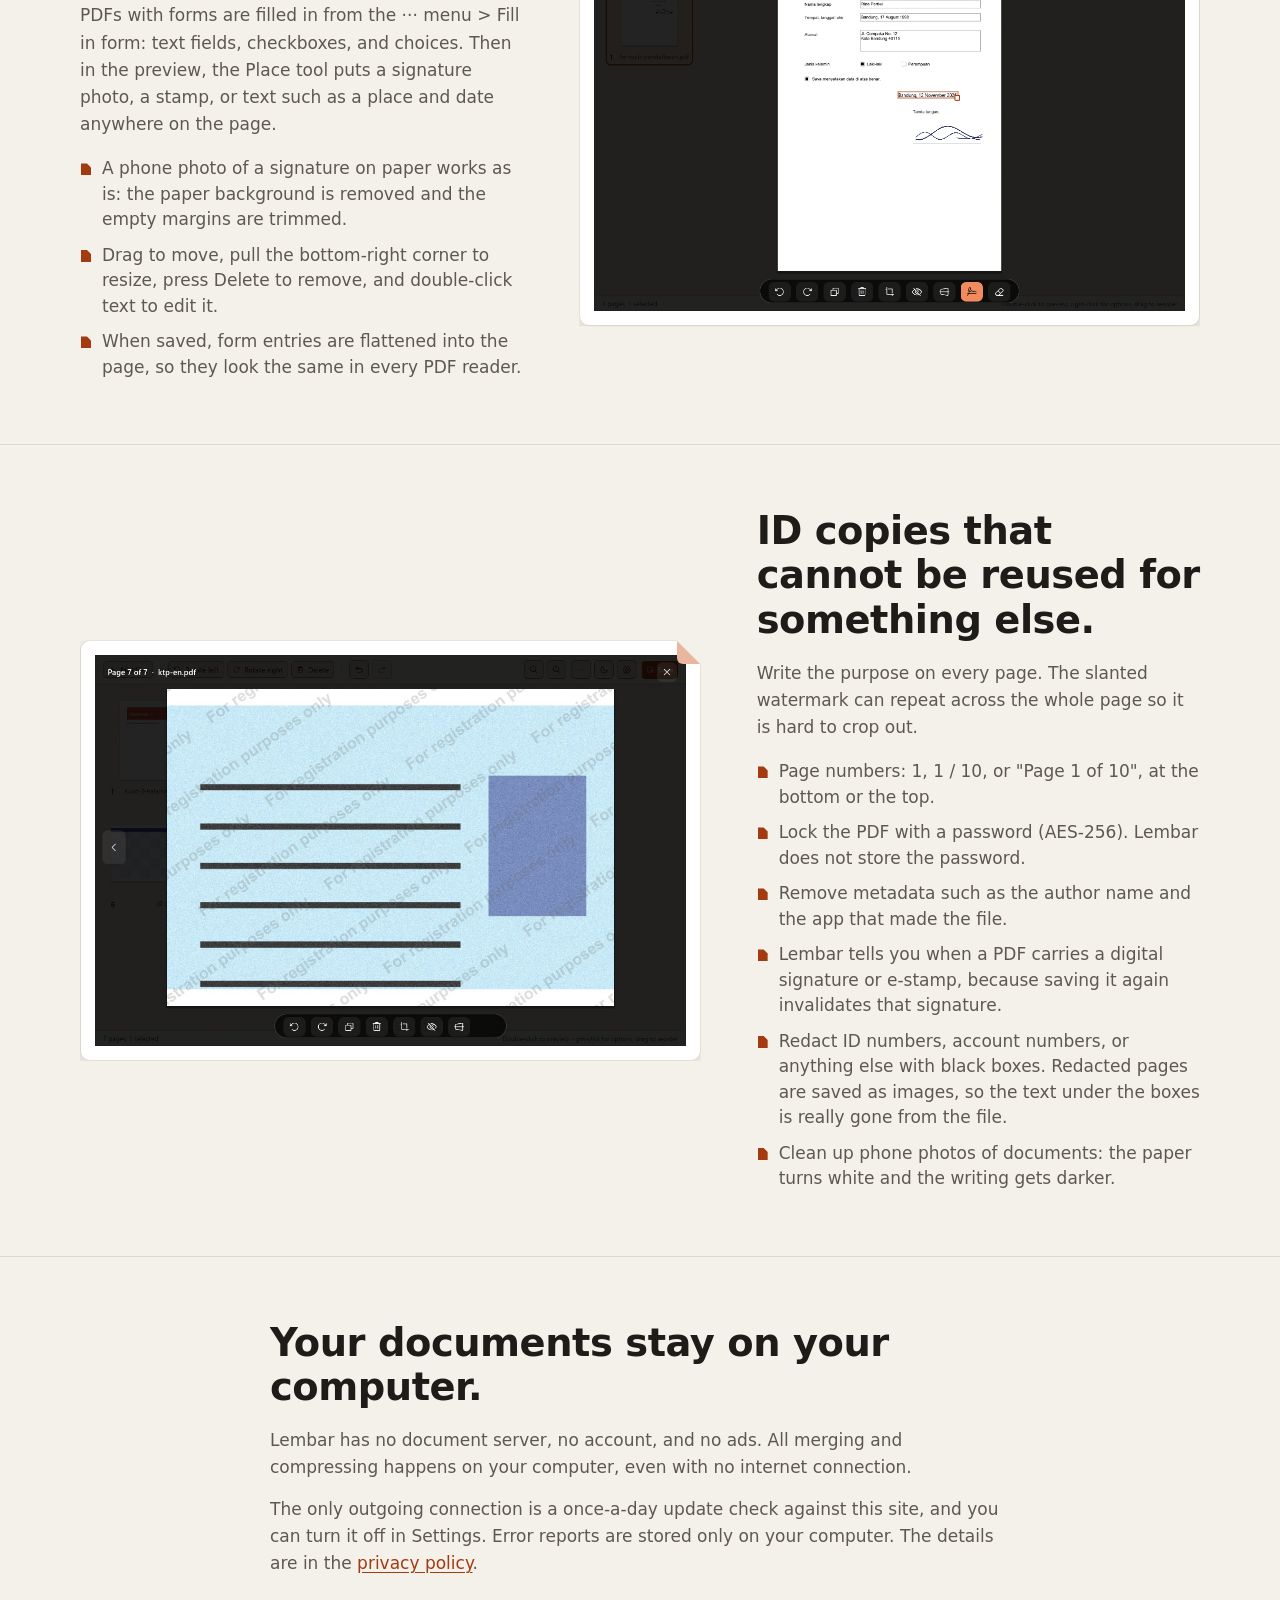
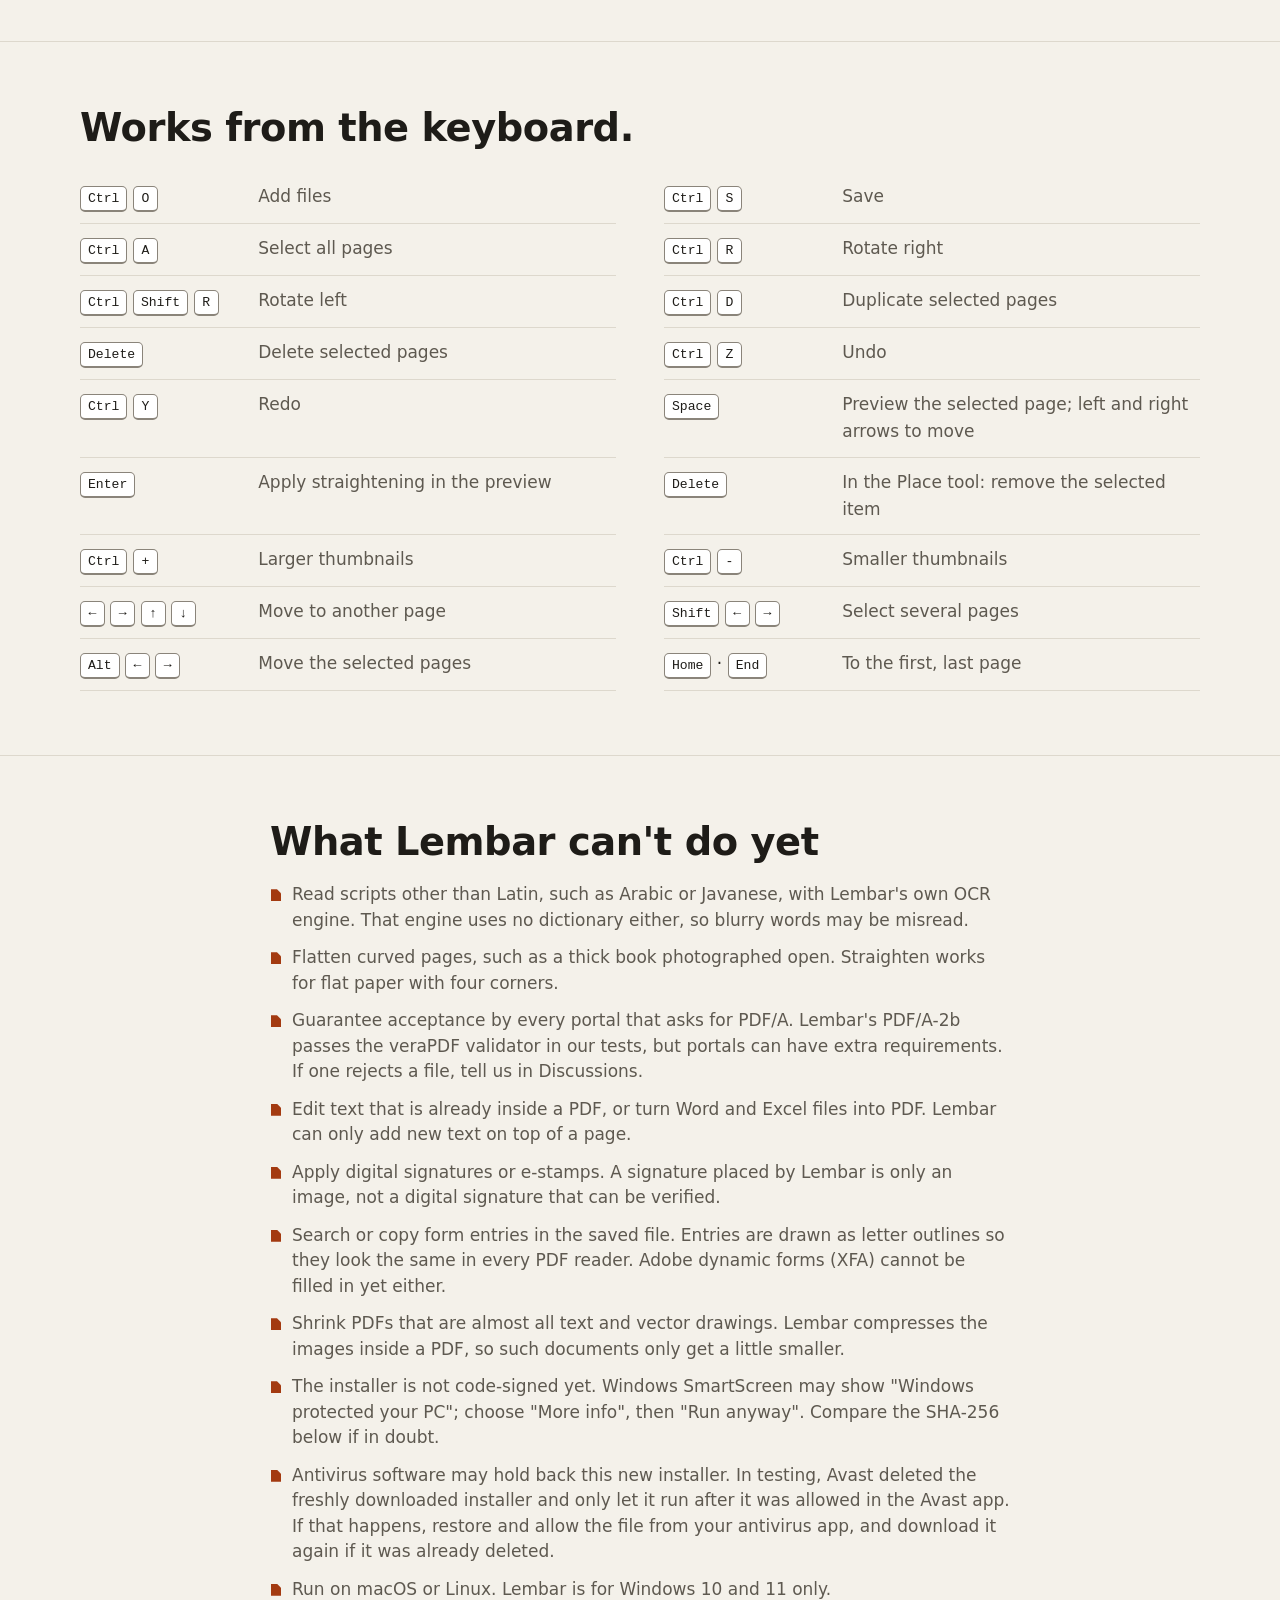
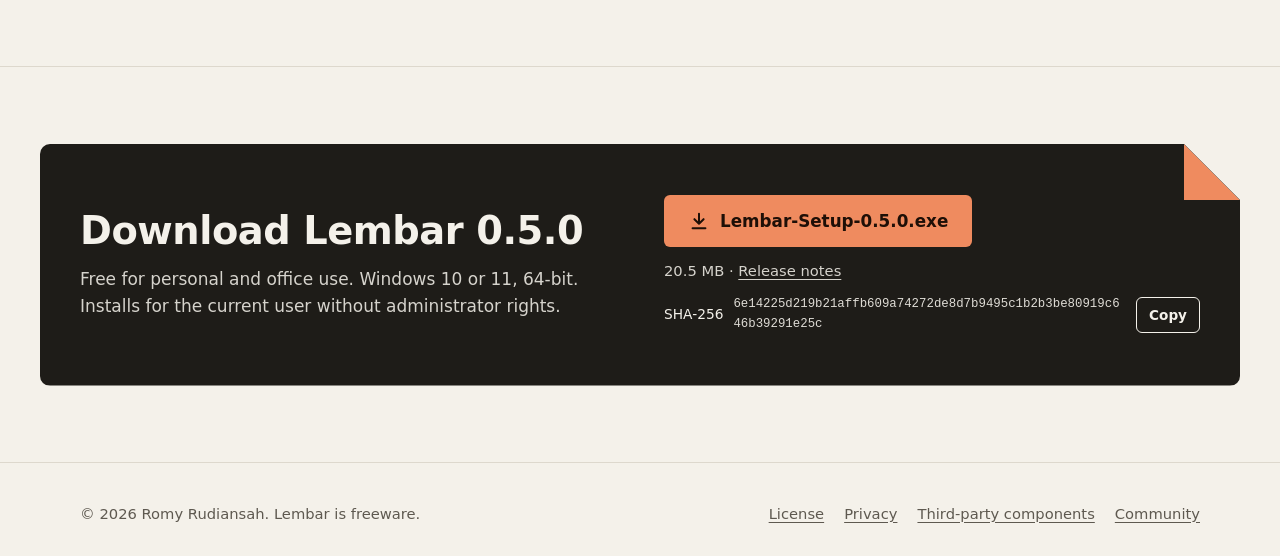
==== commit d45ece15: "Situs Lembar 0.5.0 (dari 958a18b)" ====
--- a/index.html
+++ b/index.html
@@ -67,11 +67,11 @@
           <span data-l="en">Lembar merges, reorders, and rotates PDF pages and photos, then saves them under the size you set, such as 800 KB for a CPNS diploma. Free for Windows, and it works offline.</span>
         </p>
         <div class="hero-cta">
-          <a class="btn btn-primary" href="https://github.com/romyrudiansah/lembar/releases/download/v0.4.0/Lembar-Setup-0.4.0.exe">
+          <a class="btn btn-primary" href="https://github.com/romyrudiansah/lembar/releases/download/v0.5.0/Lembar-Setup-0.5.0.exe">
             <svg viewBox="0 0 24 24" aria-hidden="true"><path d="M12 4v11M7 10l5 5 5-5M5 20h14"/></svg>
-            <span data-l="id">Unduh Lembar 0.4.0</span><span data-l="en">Download Lembar 0.4.0</span>
+            <span data-l="id">Unduh Lembar 0.5.0</span><span data-l="en">Download Lembar 0.5.0</span>
           </a>
-          <p class="meta"><span data-l="id">Gratis · Windows 10 atau 11, 64-bit · 20.4 MB</span><span data-l="en">Free · Windows 10 or 11, 64-bit · 20.4 MB</span></p>
+          <p class="meta"><span data-l="id">Gratis · Windows 10 atau 11, 64-bit · 20.5 MB</span><span data-l="en">Free · Windows 10 or 11, 64-bit · 20.5 MB</span></p>
           <a class="text-link" href="#belum"><span data-l="id">Lihat yang belum bisa</span><span data-l="en">See what it can't do yet</span></a>
         </div>
       </div>
@@ -126,7 +126,7 @@
           <li><span data-l="id">Putar, hapus, duplikat, atau sisipkan halaman kosong dari menu klik kanan.</span><span data-l="en">Rotate, delete, duplicate, or insert a blank page from the right-click menu.</span></li>
           <li><span data-l="id">Klik dua kali untuk melihat halaman sebesar jendela sebelum disimpan.</span><span data-l="en">Double-click to see a page at window size before saving.</span></li>
           <li><span data-l="id">Foto menjadi halaman A4, tegak atau mendatar mengikuti fotonya. JPEG yang tidak perlu diputar masuk apa adanya, tanpa turun mutu.</span><span data-l="en">Photos become A4 pages, portrait or landscape to match. JPEGs that need no rotation go in as they are, without losing quality.</span></li>
-          <li><span data-l="id">Simpan sebagai satu PDF, satu PDF per halaman, satu PDF per file asal, atau JPG dan PNG per halaman.</span><span data-l="en">Save as one PDF, one PDF per page, one PDF per source file, or JPG and PNG per page.</span></li>
+          <li><span data-l="id">Simpan sebagai satu PDF, satu PDF per halaman, satu PDF per file asal, PDF per rentang halaman (misalnya 1-3, 4-10), atau JPG dan PNG per halaman.</span><span data-l="en">Save as one PDF, one PDF per page, one PDF per source file, PDFs by page range (such as 1-3, 4-10), or JPG and PNG per page.</span></li>
           <li><span data-l="id">Simpan sebagai PDF/A-2b untuk arsip atau portal yang memintanya. Halaman yang fontnya tidak tertanam disimpan sebagai gambar, dengan teksnya tetap bisa dicari.</span><span data-l="en">Save as PDF/A-2b for archives or portals that require it. Pages whose fonts are not embedded are saved as images, with their text still searchable.</span></li>
           <li><span data-l="id">Potong halaman di pratinjau untuk membuang tepi meja atau bagian yang tidak perlu.</span><span data-l="en">Crop a page in the preview to cut away the table edge or anything you don't need.</span></li>
           <li><span data-l="id">Jadikan hasil pindai bisa dicari dan disalin (OCR) langsung di komputer ini. Lembar memakai OCR bawaan Windows, atau mesinnya sendiri bila Windows tidak punya, misalnya Windows yang hanya berbahasa Indonesia.</span><span data-l="en">Make scans searchable and copyable (OCR) right on this computer. Lembar uses the OCR built into Windows, or its own engine when Windows has none, such as an Indonesian-only Windows.</span></li>
@@ -158,8 +158,30 @@
     </div>
   </section>
 
+  <section class="sec" id="tempel">
+    <div class="wrap split">
+      <div class="split-text">
+        <h2><span data-l="id">Isi formulir dan bubuhkan tanda tangan, tanpa mencetak.</span><span data-l="en">Fill in forms and sign them, without printing.</span></h2>
+        <p><span data-l="id">PDF berformulir diisi lewat menu ··· &gt; Isi formulir: kolom teks, centang, dan pilihan. Lalu di pratinjau, alat Tempel menaruh foto tanda tangan, cap, atau teks seperti tempat dan tanggal di mana saja di halaman.</span><span data-l="en">PDFs with forms are filled in from the ··· menu &gt; Fill in form: text fields, checkboxes, and choices. Then in the preview, the Place tool puts a signature photo, a stamp, or text such as a place and date anywhere on the page.</span></p>
+        <ul>
+          <li><span data-l="id">Foto tanda tangan di kertas dari ponsel bisa langsung dipakai: latar kertasnya dibuang, tepi kosongnya dipangkas.</span><span data-l="en">A phone photo of a signature on paper works as is: the paper background is removed and the empty margins are trimmed.</span></li>
+          <li><span data-l="id">Seret untuk menggeser, tarik pojok kanan bawah untuk mengubah ukuran, Delete untuk menghapus, dan klik dua kali pada teks untuk mengubahnya.</span><span data-l="en">Drag to move, pull the bottom-right corner to resize, press Delete to remove, and double-click text to edit it.</span></li>
+          <li><span data-l="id">Saat disimpan, isian formulir diratakan jadi bagian halaman, jadi tampil sama di semua aplikasi pembaca PDF.</span><span data-l="en">When saved, form entries are flattened into the page, so they look the same in every PDF reader.</span></li>
+        </ul>
+      </div>
+      <figure class="shot">
+        <img data-l="id" src="img/place-id.png" width="1120" height="740" loading="lazy" alt="Pratinjau formulir pendaftaran yang sudah diisi: nama, tempat dan tanggal lahir, alamat, jenis kelamin, dan pernyataan yang dicentang. Alat Tempel aktif dengan tombol Tanda tangan, Gambar, dan Teks di atas; tanda tangan biru tertempel di atas garis tanda tangan, dan teks 'Bandung, 12 November 2026' terpilih.">
+        <img data-l="en" src="img/place-en.png" width="1120" height="740" loading="lazy" alt="A preview of a filled-in registration form: name, place and date of birth, address, sex, and a checked declaration. The Place tool is active with the Signature, Image, and Text buttons at the top; a blue signature sits on the signature line, and the text 'Bandung, 12 November 2026' is selected.">
+      </figure>
+    </div>
+  </section>
+
   <section class="sec" id="salinan">
-    <div class="wrap split">
+    <div class="wrap split split-flip">
+      <figure class="shot">
+        <img data-l="id" src="img/watermark-id.jpg" width="1120" height="740" loading="lazy" alt="Pratinjau satu halaman di Lembar dengan watermark miring 'Hanya untuk keperluan pendaftaran' yang diulang di seluruh halaman.">
+        <img data-l="en" src="img/watermark-en.jpg" width="1120" height="740" loading="lazy" alt="A single-page preview in Lembar with a slanted 'For registration purposes only' watermark repeated across the page.">
+      </figure>
       <div class="split-text">
         <h2><span data-l="id">Salinan KTP yang tidak bisa dipakai untuk keperluan lain.</span><span data-l="en">ID copies that cannot be reused for something else.</span></h2>
         <p><span data-l="id">Tulis tujuannya di setiap halaman. Watermark miring bisa diulang di seluruh halaman supaya sulit dipotong.</span><span data-l="en">Write the purpose on every page. The slanted watermark can repeat across the whole page so it is hard to crop out.</span></p>
@@ -172,10 +194,6 @@
           <li><span data-l="id">Perjelas foto dokumen dari ponsel: kertas diputihkan dan tulisan dipertegas.</span><span data-l="en">Clean up phone photos of documents: the paper turns white and the writing gets darker.</span></li>
         </ul>
       </div>
-      <figure class="shot">
-        <img data-l="id" src="img/watermark-id.jpg" width="1120" height="740" loading="lazy" alt="Pratinjau satu halaman di Lembar dengan watermark miring 'Hanya untuk keperluan pendaftaran' yang diulang di seluruh halaman.">
-        <img data-l="en" src="img/watermark-en.jpg" width="1120" height="740" loading="lazy" alt="A single-page preview in Lembar with a slanted 'For registration purposes only' watermark repeated across the page.">
-      </figure>
     </div>
   </section>
 
@@ -202,6 +220,7 @@
         <div><dt><kbd>Ctrl</kbd> <kbd>Y</kbd></dt><dd><span data-l="id">Ulangi</span><span data-l="en">Redo</span></dd></div>
         <div><dt><kbd><span data-l="id">Spasi</span><span data-l="en">Space</span></kbd></dt><dd><span data-l="id">Pratinjau halaman terpilih; panah kiri dan kanan untuk berpindah</span><span data-l="en">Preview the selected page; left and right arrows to move</span></dd></div>
         <div><dt><kbd>Enter</kbd></dt><dd><span data-l="id">Terapkan pelurusan di pratinjau</span><span data-l="en">Apply straightening in the preview</span></dd></div>
+        <div><dt><kbd>Delete</kbd></dt><dd><span data-l="id">Di alat Tempel: hapus tempelan yang dipilih</span><span data-l="en">In the Place tool: remove the selected item</span></dd></div>
         <div><dt><kbd>Ctrl</kbd> <kbd>+</kbd></dt><dd><span data-l="id">Perbesar gambar halaman</span><span data-l="en">Larger thumbnails</span></dd></div>
         <div><dt><kbd>Ctrl</kbd> <kbd>-</kbd></dt><dd><span data-l="id">Perkecil gambar halaman</span><span data-l="en">Smaller thumbnails</span></dd></div>
         <div><dt><kbd>←</kbd> <kbd>→</kbd> <kbd>↑</kbd> <kbd>↓</kbd></dt><dd><span data-l="id">Pindah ke halaman lain</span><span data-l="en">Move to another page</span></dd></div>
@@ -219,8 +238,9 @@
         <li><span data-l="id">Membaca huruf selain Latin, misalnya Arab atau aksara Jawa, dengan mesin OCR bawaan Lembar. Mesin itu juga tidak memakai kamus, jadi kata yang hurufnya buram bisa terbaca keliru.</span><span data-l="en">Read scripts other than Latin, such as Arabic or Javanese, with Lembar's own OCR engine. That engine uses no dictionary either, so blurry words may be misread.</span></li>
         <li><span data-l="id">Meluruskan halaman yang melengkung, misalnya buku tebal yang difoto terbuka. Luruskan bekerja untuk kertas datar dengan empat sudut.</span><span data-l="en">Flatten curved pages, such as a thick book photographed open. Straighten works for flat paper with four corners.</span></li>
         <li><span data-l="id">Menjamin diterima semua portal yang meminta PDF/A. PDF/A-2b dari Lembar lolos validator veraPDF dalam uji kami, tetapi portal bisa punya syarat tambahan. Bila ada yang menolak, ceritakan di Diskusi.</span><span data-l="en">Guarantee acceptance by every portal that asks for PDF/A. Lembar's PDF/A-2b passes the veraPDF validator in our tests, but portals can have extra requirements. If one rejects a file, tell us in Discussions.</span></li>
-        <li><span data-l="id">Mengedit tulisan di dalam PDF, atau mengubah Word dan Excel menjadi PDF.</span><span data-l="en">Edit the text inside a PDF, or turn Word and Excel files into PDF.</span></li>
-        <li><span data-l="id">Membubuhkan tanda tangan digital atau e-meterai.</span><span data-l="en">Apply digital signatures or e-stamps.</span></li>
+        <li><span data-l="id">Mengedit tulisan yang sudah ada di dalam PDF, atau mengubah Word dan Excel menjadi PDF. Lembar hanya bisa menambahkan teks baru di atas halaman.</span><span data-l="en">Edit text that is already inside a PDF, or turn Word and Excel files into PDF. Lembar can only add new text on top of a page.</span></li>
+        <li><span data-l="id">Membubuhkan tanda tangan digital atau e-meterai. Tanda tangan yang ditempel Lembar hanyalah gambar, bukan tanda tangan digital yang bisa diverifikasi.</span><span data-l="en">Apply digital signatures or e-stamps. A signature placed by Lembar is only an image, not a digital signature that can be verified.</span></li>
+        <li><span data-l="id">Mencari atau menyalin isian formulir di file hasil. Isian digambar sebagai garis huruf supaya tampil sama di semua pembaca PDF. Formulir dinamis Adobe (XFA) juga belum bisa diisi.</span><span data-l="en">Search or copy form entries in the saved file. Entries are drawn as letter outlines so they look the same in every PDF reader. Adobe dynamic forms (XFA) cannot be filled in yet either.</span></li>
         <li><span data-l="id">Mengecilkan PDF yang isinya hampir semua teks dan gambar vektor. Lembar mengompres gambar di dalam PDF, jadi dokumen seperti itu hanya mengecil sedikit.</span><span data-l="en">Shrink PDFs that are almost all text and vector drawings. Lembar compresses the images inside a PDF, so such documents only get a little smaller.</span></li>
         <li><span data-l="id">Installer belum bertanda tangan kode. Windows SmartScreen bisa menampilkan "Windows protected your PC"; pilih "More info", lalu "Run anyway". Bandingkan SHA-256 di bawah bila ragu.</span><span data-l="en">The installer is not code-signed yet. Windows SmartScreen may show "Windows protected your PC"; choose "More info", then "Run anyway". Compare the SHA-256 below if in doubt.</span></li>
         <li><span data-l="id">Antivirus bisa menahan installer yang masih baru ini. Saat diuji, Avast menghapus installer yang baru diunduh dan baru membiarkannya setelah diizinkan dari aplikasi Avast. Bila itu terjadi, pulihkan dan izinkan file itu dari aplikasi antivirus Anda, lalu unduh ulang bila filenya sudah terhapus.</span><span data-l="en">Antivirus software may hold back this new installer. In testing, Avast deleted the freshly downloaded installer and only let it run after it was allowed in the Avast app. If that happens, restore and allow the file from your antivirus app, and download it again if it was already deleted.</span></li>
@@ -232,18 +252,18 @@
   <section class="get" id="unduh">
     <div class="wrap get-sheet">
       <div>
-        <h2><span data-l="id">Unduh Lembar 0.4.0</span><span data-l="en">Download Lembar 0.4.0</span></h2>
+        <h2><span data-l="id">Unduh Lembar 0.5.0</span><span data-l="en">Download Lembar 0.5.0</span></h2>
         <p><span data-l="id">Gratis untuk pemakaian pribadi maupun kantor. Windows 10 atau 11, 64-bit. Dipasang untuk pengguna ini tanpa hak administrator.</span><span data-l="en">Free for personal and office use. Windows 10 or 11, 64-bit. Installs for the current user without administrator rights.</span></p>
       </div>
       <div class="get-cta">
-        <a class="btn btn-ink" href="https://github.com/romyrudiansah/lembar/releases/download/v0.4.0/Lembar-Setup-0.4.0.exe">
+        <a class="btn btn-ink" href="https://github.com/romyrudiansah/lembar/releases/download/v0.5.0/Lembar-Setup-0.5.0.exe">
           <svg viewBox="0 0 24 24" aria-hidden="true"><path d="M12 4v11M7 10l5 5 5-5M5 20h14"/></svg>
-          <span>Lembar-Setup-0.4.0.exe</span>
+          <span>Lembar-Setup-0.5.0.exe</span>
         </a>
-        <p class="meta-ink">20.4 MB · <a href="https://github.com/romyrudiansah/lembar/releases"><span data-l="id">Catatan rilis</span><span data-l="en">Release notes</span></a></p>
+        <p class="meta-ink">20.5 MB · <a href="https://github.com/romyrudiansah/lembar/releases"><span data-l="id">Catatan rilis</span><span data-l="en">Release notes</span></a></p>
         <div class="sha">
           <span>SHA-256</span>
-          <code id="sha">586008a5f1b3f4c8c7382ac55ea641174612c735bda1733c3865f20adbce0fb3</code>
+          <code id="sha">6e14225d219b21affb609a74272de8d7b9495c1b2b3be80919c646b39291e25c</code>
           <button type="button" class="copy" data-copy="sha"><span data-l="id">Salin</span><span data-l="en">Copy</span></button>
         </div>
       </div>
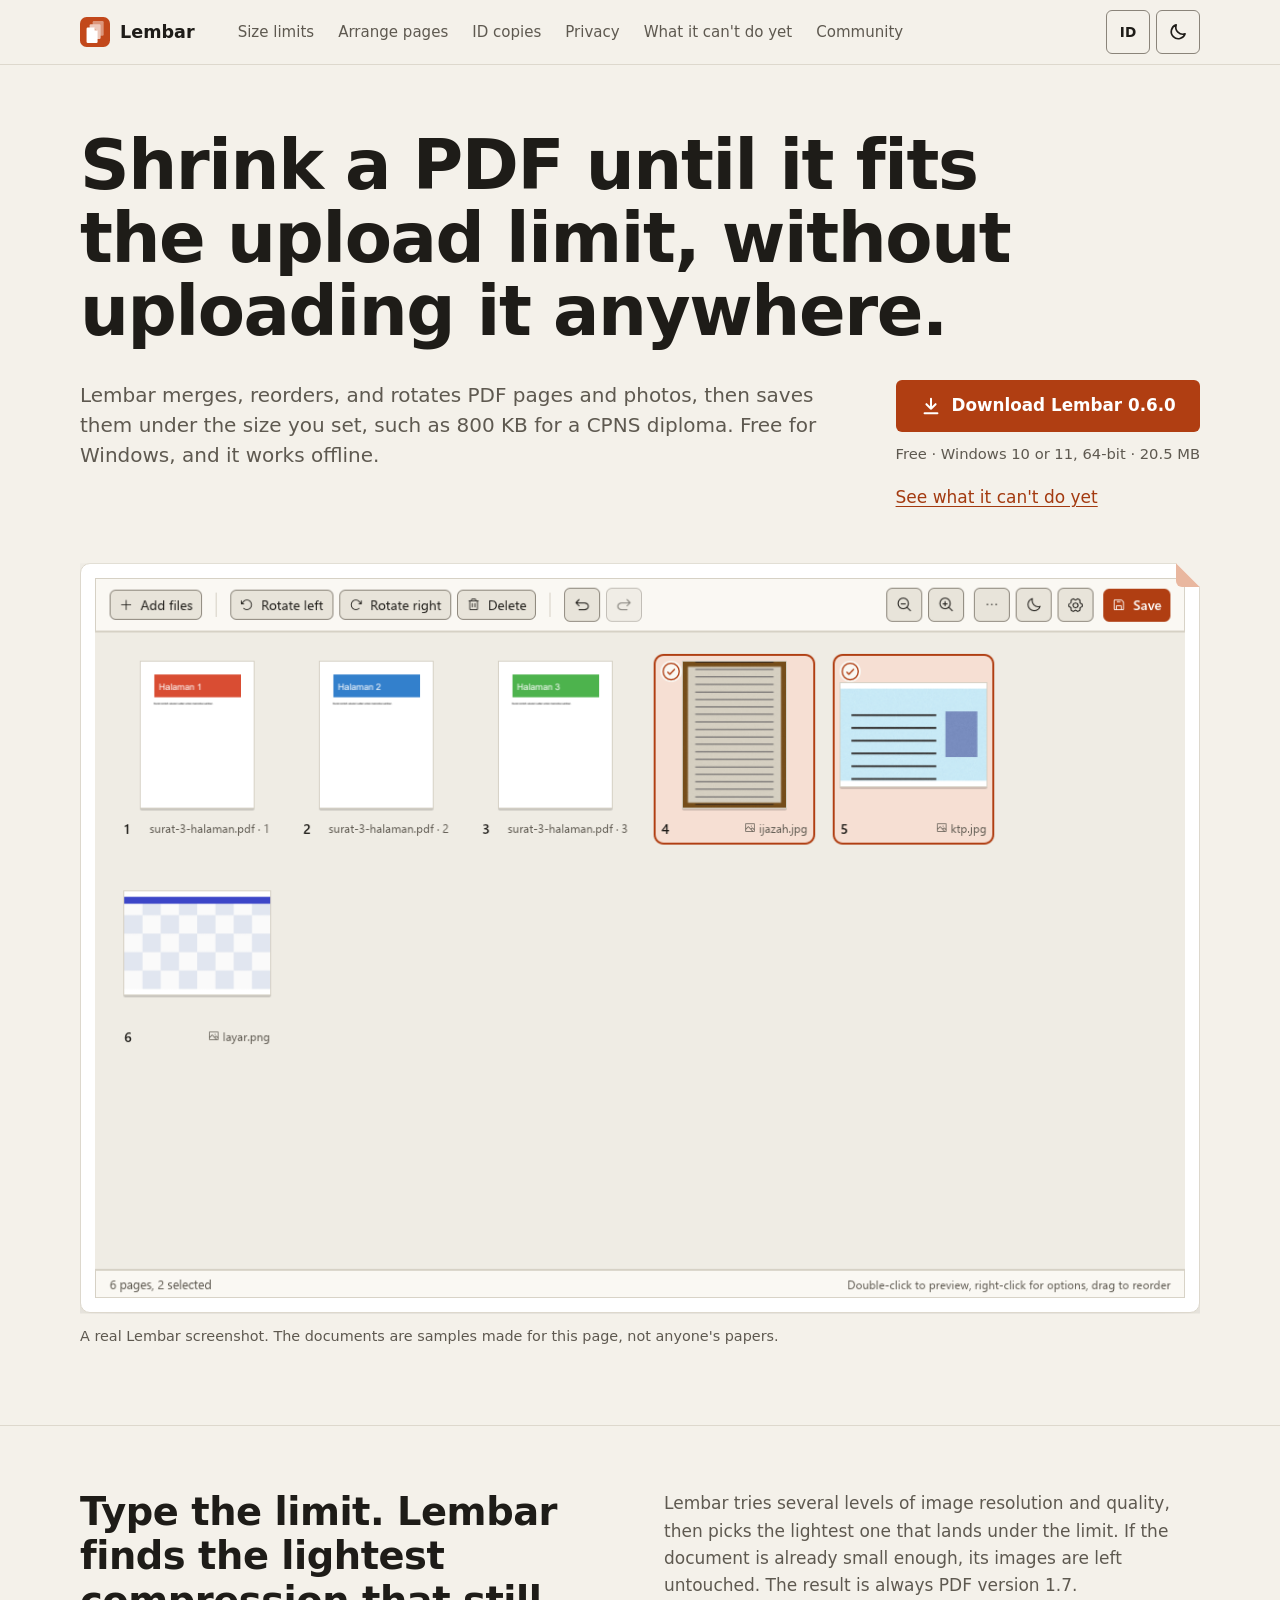
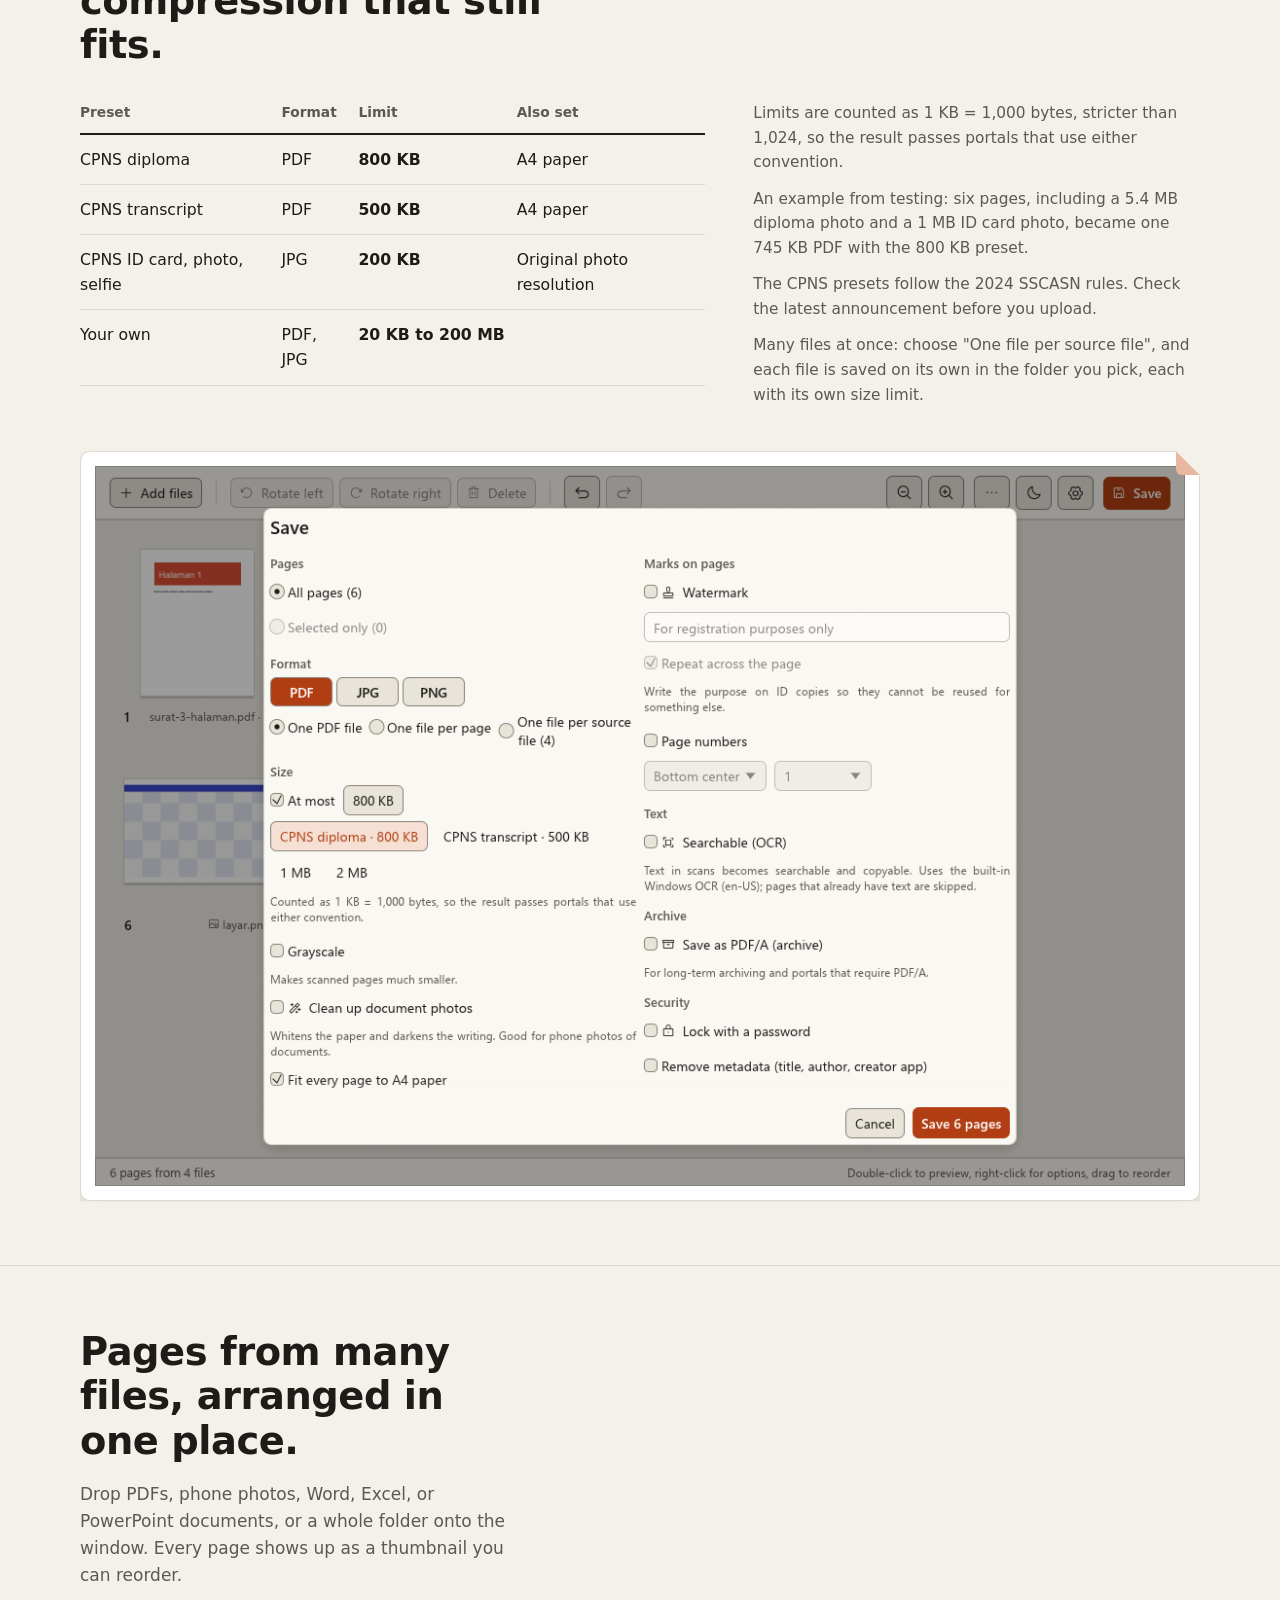
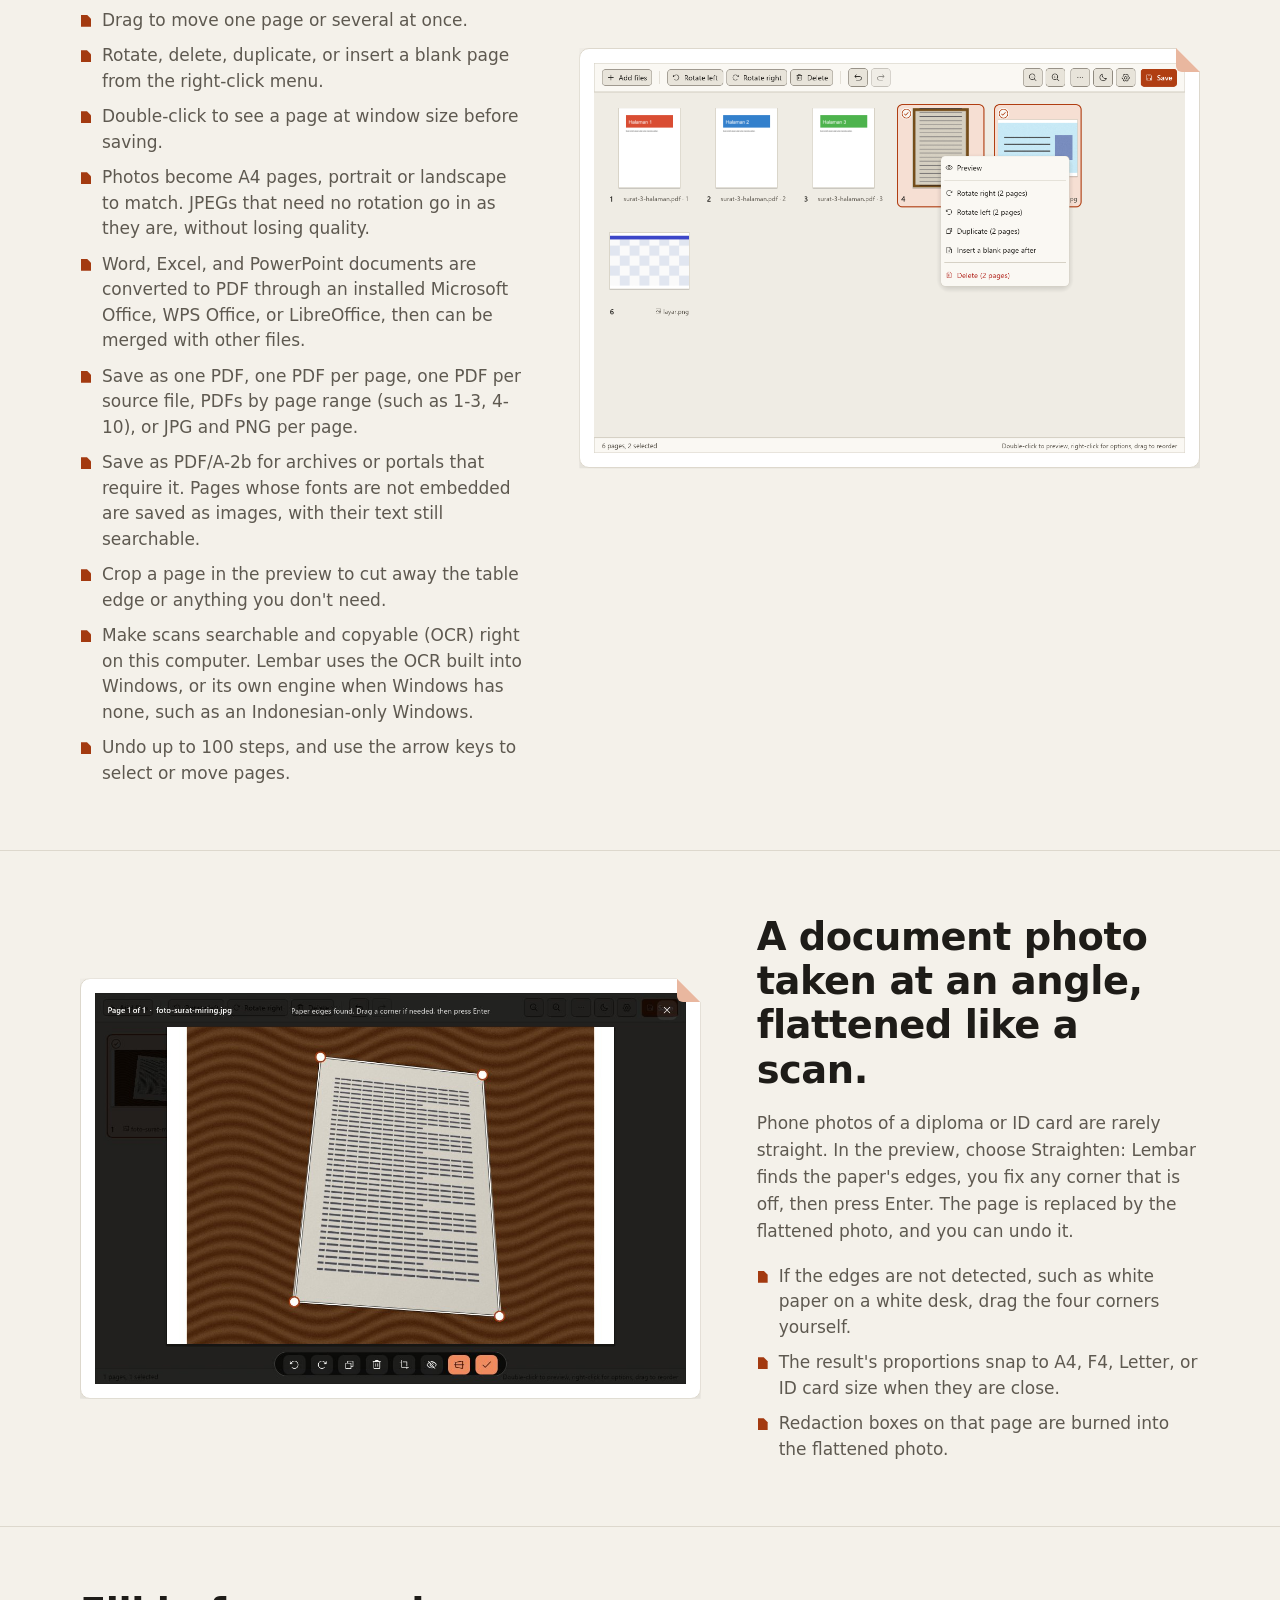
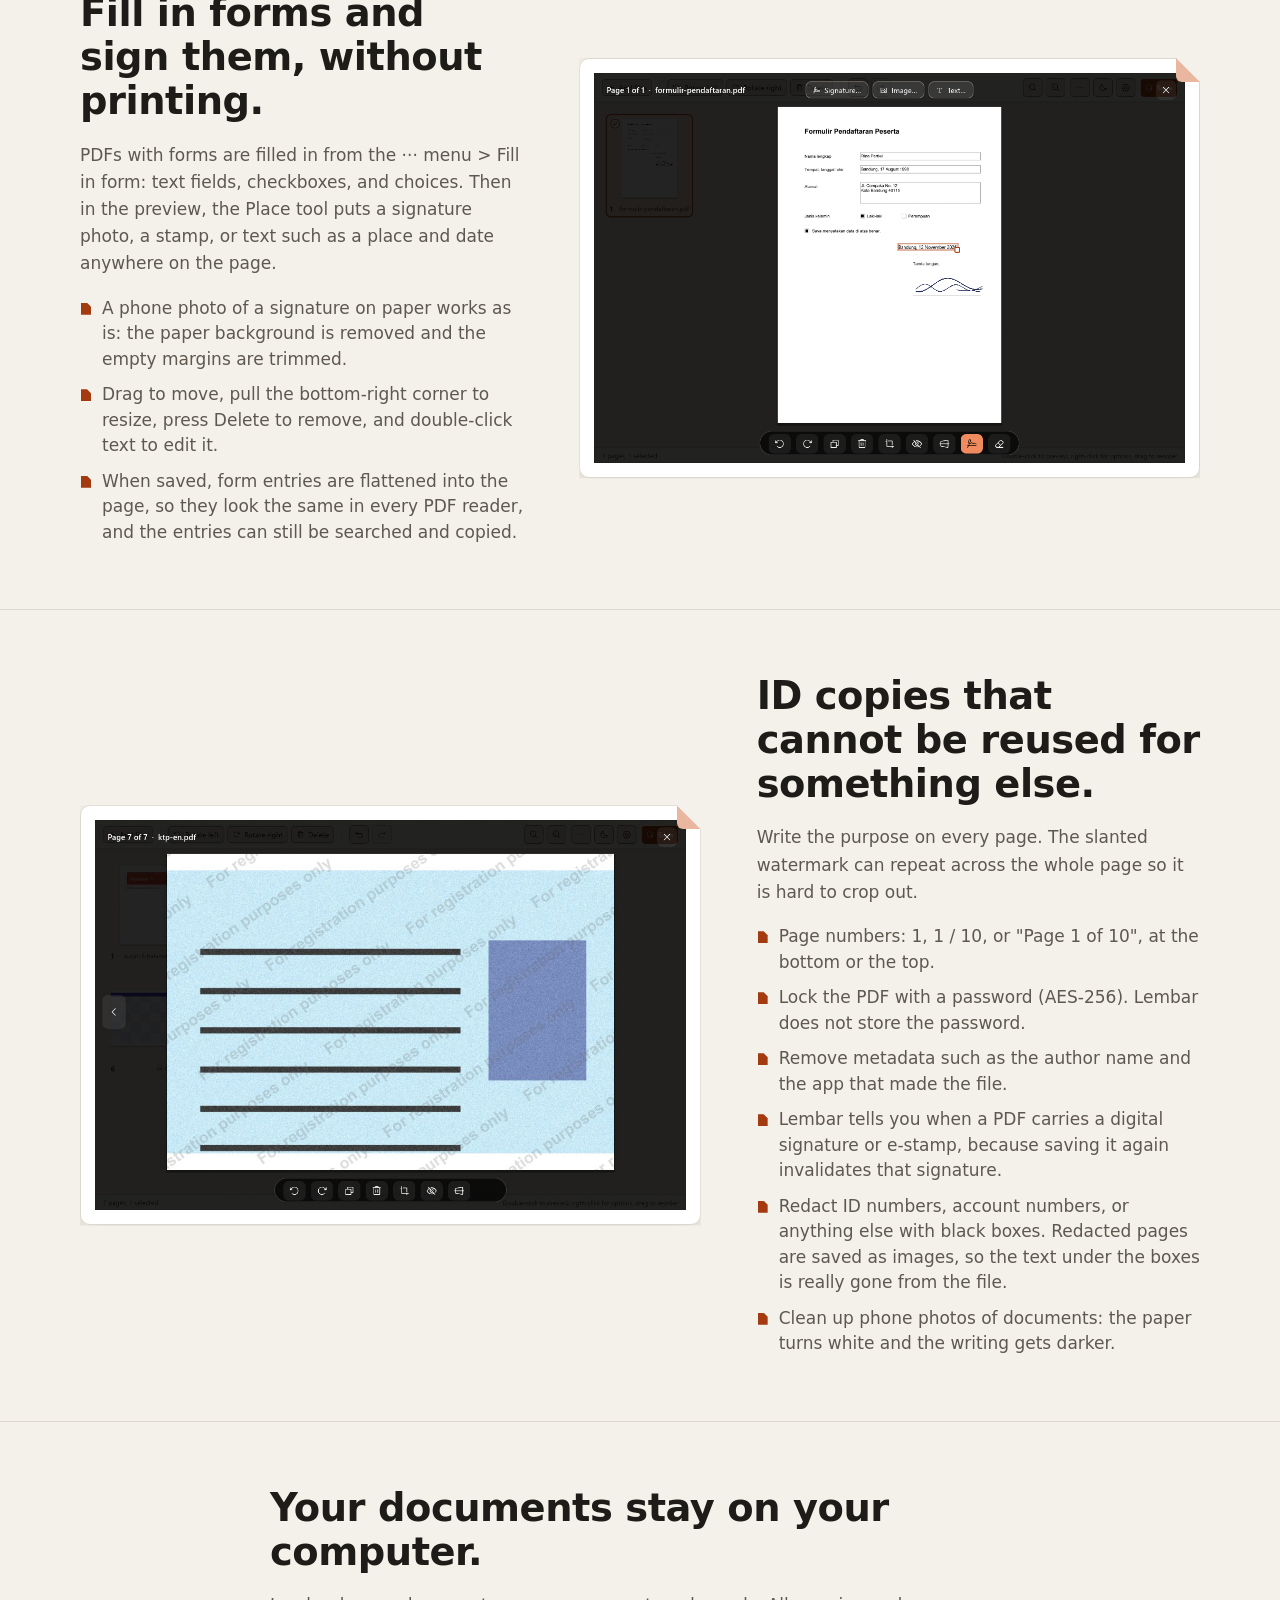
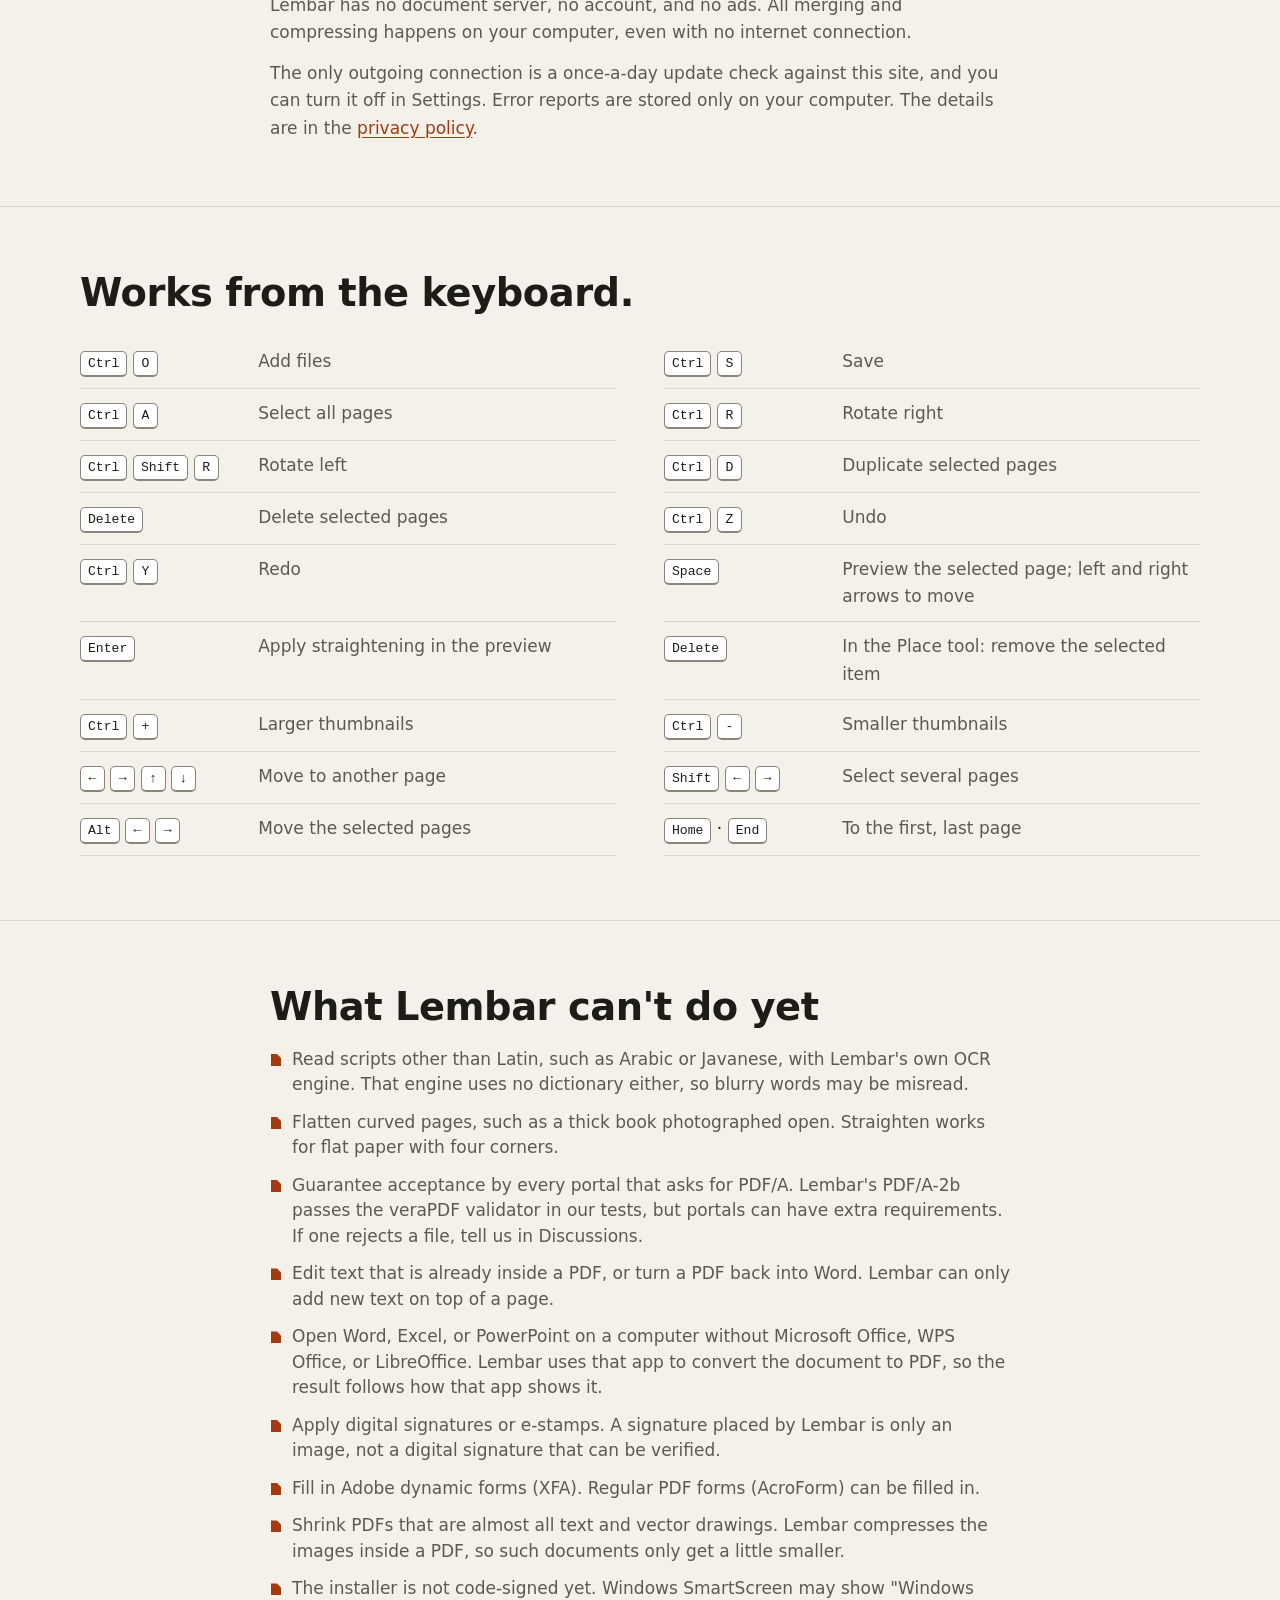
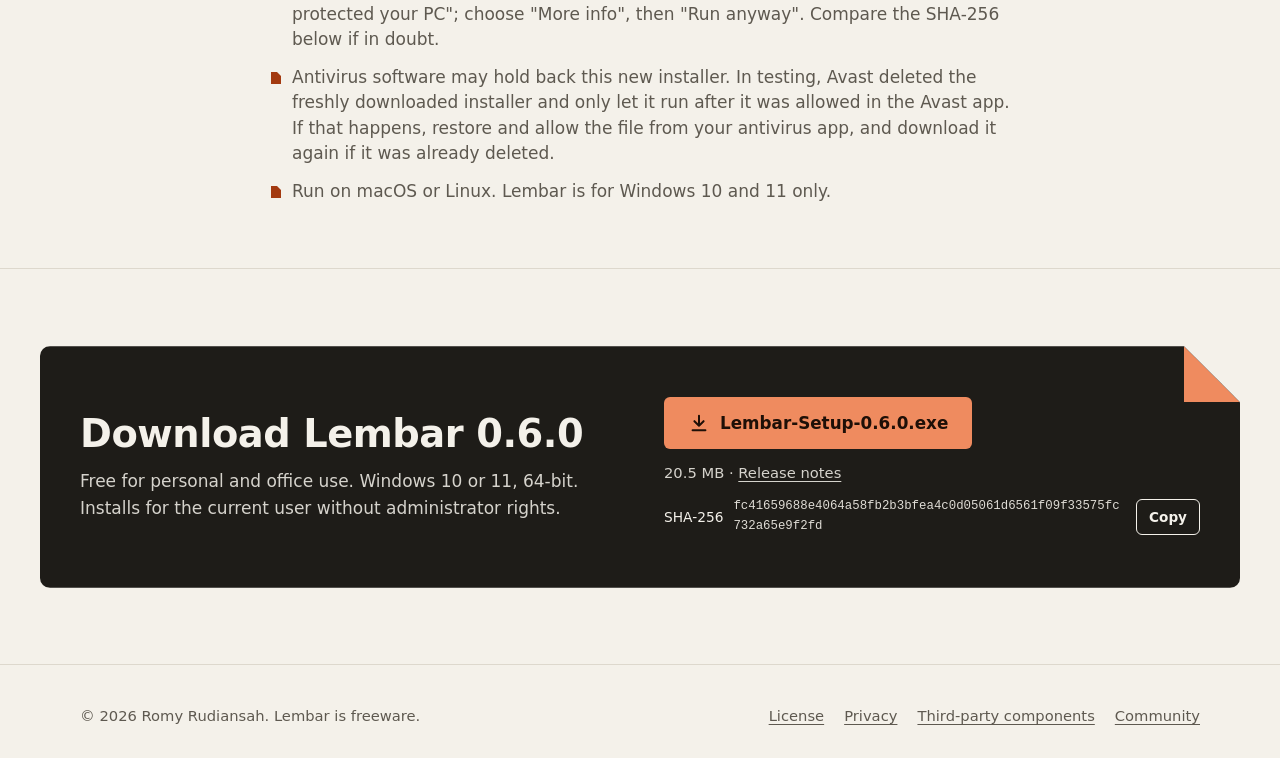
==== commit c2044f7d: "Situs Lembar 0.6.0 (dari b2024be)" ====
--- a/index.html
+++ b/index.html
@@ -67,9 +67,9 @@
           <span data-l="en">Lembar merges, reorders, and rotates PDF pages and photos, then saves them under the size you set, such as 800 KB for a CPNS diploma. Free for Windows, and it works offline.</span>
         </p>
         <div class="hero-cta">
-          <a class="btn btn-primary" href="https://github.com/romyrudiansah/lembar/releases/download/v0.5.0/Lembar-Setup-0.5.0.exe">
+          <a class="btn btn-primary" href="https://github.com/romyrudiansah/lembar/releases/download/v0.6.0/Lembar-Setup-0.6.0.exe">
             <svg viewBox="0 0 24 24" aria-hidden="true"><path d="M12 4v11M7 10l5 5 5-5M5 20h14"/></svg>
-            <span data-l="id">Unduh Lembar 0.5.0</span><span data-l="en">Download Lembar 0.5.0</span>
+            <span data-l="id">Unduh Lembar 0.6.0</span><span data-l="en">Download Lembar 0.6.0</span>
           </a>
           <p class="meta"><span data-l="id">Gratis · Windows 10 atau 11, 64-bit · 20.5 MB</span><span data-l="en">Free · Windows 10 or 11, 64-bit · 20.5 MB</span></p>
           <a class="text-link" href="#belum"><span data-l="id">Lihat yang belum bisa</span><span data-l="en">See what it can't do yet</span></a>
@@ -120,12 +120,13 @@
     <div class="wrap split">
       <div class="split-text">
         <h2><span data-l="id">Halaman dari banyak file, disusun di satu tempat.</span><span data-l="en">Pages from many files, arranged in one place.</span></h2>
-        <p><span data-l="id">Seret PDF, foto dari ponsel, atau satu folder sekaligus ke jendela. Setiap halaman muncul sebagai gambar kecil yang bisa diurutkan.</span><span data-l="en">Drop PDFs, phone photos, or a whole folder onto the window. Every page shows up as a thumbnail you can reorder.</span></p>
+        <p><span data-l="id">Seret PDF, foto dari ponsel, dokumen Word, Excel, atau PowerPoint, atau satu folder sekaligus ke jendela. Setiap halaman muncul sebagai gambar kecil yang bisa diurutkan.</span><span data-l="en">Drop PDFs, phone photos, Word, Excel, or PowerPoint documents, or a whole folder onto the window. Every page shows up as a thumbnail you can reorder.</span></p>
         <ul>
           <li><span data-l="id">Seret untuk memindah satu atau beberapa halaman sekaligus.</span><span data-l="en">Drag to move one page or several at once.</span></li>
           <li><span data-l="id">Putar, hapus, duplikat, atau sisipkan halaman kosong dari menu klik kanan.</span><span data-l="en">Rotate, delete, duplicate, or insert a blank page from the right-click menu.</span></li>
           <li><span data-l="id">Klik dua kali untuk melihat halaman sebesar jendela sebelum disimpan.</span><span data-l="en">Double-click to see a page at window size before saving.</span></li>
           <li><span data-l="id">Foto menjadi halaman A4, tegak atau mendatar mengikuti fotonya. JPEG yang tidak perlu diputar masuk apa adanya, tanpa turun mutu.</span><span data-l="en">Photos become A4 pages, portrait or landscape to match. JPEGs that need no rotation go in as they are, without losing quality.</span></li>
+          <li><span data-l="id">Dokumen Word, Excel, dan PowerPoint diubah ke PDF lewat Microsoft Office, WPS Office, atau LibreOffice yang sudah terpasang, lalu bisa digabung dengan file lain.</span><span data-l="en">Word, Excel, and PowerPoint documents are converted to PDF through an installed Microsoft Office, WPS Office, or LibreOffice, then can be merged with other files.</span></li>
           <li><span data-l="id">Simpan sebagai satu PDF, satu PDF per halaman, satu PDF per file asal, PDF per rentang halaman (misalnya 1-3, 4-10), atau JPG dan PNG per halaman.</span><span data-l="en">Save as one PDF, one PDF per page, one PDF per source file, PDFs by page range (such as 1-3, 4-10), or JPG and PNG per page.</span></li>
           <li><span data-l="id">Simpan sebagai PDF/A-2b untuk arsip atau portal yang memintanya. Halaman yang fontnya tidak tertanam disimpan sebagai gambar, dengan teksnya tetap bisa dicari.</span><span data-l="en">Save as PDF/A-2b for archives or portals that require it. Pages whose fonts are not embedded are saved as images, with their text still searchable.</span></li>
           <li><span data-l="id">Potong halaman di pratinjau untuk membuang tepi meja atau bagian yang tidak perlu.</span><span data-l="en">Crop a page in the preview to cut away the table edge or anything you don't need.</span></li>
@@ -166,7 +167,7 @@
         <ul>
           <li><span data-l="id">Foto tanda tangan di kertas dari ponsel bisa langsung dipakai: latar kertasnya dibuang, tepi kosongnya dipangkas.</span><span data-l="en">A phone photo of a signature on paper works as is: the paper background is removed and the empty margins are trimmed.</span></li>
           <li><span data-l="id">Seret untuk menggeser, tarik pojok kanan bawah untuk mengubah ukuran, Delete untuk menghapus, dan klik dua kali pada teks untuk mengubahnya.</span><span data-l="en">Drag to move, pull the bottom-right corner to resize, press Delete to remove, and double-click text to edit it.</span></li>
-          <li><span data-l="id">Saat disimpan, isian formulir diratakan jadi bagian halaman, jadi tampil sama di semua aplikasi pembaca PDF.</span><span data-l="en">When saved, form entries are flattened into the page, so they look the same in every PDF reader.</span></li>
+          <li><span data-l="id">Saat disimpan, isian formulir diratakan jadi bagian halaman, jadi tampil sama di semua aplikasi pembaca PDF, dan isiannya tetap bisa dicari dan disalin.</span><span data-l="en">When saved, form entries are flattened into the page, so they look the same in every PDF reader, and the entries can still be searched and copied.</span></li>
         </ul>
       </div>
       <figure class="shot">
@@ -238,9 +239,10 @@
         <li><span data-l="id">Membaca huruf selain Latin, misalnya Arab atau aksara Jawa, dengan mesin OCR bawaan Lembar. Mesin itu juga tidak memakai kamus, jadi kata yang hurufnya buram bisa terbaca keliru.</span><span data-l="en">Read scripts other than Latin, such as Arabic or Javanese, with Lembar's own OCR engine. That engine uses no dictionary either, so blurry words may be misread.</span></li>
         <li><span data-l="id">Meluruskan halaman yang melengkung, misalnya buku tebal yang difoto terbuka. Luruskan bekerja untuk kertas datar dengan empat sudut.</span><span data-l="en">Flatten curved pages, such as a thick book photographed open. Straighten works for flat paper with four corners.</span></li>
         <li><span data-l="id">Menjamin diterima semua portal yang meminta PDF/A. PDF/A-2b dari Lembar lolos validator veraPDF dalam uji kami, tetapi portal bisa punya syarat tambahan. Bila ada yang menolak, ceritakan di Diskusi.</span><span data-l="en">Guarantee acceptance by every portal that asks for PDF/A. Lembar's PDF/A-2b passes the veraPDF validator in our tests, but portals can have extra requirements. If one rejects a file, tell us in Discussions.</span></li>
-        <li><span data-l="id">Mengedit tulisan yang sudah ada di dalam PDF, atau mengubah Word dan Excel menjadi PDF. Lembar hanya bisa menambahkan teks baru di atas halaman.</span><span data-l="en">Edit text that is already inside a PDF, or turn Word and Excel files into PDF. Lembar can only add new text on top of a page.</span></li>
+        <li><span data-l="id">Mengedit tulisan yang sudah ada di dalam PDF, atau mengubah PDF kembali menjadi Word. Lembar hanya bisa menambahkan teks baru di atas halaman.</span><span data-l="en">Edit text that is already inside a PDF, or turn a PDF back into Word. Lembar can only add new text on top of a page.</span></li>
+        <li><span data-l="id">Membuka Word, Excel, atau PowerPoint di komputer tanpa Microsoft Office, WPS Office, atau LibreOffice. Lembar memakai aplikasi itu untuk mengubah dokumen ke PDF, jadi hasilnya mengikuti tampilan di aplikasi tersebut.</span><span data-l="en">Open Word, Excel, or PowerPoint on a computer without Microsoft Office, WPS Office, or LibreOffice. Lembar uses that app to convert the document to PDF, so the result follows how that app shows it.</span></li>
         <li><span data-l="id">Membubuhkan tanda tangan digital atau e-meterai. Tanda tangan yang ditempel Lembar hanyalah gambar, bukan tanda tangan digital yang bisa diverifikasi.</span><span data-l="en">Apply digital signatures or e-stamps. A signature placed by Lembar is only an image, not a digital signature that can be verified.</span></li>
-        <li><span data-l="id">Mencari atau menyalin isian formulir di file hasil. Isian digambar sebagai garis huruf supaya tampil sama di semua pembaca PDF. Formulir dinamis Adobe (XFA) juga belum bisa diisi.</span><span data-l="en">Search or copy form entries in the saved file. Entries are drawn as letter outlines so they look the same in every PDF reader. Adobe dynamic forms (XFA) cannot be filled in yet either.</span></li>
+        <li><span data-l="id">Mengisi formulir dinamis Adobe (XFA). Formulir PDF biasa (AcroForm) bisa diisi.</span><span data-l="en">Fill in Adobe dynamic forms (XFA). Regular PDF forms (AcroForm) can be filled in.</span></li>
         <li><span data-l="id">Mengecilkan PDF yang isinya hampir semua teks dan gambar vektor. Lembar mengompres gambar di dalam PDF, jadi dokumen seperti itu hanya mengecil sedikit.</span><span data-l="en">Shrink PDFs that are almost all text and vector drawings. Lembar compresses the images inside a PDF, so such documents only get a little smaller.</span></li>
         <li><span data-l="id">Installer belum bertanda tangan kode. Windows SmartScreen bisa menampilkan "Windows protected your PC"; pilih "More info", lalu "Run anyway". Bandingkan SHA-256 di bawah bila ragu.</span><span data-l="en">The installer is not code-signed yet. Windows SmartScreen may show "Windows protected your PC"; choose "More info", then "Run anyway". Compare the SHA-256 below if in doubt.</span></li>
         <li><span data-l="id">Antivirus bisa menahan installer yang masih baru ini. Saat diuji, Avast menghapus installer yang baru diunduh dan baru membiarkannya setelah diizinkan dari aplikasi Avast. Bila itu terjadi, pulihkan dan izinkan file itu dari aplikasi antivirus Anda, lalu unduh ulang bila filenya sudah terhapus.</span><span data-l="en">Antivirus software may hold back this new installer. In testing, Avast deleted the freshly downloaded installer and only let it run after it was allowed in the Avast app. If that happens, restore and allow the file from your antivirus app, and download it again if it was already deleted.</span></li>
@@ -252,18 +254,18 @@
   <section class="get" id="unduh">
     <div class="wrap get-sheet">
       <div>
-        <h2><span data-l="id">Unduh Lembar 0.5.0</span><span data-l="en">Download Lembar 0.5.0</span></h2>
+        <h2><span data-l="id">Unduh Lembar 0.6.0</span><span data-l="en">Download Lembar 0.6.0</span></h2>
         <p><span data-l="id">Gratis untuk pemakaian pribadi maupun kantor. Windows 10 atau 11, 64-bit. Dipasang untuk pengguna ini tanpa hak administrator.</span><span data-l="en">Free for personal and office use. Windows 10 or 11, 64-bit. Installs for the current user without administrator rights.</span></p>
       </div>
       <div class="get-cta">
-        <a class="btn btn-ink" href="https://github.com/romyrudiansah/lembar/releases/download/v0.5.0/Lembar-Setup-0.5.0.exe">
+        <a class="btn btn-ink" href="https://github.com/romyrudiansah/lembar/releases/download/v0.6.0/Lembar-Setup-0.6.0.exe">
           <svg viewBox="0 0 24 24" aria-hidden="true"><path d="M12 4v11M7 10l5 5 5-5M5 20h14"/></svg>
-          <span>Lembar-Setup-0.5.0.exe</span>
+          <span>Lembar-Setup-0.6.0.exe</span>
         </a>
         <p class="meta-ink">20.5 MB · <a href="https://github.com/romyrudiansah/lembar/releases"><span data-l="id">Catatan rilis</span><span data-l="en">Release notes</span></a></p>
         <div class="sha">
           <span>SHA-256</span>
-          <code id="sha">6e14225d219b21affb609a74272de8d7b9495c1b2b3be80919c646b39291e25c</code>
+          <code id="sha">fc41659688e4064a58fb2b3bfea4c0d05061d6561f09f33575fc732a65e9f2fd</code>
           <button type="button" class="copy" data-copy="sha"><span data-l="id">Salin</span><span data-l="en">Copy</span></button>
         </div>
       </div>
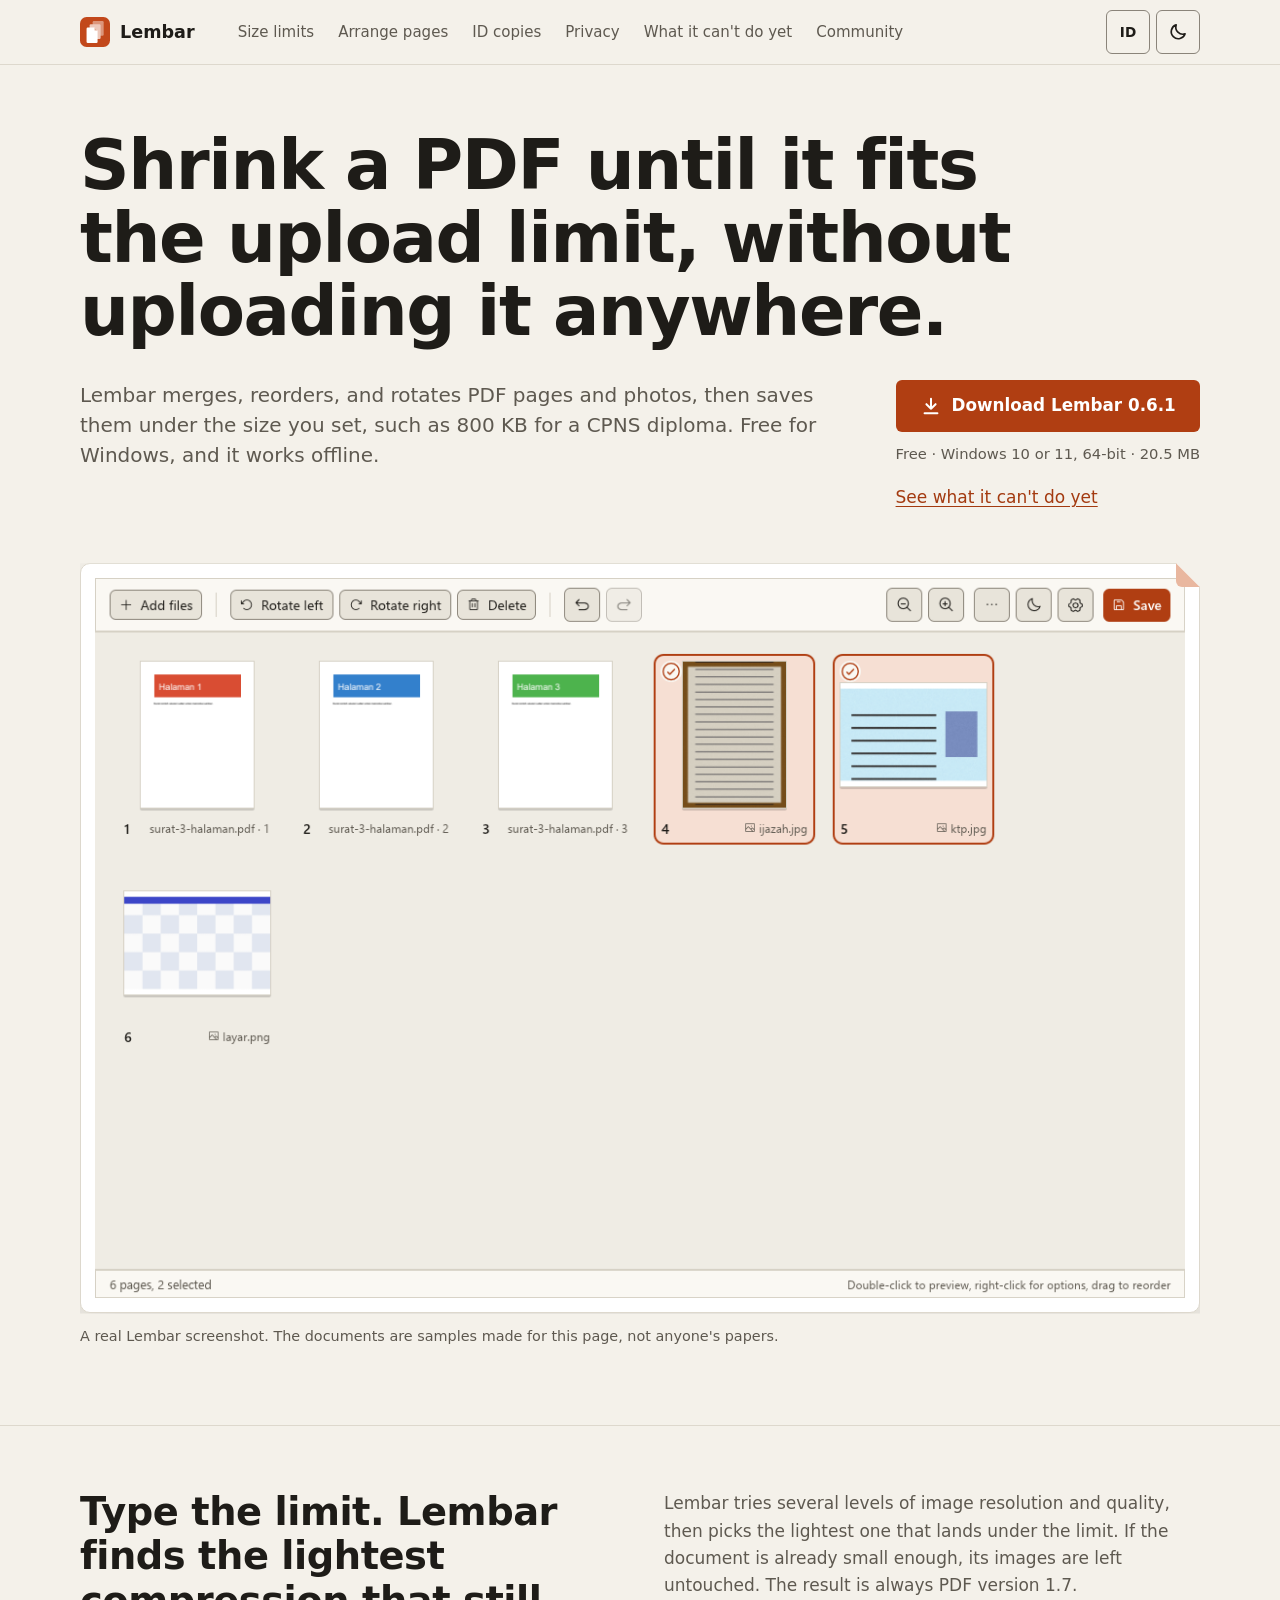
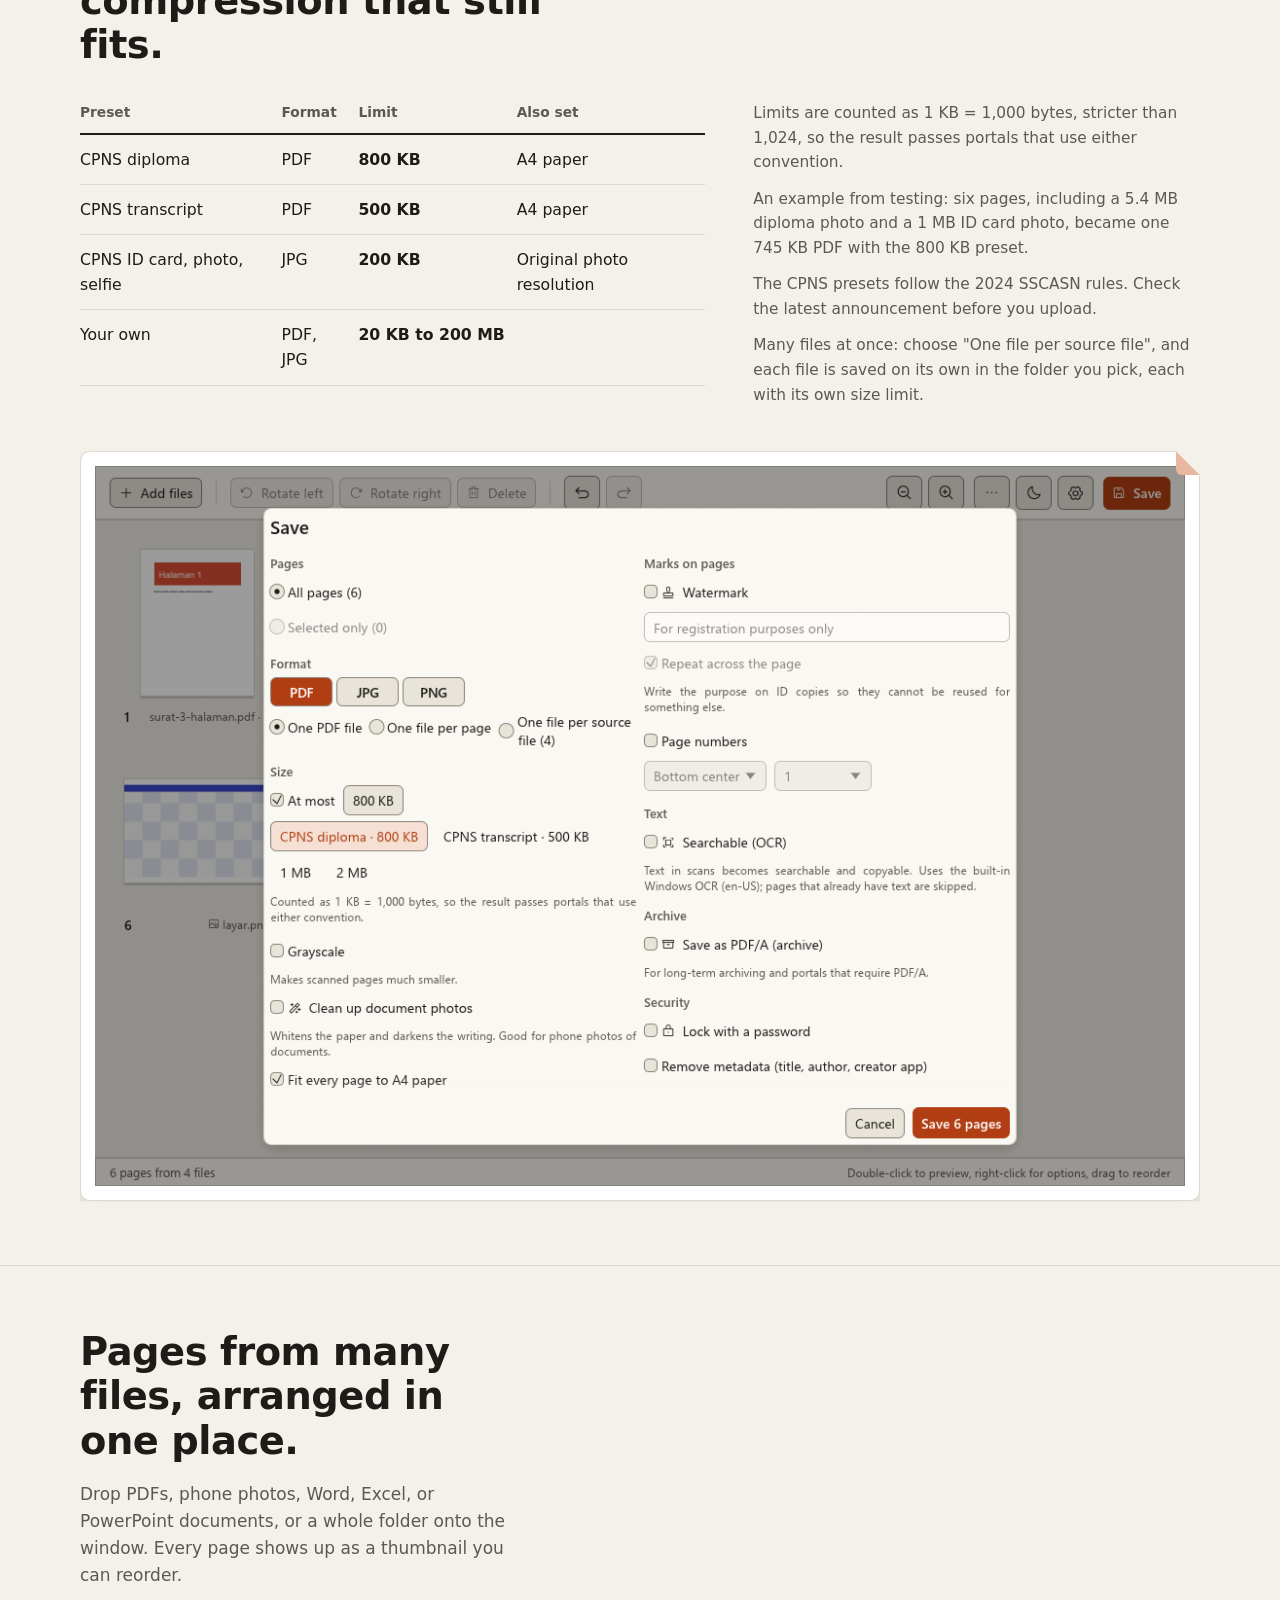
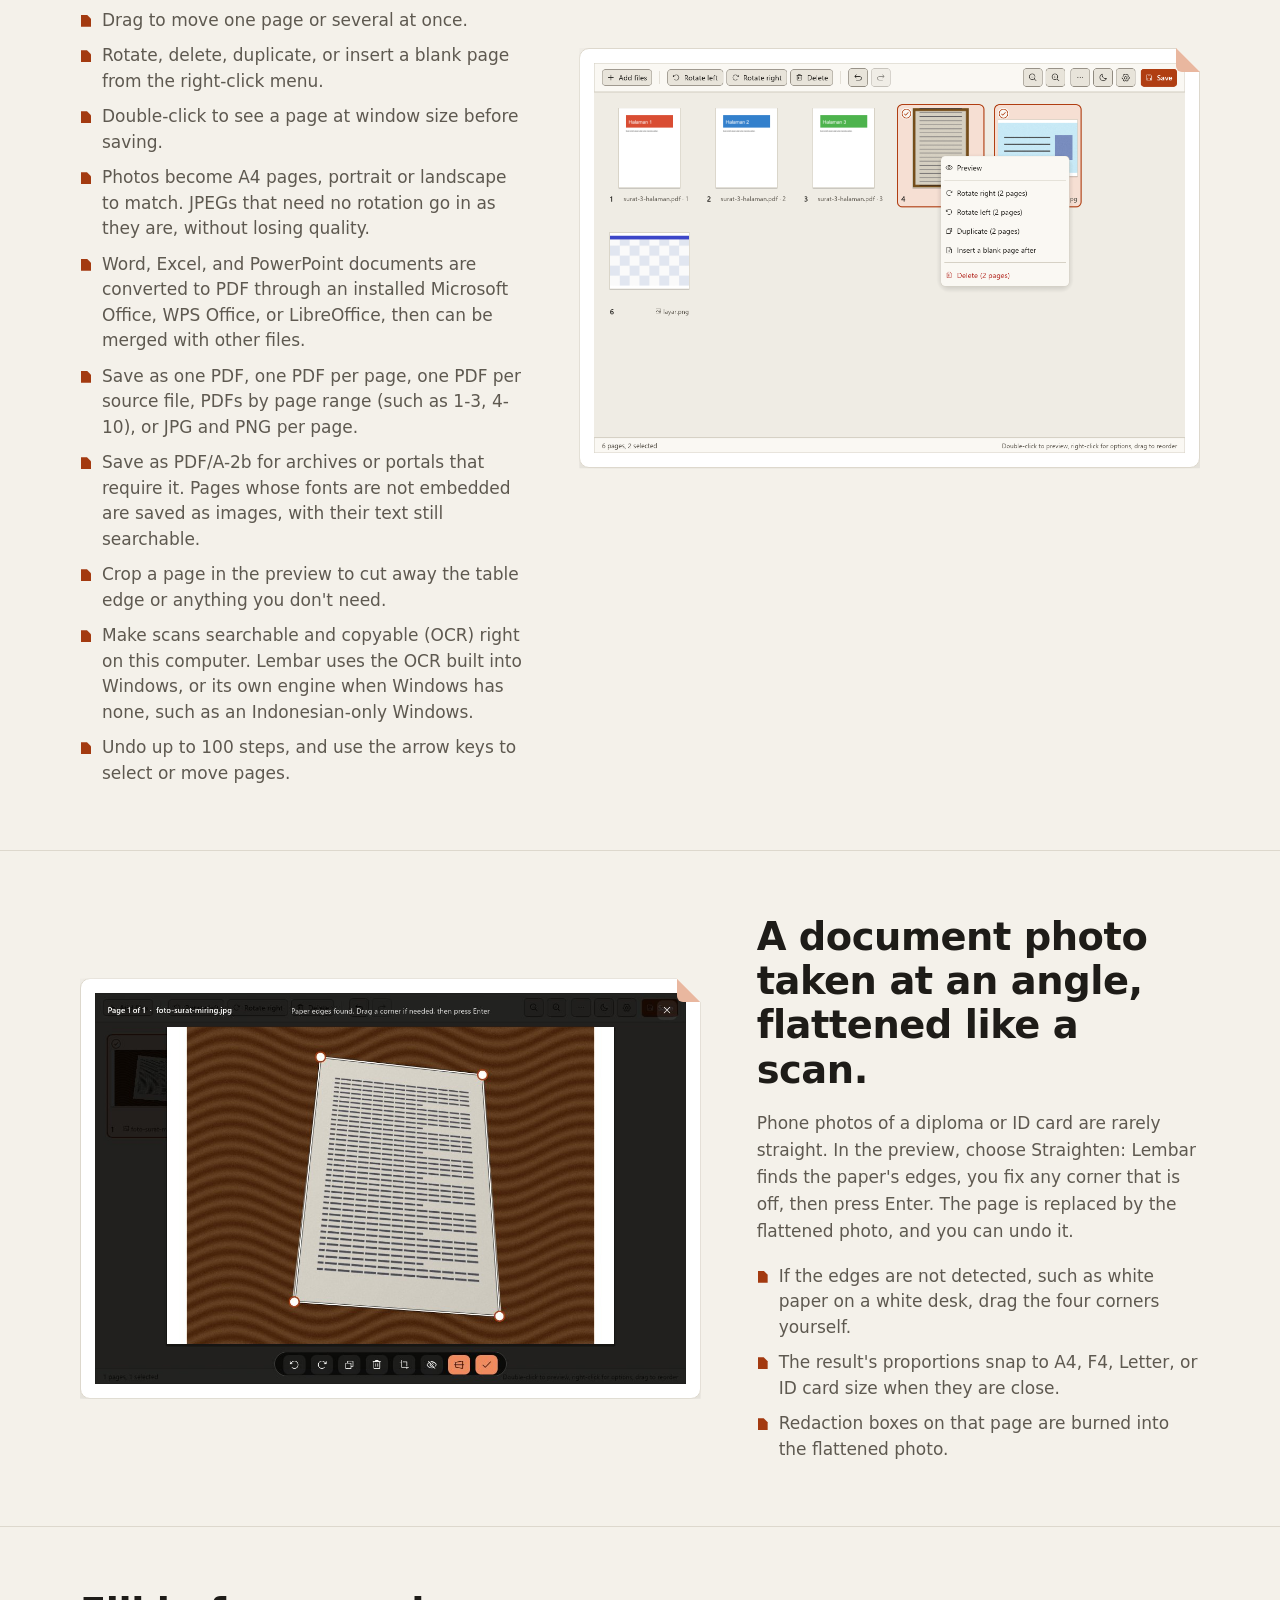
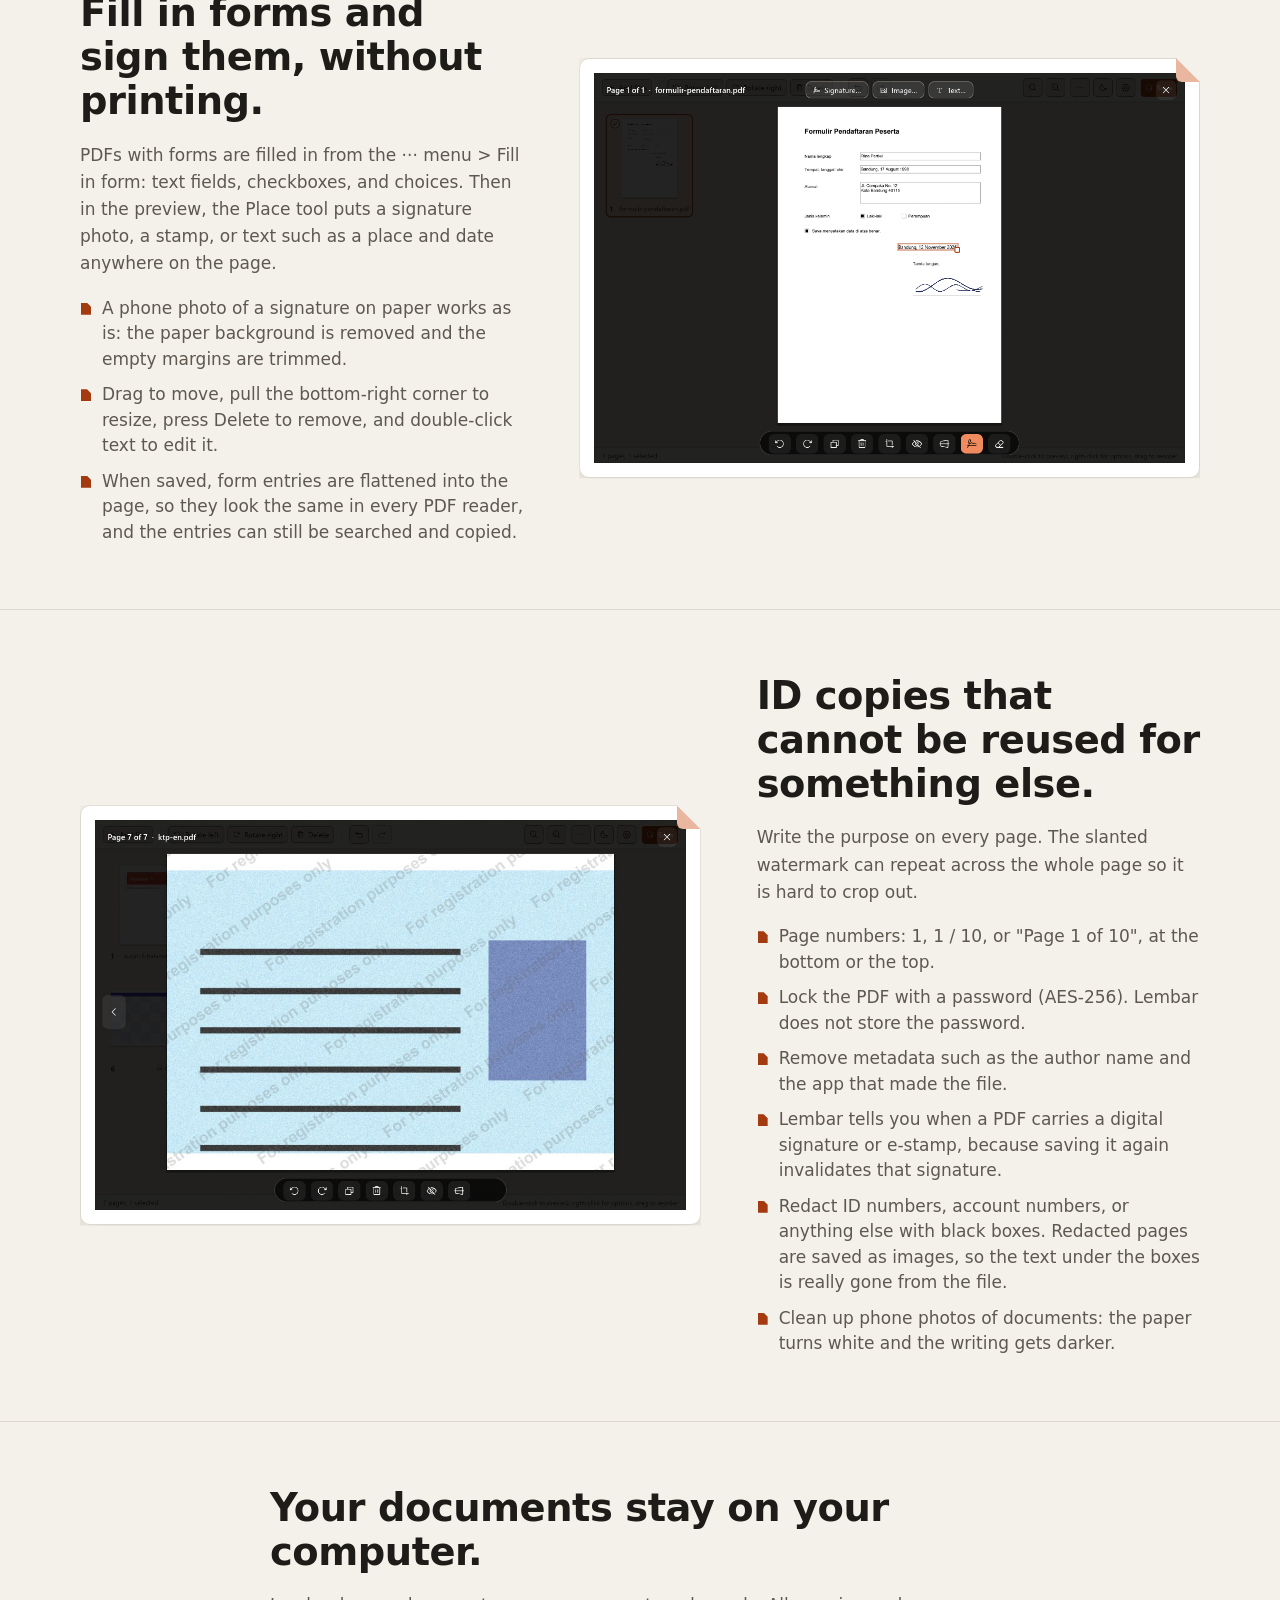
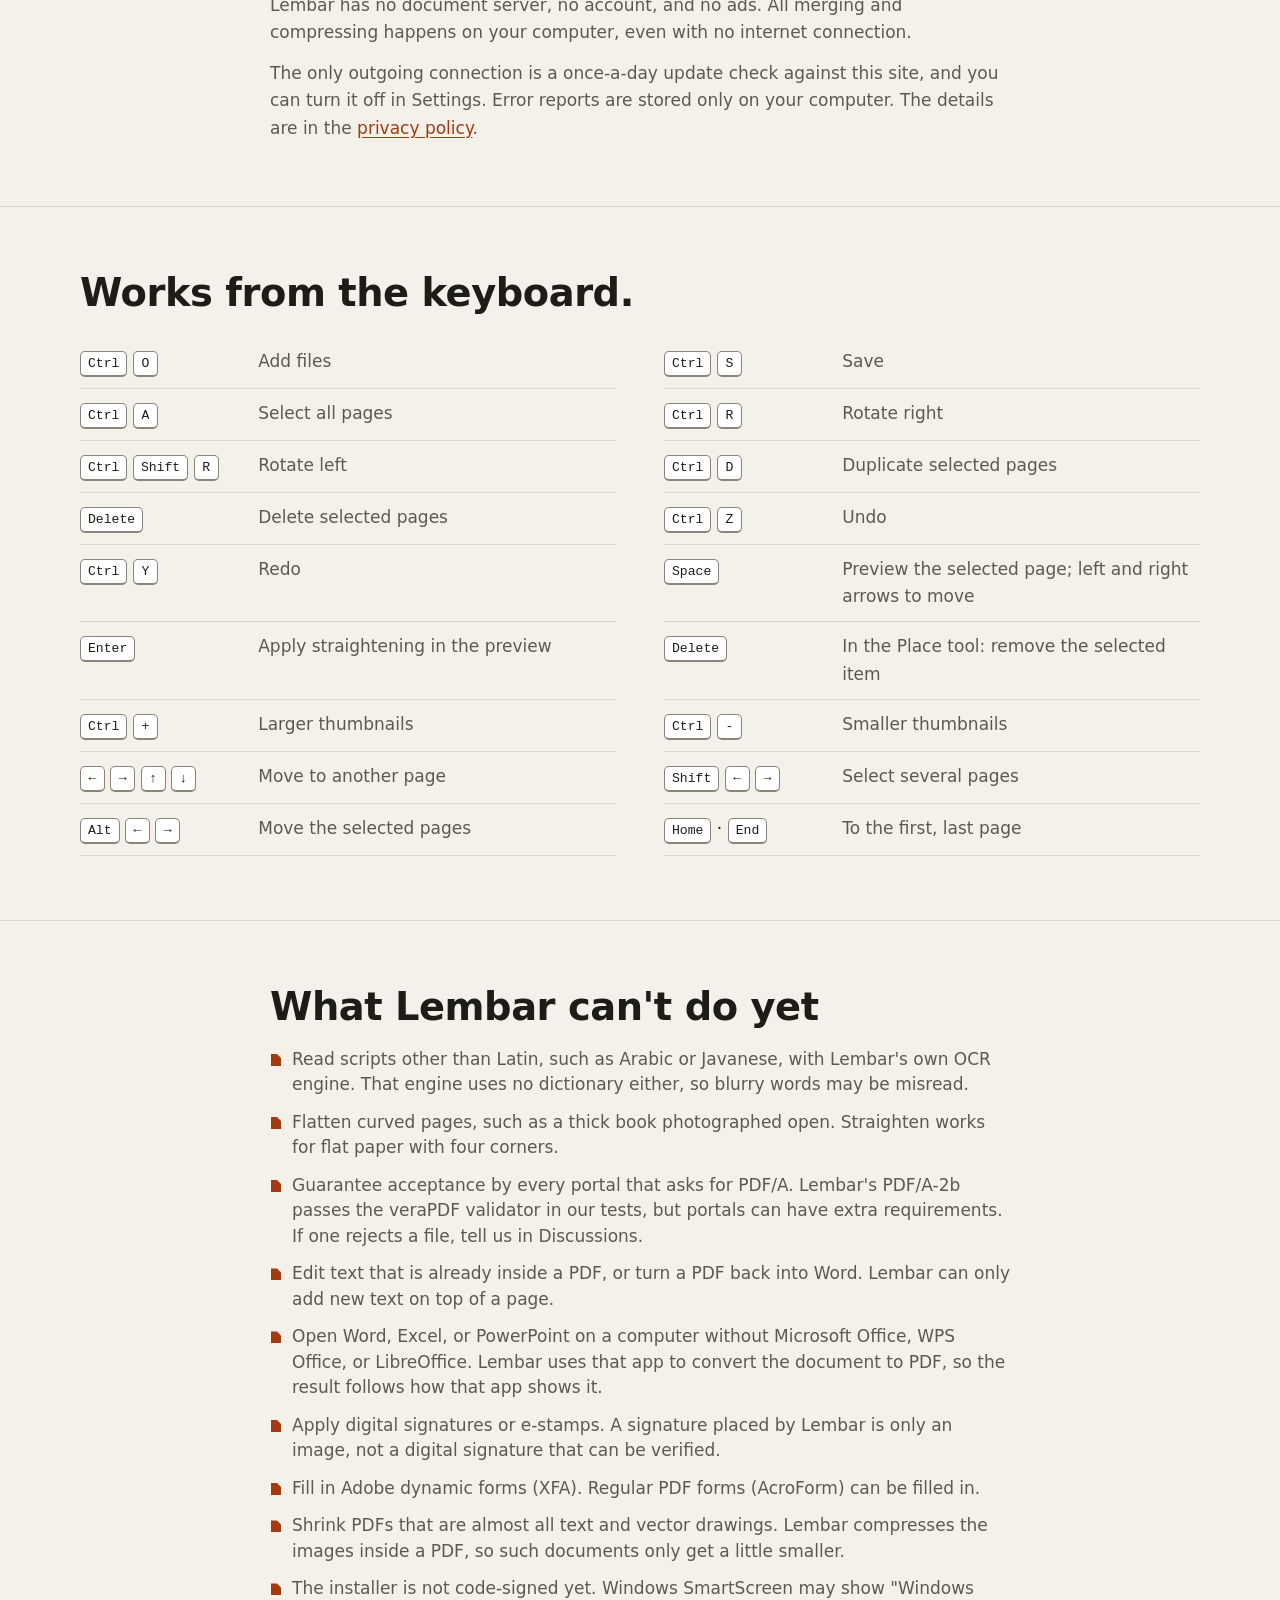
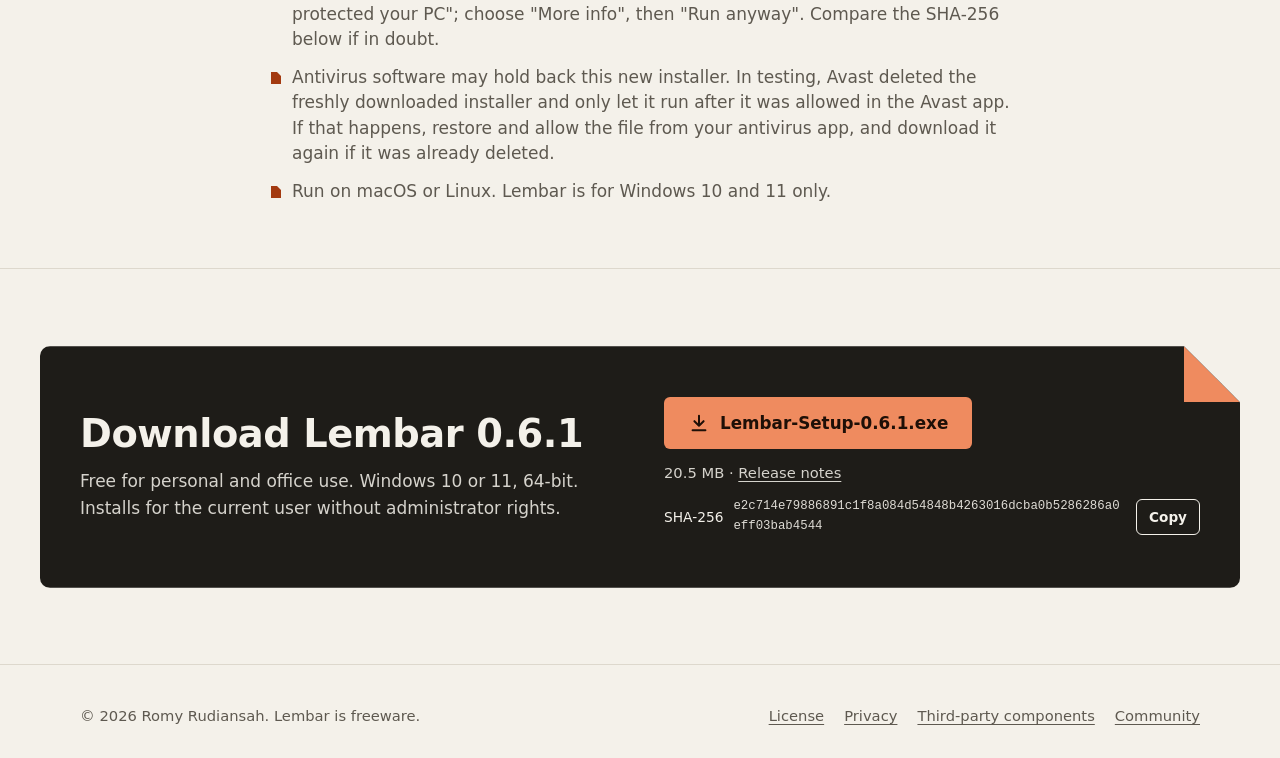
==== commit 4148ca0b: "Situs Lembar 0.6.1 (dari e354a06)" ====
--- a/index.html
+++ b/index.html
@@ -67,9 +67,9 @@
           <span data-l="en">Lembar merges, reorders, and rotates PDF pages and photos, then saves them under the size you set, such as 800 KB for a CPNS diploma. Free for Windows, and it works offline.</span>
         </p>
         <div class="hero-cta">
-          <a class="btn btn-primary" href="https://github.com/romyrudiansah/lembar/releases/download/v0.6.0/Lembar-Setup-0.6.0.exe">
+          <a class="btn btn-primary" href="https://github.com/romyrudiansah/lembar/releases/download/v0.6.1/Lembar-Setup-0.6.1.exe">
             <svg viewBox="0 0 24 24" aria-hidden="true"><path d="M12 4v11M7 10l5 5 5-5M5 20h14"/></svg>
-            <span data-l="id">Unduh Lembar 0.6.0</span><span data-l="en">Download Lembar 0.6.0</span>
+            <span data-l="id">Unduh Lembar 0.6.1</span><span data-l="en">Download Lembar 0.6.1</span>
           </a>
           <p class="meta"><span data-l="id">Gratis · Windows 10 atau 11, 64-bit · 20.5 MB</span><span data-l="en">Free · Windows 10 or 11, 64-bit · 20.5 MB</span></p>
           <a class="text-link" href="#belum"><span data-l="id">Lihat yang belum bisa</span><span data-l="en">See what it can't do yet</span></a>
@@ -254,18 +254,18 @@
   <section class="get" id="unduh">
     <div class="wrap get-sheet">
       <div>
-        <h2><span data-l="id">Unduh Lembar 0.6.0</span><span data-l="en">Download Lembar 0.6.0</span></h2>
+        <h2><span data-l="id">Unduh Lembar 0.6.1</span><span data-l="en">Download Lembar 0.6.1</span></h2>
         <p><span data-l="id">Gratis untuk pemakaian pribadi maupun kantor. Windows 10 atau 11, 64-bit. Dipasang untuk pengguna ini tanpa hak administrator.</span><span data-l="en">Free for personal and office use. Windows 10 or 11, 64-bit. Installs for the current user without administrator rights.</span></p>
       </div>
       <div class="get-cta">
-        <a class="btn btn-ink" href="https://github.com/romyrudiansah/lembar/releases/download/v0.6.0/Lembar-Setup-0.6.0.exe">
+        <a class="btn btn-ink" href="https://github.com/romyrudiansah/lembar/releases/download/v0.6.1/Lembar-Setup-0.6.1.exe">
           <svg viewBox="0 0 24 24" aria-hidden="true"><path d="M12 4v11M7 10l5 5 5-5M5 20h14"/></svg>
-          <span>Lembar-Setup-0.6.0.exe</span>
+          <span>Lembar-Setup-0.6.1.exe</span>
         </a>
         <p class="meta-ink">20.5 MB · <a href="https://github.com/romyrudiansah/lembar/releases"><span data-l="id">Catatan rilis</span><span data-l="en">Release notes</span></a></p>
         <div class="sha">
           <span>SHA-256</span>
-          <code id="sha">fc41659688e4064a58fb2b3bfea4c0d05061d6561f09f33575fc732a65e9f2fd</code>
+          <code id="sha">e2c714e79886891c1f8a084d54848b4263016dcba0b5286286a0eff03bab4544</code>
           <button type="button" class="copy" data-copy="sha"><span data-l="id">Salin</span><span data-l="en">Copy</span></button>
         </div>
       </div>
